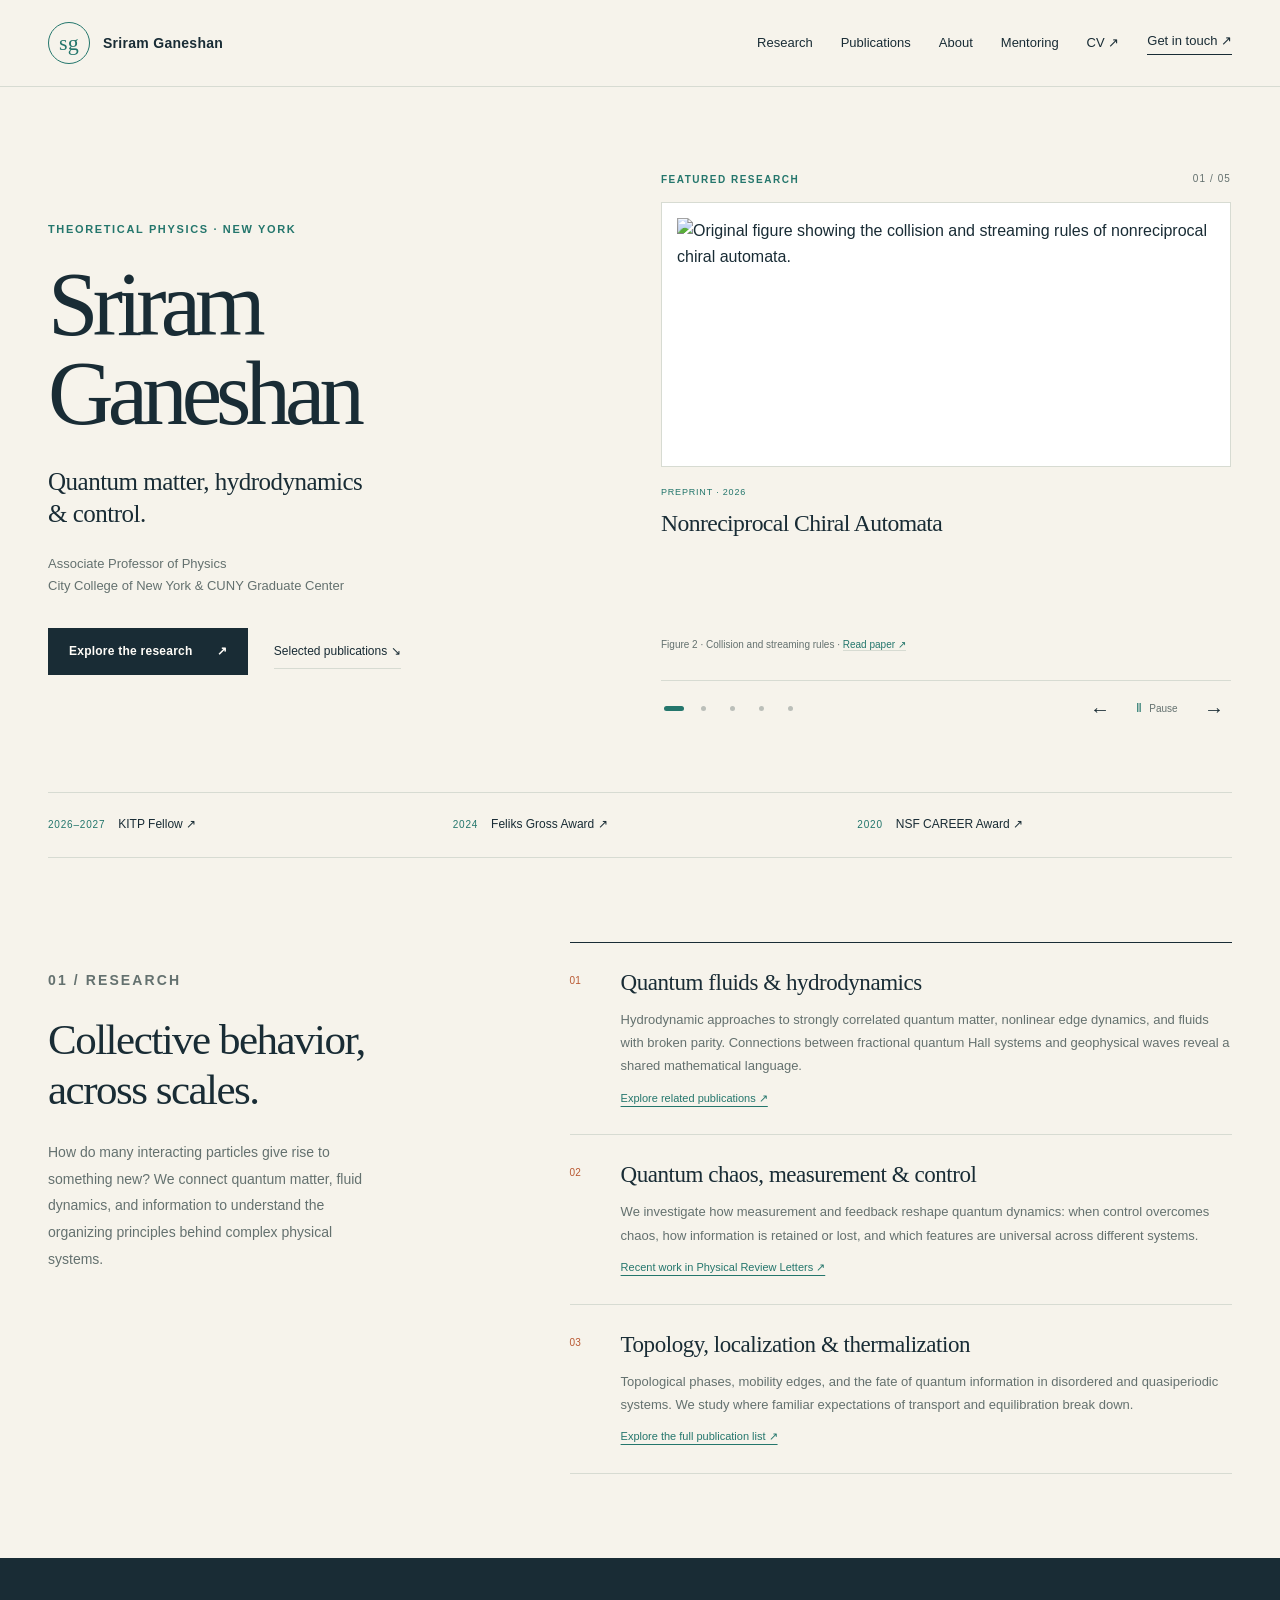
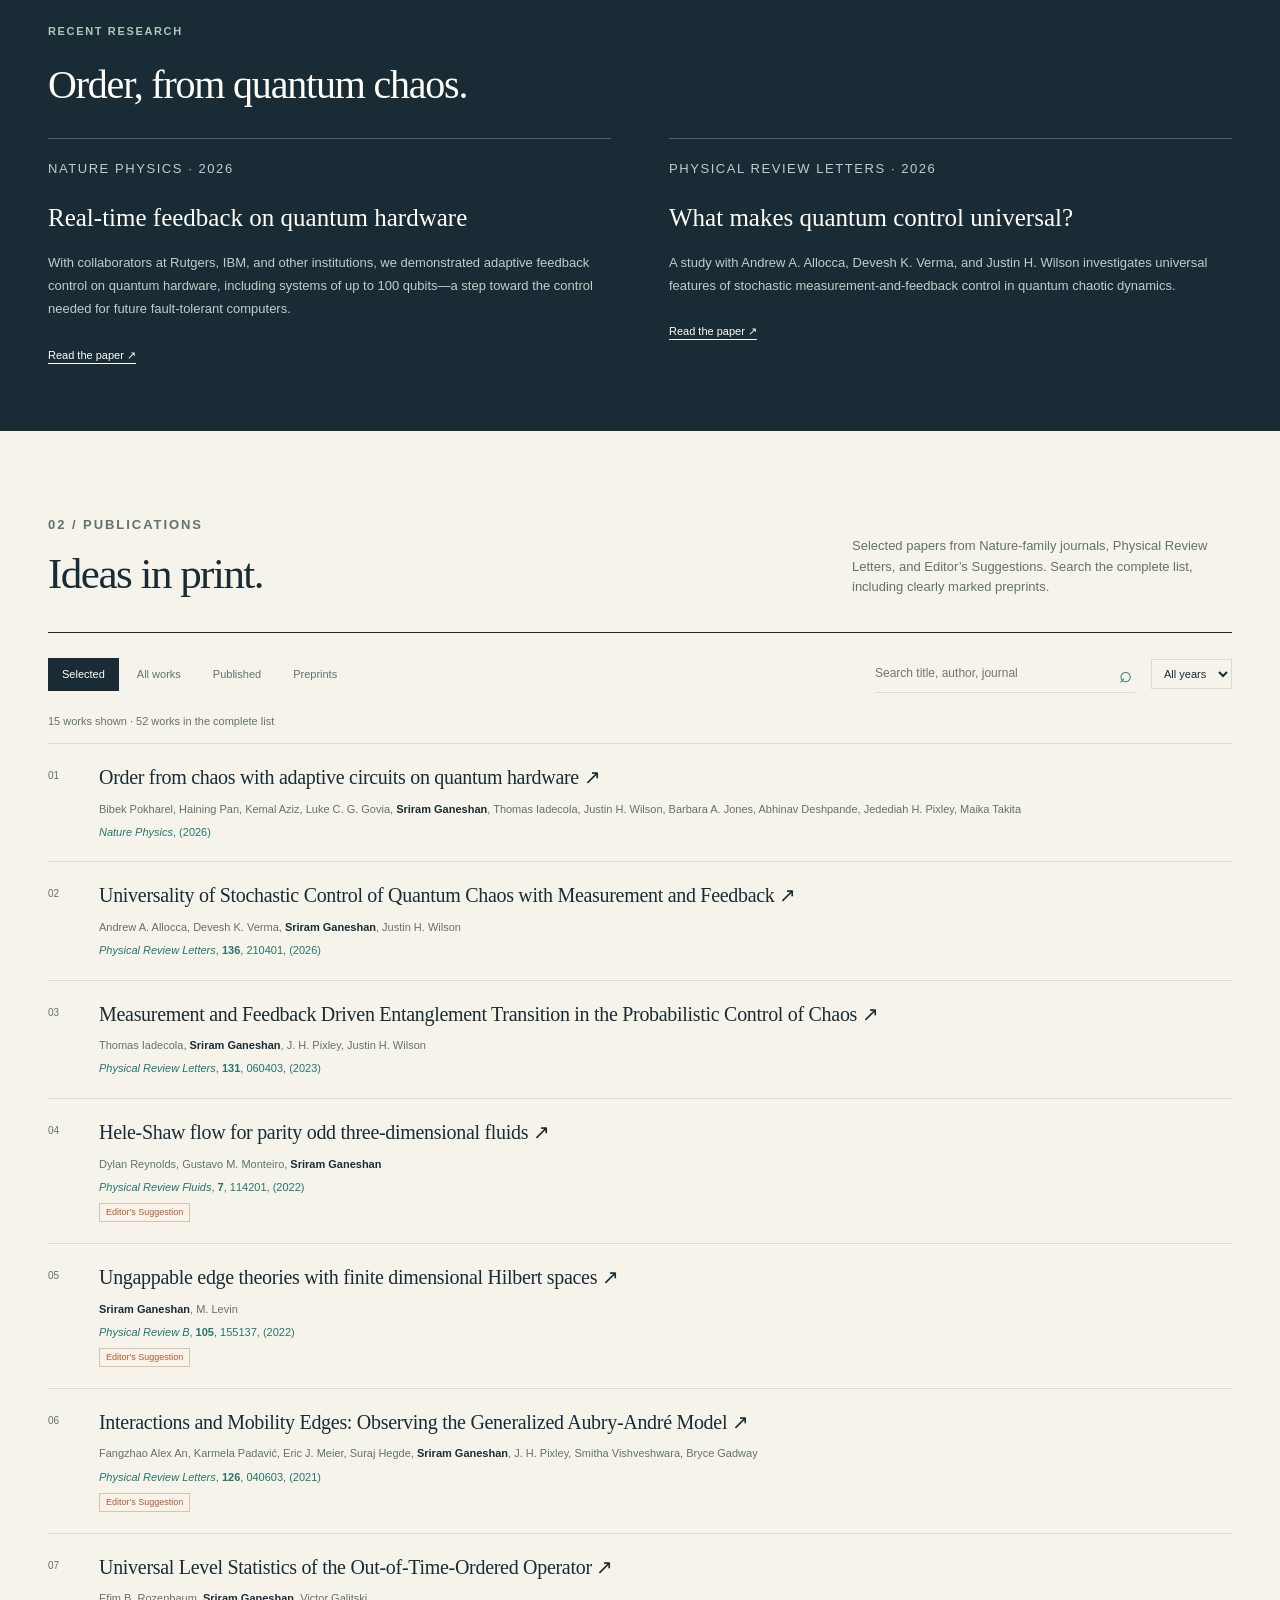
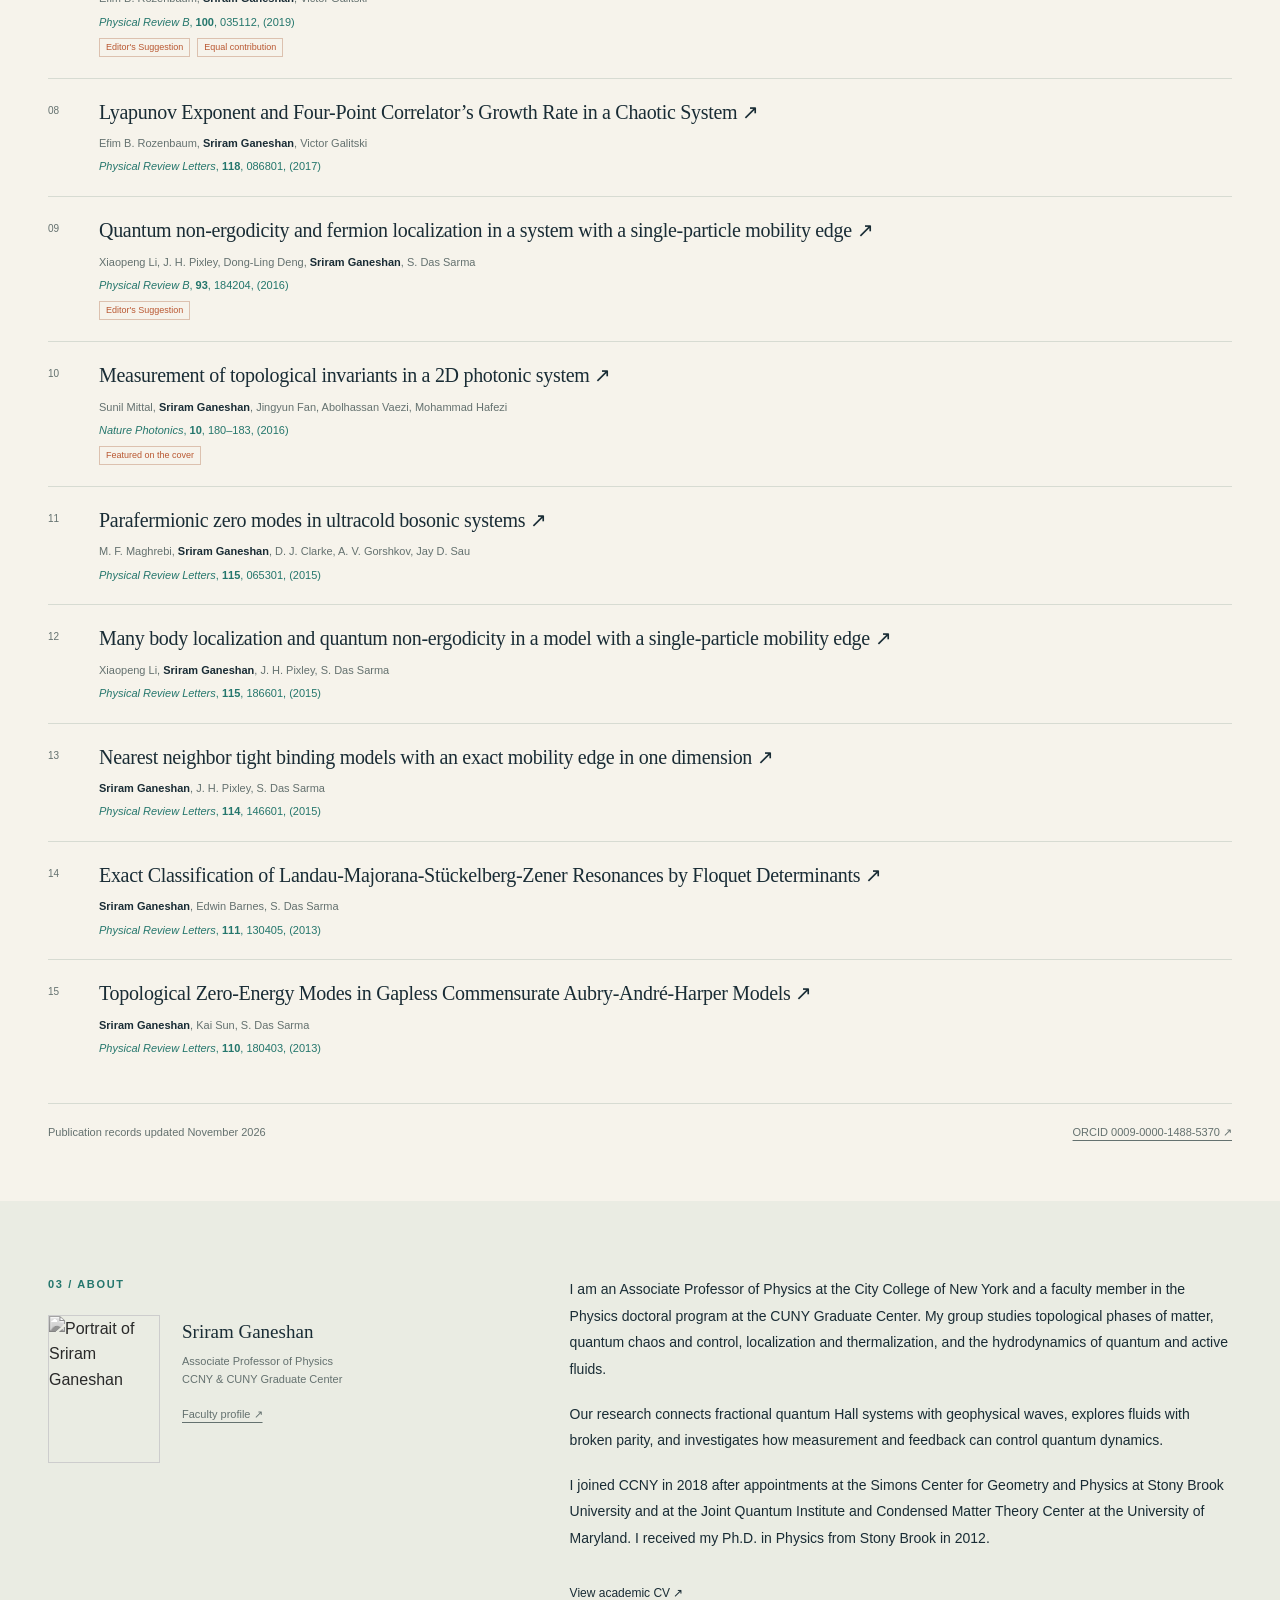
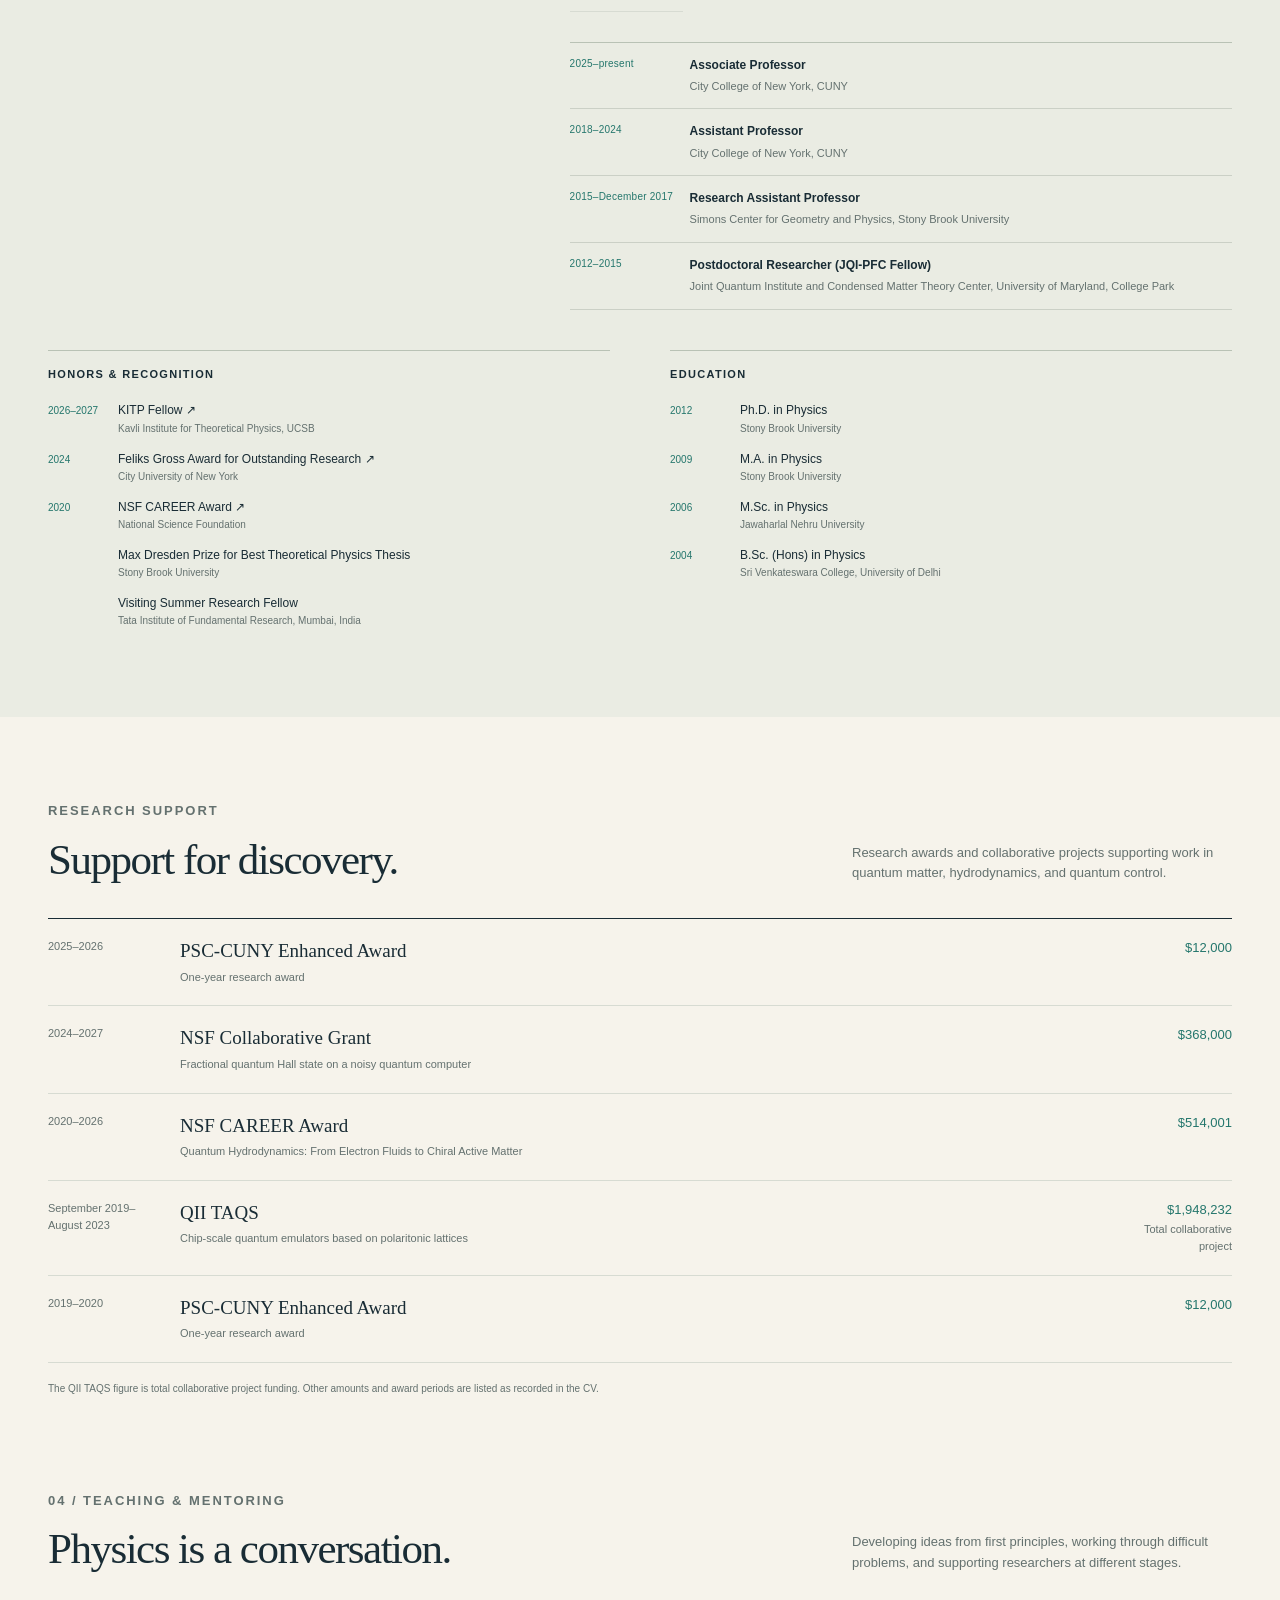
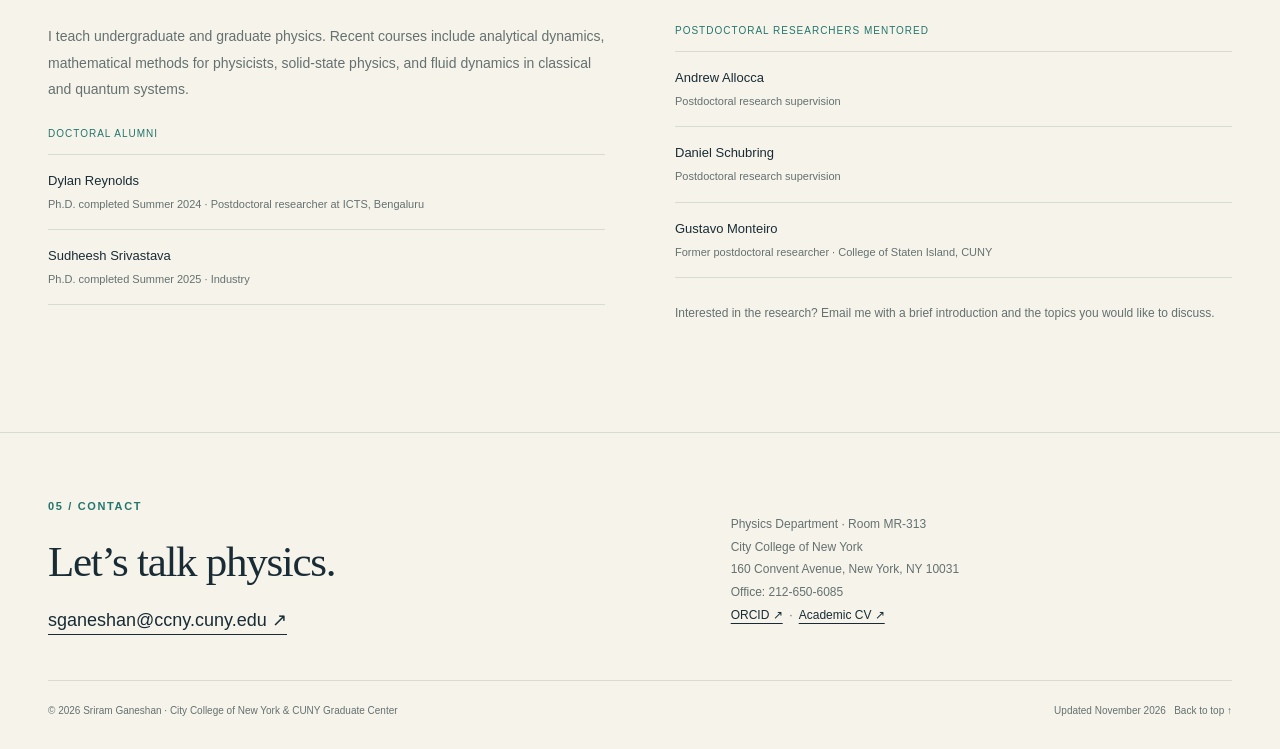
==== index.html @ 8ecd6a7c "Publish academic website with research slideshow and CV" ====
<!doctype html>
<html lang="en"><head><meta charset="utf-8"><meta name="viewport" content="width=device-width, initial-scale=1"><title>Sriram Ganeshan — Quantum Matter, Hydrodynamics &amp; Control</title>
<meta name="description" content="Sriram Ganeshan, Associate Professor of Physics at CCNY and the CUNY Graduate Center. Research in quantum matter, hydrodynamics, topology, quantum chaos and control.">
<meta name="theme-color" content="#192c35"><link rel="icon" href="favicon.svg" type="image/svg+xml"><link rel="stylesheet" href="styles.css"><script defer src="app.js"></script>
<script type="application/ld+json">{"@context": "https://schema.org", "@type": "Person", "name": "Sriram Ganeshan", "jobTitle": "Associate Professor of Physics", "email": "sganeshan@ccny.cuny.edu", "affiliation": [{"@type": "CollegeOrUniversity", "name": "City College of New York"}, {"@type": "CollegeOrUniversity", "name": "CUNY Graduate Center"}], "sameAs": ["https://orcid.org/0009-0000-1488-5370", "https://www.ccny.cuny.edu/profiles/sriram-ganeshan"]}</script><meta property="og:type" content="website"><meta property="og:title" content="Sriram Ganeshan — Quantum Matter, Hydrodynamics &amp; Control"><meta property="og:description" content="Research, publications, teaching, and academic profile at CCNY and the CUNY Graduate Center."><link rel="canonical" href="https://gsriram3284.github.io/"><meta property="og:url" content="https://gsriram3284.github.io/"></head><body>
<a class="skip-link" href="#main">Skip to content</a>
<header class="site-header"><div class="wrap header-row"><a class="brand" href="#home" aria-label="Sriram Ganeshan home"><span class="brand-mark" aria-hidden="true">sg</span>Sriram Ganeshan</a><button class="menu-toggle" aria-expanded="false" aria-controls="main-nav">Menu +</button><nav class="nav" id="main-nav" aria-label="Main navigation"><a href="#research">Research</a><a href="#publications">Publications</a><a href="#about">About</a><a href="#mentoring">Mentoring</a><a href="cv.html">CV ↗</a><a class="nav-contact" href="#contact">Get in touch ↗</a></nav></div></header>
<main id="main">
<section class="hero" id="home"><div class="wrap hero-layout"><div><p class="eyebrow">Theoretical physics · New York</p><h1>Sriram <span>Ganeshan</span></h1><p class="hero-subtitle">Quantum matter, hydrodynamics<br>&amp; control.</p><p class="hero-affiliation">Associate Professor of Physics<br>City College of New York &amp; CUNY Graduate Center</p><div class="actions"><a class="button" href="#research">Explore the research <span aria-hidden="true">↗</span></a><a class="text-link" href="#publications">Selected publications ↘</a></div></div><section class="paper-carousel" aria-label="Featured research papers" aria-roledescription="carousel" data-paper-carousel>
<div class="paper-carousel-heading"><p class="eyebrow">Featured research</p><span class="paper-slide-count" aria-hidden="true" data-paper-count>01 / 05</span></div>
<div class="paper-slides"><article class="paper-slide" id="featured-paper-1" role="group" aria-roledescription="slide" aria-label="1 of 5">
  <a class="paper-figure-link" href="https://arxiv.org/abs/2609.35984" target="_blank" rel="noopener" aria-label="Read Nonreciprocal Chiral Automata"><img class="paper-figure" src="https://static.wixstatic.com/shapes/a7d93c_fc1edf3e52534faa821144b3a8bd6182.svg" width="1200" height="800" loading="eager" decoding="async" alt="Original figure showing the collision and streaming rules of nonreciprocal chiral automata."></a>
  <div class="paper-slide-copy"><p class="paper-slide-meta">Preprint · 2026</p><h2 class="paper-slide-title"><a href="https://arxiv.org/abs/2609.35984" target="_blank" rel="noopener">Nonreciprocal Chiral Automata</a></h2><p class="paper-figure-credit">Figure 2 · Collision and streaming rules <span aria-hidden="true">·</span> <a href="https://arxiv.org/abs/2609.35984" target="_blank" rel="noopener">Read paper ↗</a></p></div>
</article>
<article class="paper-slide" id="featured-paper-2" role="group" aria-roledescription="slide" aria-label="2 of 5" hidden>
  <a class="paper-figure-link" href="https://arxiv.org/abs/2607.26146" target="_blank" rel="noopener" aria-label="Read Lindbladian quantization of mechanical systems with nonholonomic constraints"><img class="paper-figure" src="https://static.wixstatic.com/media/a7d93c_3f9f8ede55924e5e85ceaacd0ed506aa~mv2.png" width="1200" height="800" loading="eager" decoding="async" alt="Colored probability distributions track a quantum skater along its curved classical trajectory."></a>
  <div class="paper-slide-copy"><p class="paper-slide-meta">Preprint · 2026</p><h2 class="paper-slide-title"><a href="https://arxiv.org/abs/2607.26146" target="_blank" rel="noopener">Lindbladian quantization of mechanical systems with nonholonomic constraints</a></h2><p class="paper-figure-credit">Figure 1, right panel · Quantum skater dynamics <span aria-hidden="true">·</span> <a href="https://arxiv.org/abs/2607.26146" target="_blank" rel="noopener">Read paper ↗</a></p></div>
</article>
<article class="paper-slide" id="featured-paper-3" role="group" aria-roledescription="slide" aria-label="3 of 5" hidden>
  <a class="paper-figure-link" href="https://arxiv.org/abs/2405.10309" target="_blank" rel="noopener" aria-label="Read Hydrodynamic Edge Modes and Fragile Surface States of Symmetry Protected Integer Quantum Hall Effect of Bosons"><img class="paper-figure" src="https://static.wixstatic.com/shapes/a7d93c_b2a5787ac0c54d57952b80093d737751.svg" width="1200" height="800" loading="eager" decoding="async" alt="Edge-mode dispersion curves for different boundary conditions in a bosonic integer quantum Hall fluid."></a>
  <div class="paper-slide-copy"><p class="paper-slide-meta">Preprint · 2024</p><h2 class="paper-slide-title"><a href="https://arxiv.org/abs/2405.10309" target="_blank" rel="noopener">Hydrodynamic Edge Modes and Fragile Surface States of Symmetry Protected Integer Quantum Hall Effect of Bosons</a></h2><p class="paper-figure-credit">Figure 3 · Fragile surface states <span aria-hidden="true">·</span> <a href="https://arxiv.org/abs/2405.10309" target="_blank" rel="noopener">Read paper ↗</a></p></div>
</article>
<article class="paper-slide" id="featured-paper-4" role="group" aria-roledescription="slide" aria-label="4 of 5" hidden>
  <a class="paper-figure-link" href="https://arxiv.org/abs/2207.12415" target="_blank" rel="noopener" aria-label="Read Dynamical entanglement transition in the probabilistic control of chaos"><img class="paper-figure" src="https://static.wixstatic.com/media/a7d93c_c7c1ba19d4f94981a254918e729979a3~mv2.png" width="1200" height="800" loading="eager" decoding="async" alt="Quantum circuit, phase diagram, and domain-wall snapshots illustrating probabilistic control of chaos."></a>
  <div class="paper-slide-copy"><p class="paper-slide-meta">Physical Review Letters · 2023</p><h2 class="paper-slide-title"><a href="https://arxiv.org/abs/2207.12415" target="_blank" rel="noopener">Dynamical entanglement transition in the probabilistic control of chaos</a></h2><p class="paper-figure-credit">Figure 1 · Entanglement and probabilistic control <span aria-hidden="true">·</span> <a href="https://arxiv.org/abs/2207.12415" target="_blank" rel="noopener">Read paper ↗</a></p></div>
</article>
<article class="paper-slide" id="featured-paper-5" role="group" aria-roledescription="slide" aria-label="5 of 5" hidden>
  <a class="paper-figure-link" href="https://doi.org/10.1103/PhysRevB.105.155137" target="_blank" rel="noopener" aria-label="Read Ungappable edge theories with finite dimensional Hilbert spaces"><img class="paper-figure" src="https://static.wixstatic.com/shapes/a7d93c_c2522f4bb1414a40b7748af659f55bda.svg" width="1200" height="800" loading="eager" decoding="async" alt="Original schematic of an impurity-ring model for an ungappable edge theory."></a>
  <div class="paper-slide-copy"><p class="paper-slide-meta">Physical Review B · 2022 · Editor’s Suggestion</p><h2 class="paper-slide-title"><a href="https://doi.org/10.1103/PhysRevB.105.155137" target="_blank" rel="noopener">Ungappable edge theories with finite dimensional Hilbert spaces</a></h2><p class="paper-figure-credit">Figure 2 · Impurity-ring model <span aria-hidden="true">·</span> <a href="https://doi.org/10.1103/PhysRevB.105.155137" target="_blank" rel="noopener">Read paper ↗</a></p></div>
</article></div>
<div class="paper-carousel-controls"><div class="paper-dots" role="group" aria-label="Choose a featured paper"><button class="paper-dot" type="button" data-paper-slide="0" aria-label="Show paper 1: Nonreciprocal Chiral Automata" aria-controls="featured-paper-1" aria-current="true"><span aria-hidden="true"></span></button><button class="paper-dot" type="button" data-paper-slide="1" aria-label="Show paper 2: Lindbladian quantization of mechanical systems with nonholonomic constraints" aria-controls="featured-paper-2"><span aria-hidden="true"></span></button><button class="paper-dot" type="button" data-paper-slide="2" aria-label="Show paper 3: Hydrodynamic Edge Modes and Fragile Surface States of Symmetry Protected Integer Quantum Hall Effect of Bosons" aria-controls="featured-paper-3"><span aria-hidden="true"></span></button><button class="paper-dot" type="button" data-paper-slide="3" aria-label="Show paper 4: Dynamical entanglement transition in the probabilistic control of chaos" aria-controls="featured-paper-4"><span aria-hidden="true"></span></button><button class="paper-dot" type="button" data-paper-slide="4" aria-label="Show paper 5: Ungappable edge theories with finite dimensional Hilbert spaces" aria-controls="featured-paper-5"><span aria-hidden="true"></span></button></div><div class="paper-transport"><button class="paper-arrow" type="button" data-paper-prev aria-label="Previous paper"><span aria-hidden="true">←</span></button><button class="paper-autoplay" type="button" data-paper-play aria-label="Pause automatic slideshow"><span data-paper-play-symbol aria-hidden="true">Ⅱ</span><span data-paper-play-label>Pause</span></button><button class="paper-arrow" type="button" data-paper-next aria-label="Next paper"><span aria-hidden="true">→</span></button></div></div>
<p class="sr-only" role="status" aria-live="polite" aria-atomic="true" data-paper-status></p>
</section></div></section>
<div class="wrap"><div class="recognition" aria-label="Selected recognition"><a href="https://www.kitp.ucsb.edu/about-us/people/kitp-fellows-directory" target="_blank" rel="noopener"><strong>2026–2027</strong><span>KITP Fellow ↗</span></a><a href="https://www.gc.cuny.edu/events/feliks-gross-henry-wasser-awardee-lectures-1" target="_blank" rel="noopener"><strong>2024</strong><span>Feliks Gross Award ↗</span></a><a href="https://www.ccny.cuny.edu/news/ccnys-sriram-ganeshan-wins-nsf-career-award-quantum-hydrodynamics-research" target="_blank" rel="noopener"><strong>2020</strong><span>NSF CAREER Award ↗</span></a></div></div>

<section class="section" id="research"><div class="wrap research-grid"><div class="research-intro"><p class="eyebrow">01 / Research</p><h2 class="display">Collective behavior,<br>across scales.</h2><p>How do many interacting particles give rise to something new? We connect quantum matter, fluid dynamics, and information to understand the organizing principles behind complex physical systems.</p></div><div class="research-list"><article class="research-item"><span class="research-number">01</span><div><h3>Quantum fluids &amp; hydrodynamics</h3><p>Hydrodynamic approaches to strongly correlated quantum matter, nonlinear edge dynamics, and fluids with broken parity. Connections between fractional quantum Hall systems and geophysical waves reveal a shared mathematical language.</p><a href="#publications" data-publication-filter="all">Explore related publications ↗</a></div></article><article class="research-item"><span class="research-number">02</span><div><h3>Quantum chaos, measurement &amp; control</h3><p>We investigate how measurement and feedback reshape quantum dynamics: when control overcomes chaos, how information is retained or lost, and which features are universal across different systems.</p><a href="https://doi.org/10.1103/xgfv-p42g" target="_blank" rel="noopener">Recent work in Physical Review Letters ↗</a></div></article><article class="research-item"><span class="research-number">03</span><div><h3>Topology, localization &amp; thermalization</h3><p>Topological phases, mobility edges, and the fate of quantum information in disordered and quasiperiodic systems. We study where familiar expectations of transport and equilibration break down.</p><a href="#publications" data-publication-filter="all">Explore the full publication list ↗</a></div></article></div></div></section>

<section class="recent-section"><div class="wrap"><p class="eyebrow">Recent research</p><h2>Order, from quantum chaos.</h2><div class="recent-grid"><article class="recent-paper"><p class="recent-venue">Nature Physics · 2026</p><h3>Real-time feedback on quantum hardware</h3><p>With collaborators at Rutgers, IBM, and other institutions, we demonstrated adaptive feedback control on quantum hardware, including systems of up to 100 qubits—a step toward the control needed for future fault-tolerant computers.</p><a href="https://doi.org/10.1038/s41567-026-03470-6" target="_blank" rel="noopener">Read the paper ↗</a></article><article class="recent-paper"><p class="recent-venue">Physical Review Letters · 2026</p><h3>What makes quantum control universal?</h3><p>A study with Andrew A. Allocca, Devesh K. Verma, and Justin H. Wilson investigates universal features of stochastic measurement-and-feedback control in quantum chaotic dynamics.</p><a href="https://doi.org/10.1103/xgfv-p42g" target="_blank" rel="noopener">Read the paper ↗</a></article></div></div></section>

<section class="section publications" id="publications"><div class="wrap"><div class="section-heading"><div><p class="eyebrow">02 / Publications</p><h2>Ideas in print.</h2></div><p>Selected papers from Nature-family journals, Physical Review Letters, and Editor’s Suggestions. Search the complete list, including clearly marked preprints.</p></div><div class="pub-toolbar"><div class="filter-tabs" aria-label="Publication category"><button class="filter-tab active" data-filter="selected" aria-pressed="true">Selected</button><button class="filter-tab" data-filter="all" aria-pressed="false">All works</button><button class="filter-tab" data-filter="published" aria-pressed="false">Published</button><button class="filter-tab" data-filter="preprint" aria-pressed="false">Preprints</button></div><div class="pub-search"><label class="sr-only" for="publication-search">Search publications by title, author, or journal</label><input id="publication-search" type="search" placeholder="Search title, author, journal" autocomplete="off"></div><label class="sr-only" for="publication-year">Publication year</label><select class="pub-year" id="publication-year"><option value="all">All years</option><option value="2026">2026</option><option value="2025">2025</option><option value="2024">2024</option><option value="2023">2023</option><option value="2022">2022</option><option value="2021">2021</option><option value="2020">2020</option><option value="2019">2019</option><option value="2018">2018</option><option value="2017">2017</option><option value="2016">2016</option><option value="2015">2015</option><option value="2014">2014</option><option value="2013">2013</option><option value="2012">2012</option><option value="2011">2011</option></select></div><p class="pub-count" id="publication-count" role="status" aria-live="polite">15 selected works · 52 works in the complete list</p><ol class="publication-list"><li class="publication" id="pub-01" data-year="2026" data-type="published" data-selected="true">
      <span class="pub-number" aria-hidden="true">01</span><div><a class="pub-title" href="https://doi.org/10.1038/s41567-026-03470-6" target="_blank" rel="noopener">Order from chaos with adaptive circuits on quantum hardware ↗</a>
      <p class="pub-authors">Bibek Pokharel, Haining Pan, Kemal Aziz, Luke C. G. Govia, <strong>Sriram Ganeshan</strong>, Thomas Iadecola, Justin H. Wilson, Barbara A. Jones, Abhinav Deshpande, Jedediah H. Pixley, Maika Takita</p><p class="pub-citation"><i>Nature Physics</i>, (2026)</p></div></li>
<li class="publication" id="pub-02" data-year="2026" data-type="preprint" data-selected="false" hidden>
      <span class="pub-number" aria-hidden="true">02</span><div><a class="pub-title" href="https://arxiv.org/abs/2609.35984" target="_blank" rel="noopener">Nonreciprocal Chiral Automata ↗</a>
      <p class="pub-authors">Andrew A. Allocca, Armin Rahmani, Pouyan Ghaemi, <strong>Sriram Ganeshan</strong></p><p class="pub-citation">Preprint · arXiv:2609.35984 · 2026</p></div></li>
<li class="publication" id="pub-03" data-year="2026" data-type="published" data-selected="false" hidden>
      <span class="pub-number" aria-hidden="true">03</span><div><a class="pub-title" href="https://doi.org/10.1103/2g6v-fqbr" target="_blank" rel="noopener">Hall viscosity of the Laughlin state on noisy quantum computers ↗</a>
      <p class="pub-authors">Ammar Kirmani, Andrew A. Allocca, Jian-Xin Zhu, Armin Rahmani, <strong>Sriram Ganeshan</strong>, Pouyan Ghaemi</p><p class="pub-citation"><i>Physical Review B</i>, <b>114</b>, 185121, (2026)</p></div></li>
<li class="publication" id="pub-04" data-year="2026" data-type="published" data-selected="false" hidden>
      <span class="pub-number" aria-hidden="true">04</span><div><a class="pub-title" href="https://doi.org/10.1103/5s1b-3ssb" target="_blank" rel="noopener">Korteweg–de Vries dynamics at the edge of a composite boson liquid ↗</a>
      <p class="pub-authors">Gustavo M. Monteiro, <strong>Sriram Ganeshan</strong></p><p class="pub-citation"><i>Physical Review B</i>, <b>114</b>, 084505, (2026)</p></div></li>
<li class="publication" id="pub-05" data-year="2026" data-type="preprint" data-selected="false" hidden>
      <span class="pub-number" aria-hidden="true">05</span><div><a class="pub-title" href="https://arxiv.org/abs/2607.26146" target="_blank" rel="noopener">Lindbladian quantization of mechanical systems with nonholonomic constraints ↗</a>
      <p class="pub-authors">Daniel Schubring, <strong>Sriram Ganeshan</strong></p><p class="pub-citation">Preprint · arXiv:2607.26146 · 2026</p></div></li>
<li class="publication" id="pub-06" data-year="2026" data-type="preprint" data-selected="false" hidden>
      <span class="pub-number" aria-hidden="true">06</span><div><a class="pub-title" href="https://arxiv.org/abs/2606.19431" target="_blank" rel="noopener">Odd fluids from chiral cellular automata ↗</a>
      <p class="pub-authors">Andrew A. Allocca, Shiva Heidari, Thomas Iadecola, Armin Rahmani, Pouyan Ghaemi, <strong>Sriram Ganeshan</strong></p><p class="pub-citation">Preprint · arXiv:2606.19431 · 2026</p></div></li>
<li class="publication" id="pub-07" data-year="2026" data-type="published" data-selected="true">
      <span class="pub-number" aria-hidden="true">07</span><div><a class="pub-title" href="https://doi.org/10.1103/xgfv-p42g" target="_blank" rel="noopener">Universality of Stochastic Control of Quantum Chaos with Measurement and Feedback ↗</a>
      <p class="pub-authors">Andrew A. Allocca, Devesh K. Verma, <strong>Sriram Ganeshan</strong>, Justin H. Wilson</p><p class="pub-citation"><i>Physical Review Letters</i>, <b>136</b>, 210401, (2026)</p></div></li>
<li class="publication" id="pub-08" data-year="2026" data-type="preprint" data-selected="false" hidden>
      <span class="pub-number" aria-hidden="true">08</span><div><a class="pub-title" href="https://arxiv.org/abs/2604.19874" target="_blank" rel="noopener">Measurement and feedback-driven adaptive dynamics in the classical and quantum kicked top ↗</a>
      <p class="pub-authors">Mahaveer Prasad, Ahana Chakraborty, Thomas Iadecola, Manas Kulkarni, J. H. Pixley, <strong>Sriram Ganeshan</strong>, Justin H. Wilson</p><p class="pub-citation">Preprint · arXiv:2604.19874 · 2026</p></div></li>
<li class="publication" id="pub-09" data-year="2026" data-type="preprint" data-selected="false" hidden>
      <span class="pub-number" aria-hidden="true">09</span><div><a class="pub-title" href="https://arxiv.org/abs/2601.10695" target="_blank" rel="noopener">Quantum geometry of the rotating shallow water model ↗</a>
      <p class="pub-authors"><strong>Sriram Ganeshan</strong>, Alan T. Dorsey</p><p class="pub-citation">Preprint · arXiv:2601.10695 · 2026</p></div></li>
<li class="publication" id="pub-10" data-year="2025" data-type="published" data-selected="false" hidden>
      <span class="pub-number" aria-hidden="true">10</span><div><a class="pub-title" href="https://doi.org/10.1103/PhysRevB.111.L041108" target="_blank" rel="noopener">Kardar-Parisi-Zhang Universality at the Edge of Laughlin States ↗</a>
      <p class="pub-authors">Gustavo M. Monteiro, Dylan Reynolds, P. Glorioso, <strong>Sriram Ganeshan</strong></p><p class="pub-citation"><i>Physical Review B</i>, <b>111</b>, L041108, (2025)</p></div></li>
<li class="publication" id="pub-11" data-year="2024" data-type="published" data-selected="false" hidden>
      <span class="pub-number" aria-hidden="true">11</span><div><a class="pub-title" href="https://doi.org/10.1103/PhysRevB.110.054308" target="_blank" rel="noopener">Local and nonlocal stochastic control of quantum chaos: Measurement- and control-induced criticality ↗</a>
      <p class="pub-authors">Haining Pan, <strong>Sriram Ganeshan</strong>, Thomas Iadecola, Justin H. Wilson, J. H. Pixley</p><p class="pub-citation"><i>Physical Review B</i>, <b>110</b>, 054308, (2024)</p></div></li>
<li class="publication" id="pub-12" data-year="2024" data-type="preprint" data-selected="false" hidden>
      <span class="pub-number" aria-hidden="true">12</span><div><a class="pub-title" href="https://arxiv.org/abs/2406.04570" target="_blank" rel="noopener">Modulation instability in dispersive parity-broken systems ↗</a>
      <p class="pub-authors">Sudheesh Srivastava, Gustavo M. Monteiro, <strong>Sriram Ganeshan</strong></p><p class="pub-citation">Preprint · arXiv:2406.04570 · 2024</p></div></li>
<li class="publication" id="pub-13" data-year="2024" data-type="preprint" data-selected="false" hidden>
      <span class="pub-number" aria-hidden="true">13</span><div><a class="pub-title" href="https://arxiv.org/abs/2405.10309" target="_blank" rel="noopener">Hydrodynamic Edge Modes and Fragile Surface States of Symmetry Protected Integer Quantum Hall Effect of Bosons ↗</a>
      <p class="pub-authors">Dylan Reynolds, Gustavo M. Monteiro, <strong>Sriram Ganeshan</strong></p><p class="pub-citation">Preprint · arXiv:2405.10309 · 2024</p></div></li>
<li class="publication" id="pub-14" data-year="2024" data-type="published" data-selected="false" hidden>
      <span class="pub-number" aria-hidden="true">14</span><div><a class="pub-title" href="https://doi.org/10.1103/PhysRevB.109.174525" target="_blank" rel="noopener">Topological fluids with boundaries and FQH edge dynamics: A fluid dynamics derivation of the chiral boson action ↗</a>
      <p class="pub-authors">Gustavo M. Monteiro, V. P. Nair, <strong>Sriram Ganeshan</strong></p><p class="pub-citation"><i>Physical Review B</i>, <b>109</b>, 174525, (2024)</p></div></li>
<li class="publication" id="pub-15" data-year="2023" data-type="published" data-selected="false" hidden>
      <span class="pub-number" aria-hidden="true">15</span><div><a class="pub-title" href="https://doi.org/10.1103/PhysRevB.108.094201" target="_blank" rel="noopener">Seeking a many-body mobility edge with matrix product states in a quasiperiodic model ↗</a>
      <p class="pub-authors">N. Pomata, <strong>Sriram Ganeshan</strong>, Tzu-Chieh Wei</p><p class="pub-citation"><i>Physical Review B</i>, <b>108</b>, 094201, (2023)</p></div></li>
<li class="publication" id="pub-16" data-year="2023" data-type="published" data-selected="true">
      <span class="pub-number" aria-hidden="true">16</span><div><a class="pub-title" href="https://doi.org/10.1103/PhysRevLett.131.060403" target="_blank" rel="noopener">Measurement and Feedback Driven Entanglement Transition in the Probabilistic Control of Chaos ↗</a>
      <p class="pub-authors">Thomas Iadecola, <strong>Sriram Ganeshan</strong>, J. H. Pixley, Justin H. Wilson</p><p class="pub-citation"><i>Physical Review Letters</i>, <b>131</b>, 060403, (2023)</p></div></li>
<li class="publication" id="pub-17" data-year="2023" data-type="published" data-selected="false" hidden>
      <span class="pub-number" aria-hidden="true">17</span><div><a class="pub-title" href="https://doi.org/10.21468/SciPostPhys.14.5.103" target="_blank" rel="noopener">Hamiltonian structure of 2D fluid dynamics with broken parity ↗</a>
      <p class="pub-authors">Gustavo M. Monteiro, Alexander G. Abanov, <strong>Sriram Ganeshan</strong></p><p class="pub-citation"><i>SciPost Physics</i>, <b>14</b>, 103, (2023)</p></div></li>
<li class="publication" id="pub-18" data-year="2023" data-type="preprint" data-selected="false" hidden>
      <span class="pub-number" aria-hidden="true">18</span><div><a class="pub-title" href="https://arxiv.org/abs/2303.05669" target="_blank" rel="noopener">Coastal Kelvin Mode and the Fractional Quantum Hall Edge ↗</a>
      <p class="pub-authors">Gustavo M. Monteiro, <strong>Sriram Ganeshan</strong></p><p class="pub-citation">Preprint · arXiv:2303.05669 · 2023</p></div></li>
<li class="publication" id="pub-19" data-year="2023" data-type="preprint" data-selected="false" hidden>
      <span class="pub-number" aria-hidden="true">19</span><div><a class="pub-title" href="https://arxiv.org/abs/2301.07096" target="_blank" rel="noopener">Three-Dimensional Odd Viscosity in Ferrofluids with Vorticity-Magnetization Coupling ↗</a>
      <p class="pub-authors">Dylan Reynolds, Gustavo M. Monteiro, <strong>Sriram Ganeshan</strong></p><p class="pub-citation">Preprint · arXiv:2301.07096 · 2023</p></div></li>
<li class="publication" id="pub-20" data-year="2022" data-type="published" data-selected="true">
      <span class="pub-number" aria-hidden="true">20</span><div><a class="pub-title" href="https://doi.org/10.1103/PhysRevFluids.7.114201" target="_blank" rel="noopener">Hele-Shaw flow for parity odd three-dimensional fluids ↗</a>
      <p class="pub-authors">Dylan Reynolds, Gustavo M. Monteiro, <strong>Sriram Ganeshan</strong></p><p class="pub-citation"><i>Physical Review Fluids</i>, <b>7</b>, 114201, (2022)</p><span class="pub-badge">Editor&#x27;s Suggestion</span></div></li>
<li class="publication" id="pub-21" data-year="2022" data-type="published" data-selected="true">
      <span class="pub-number" aria-hidden="true">21</span><div><a class="pub-title" href="https://doi.org/10.1103/PhysRevB.105.155137" target="_blank" rel="noopener">Ungappable edge theories with finite dimensional Hilbert spaces ↗</a>
      <p class="pub-authors"><strong>Sriram Ganeshan</strong>, M. Levin</p><p class="pub-citation"><i>Physical Review B</i>, <b>105</b>, 155137, (2022)</p><span class="pub-badge">Editor&#x27;s Suggestion</span></div></li>
<li class="publication" id="pub-22" data-year="2021" data-type="published" data-selected="false" hidden>
      <span class="pub-number" aria-hidden="true">22</span><div><a class="pub-title" href="https://doi.org/10.1103/PhysRevFluids.6.L092401" target="_blank" rel="noopener">Non-linear shallow water dynamics with odd viscosity ↗</a>
      <p class="pub-authors">Gustavo M. Monteiro, <strong>Sriram Ganeshan</strong></p><p class="pub-citation"><i>Physical Review Fluids</i>, <b>6</b>, L092401, (2021)</p></div></li>
<li class="publication" id="pub-23" data-year="2021" data-type="published" data-selected="true">
      <span class="pub-number" aria-hidden="true">23</span><div><a class="pub-title" href="https://doi.org/10.1103/PhysRevLett.126.040603" target="_blank" rel="noopener">Interactions and Mobility Edges: Observing the Generalized Aubry-André Model ↗</a>
      <p class="pub-authors">Fangzhao Alex An, Karmela Padavić, Eric J. Meier, Suraj Hegde, <strong>Sriram Ganeshan</strong>, J. H. Pixley, Smitha Vishveshwara, Bryce Gadway</p><p class="pub-citation"><i>Physical Review Letters</i>, <b>126</b>, 040603, (2021)</p><span class="pub-badge">Editor&#x27;s Suggestion</span></div></li>
<li class="publication" id="pub-24" data-year="2020" data-type="published" data-selected="false" hidden>
      <span class="pub-number" aria-hidden="true">24</span><div><a class="pub-title" href="https://doi.org/10.1103/PhysRevB.102.134212" target="_blank" rel="noopener">Floquet dynamics of a disordered band with a single delocalized state ↗</a>
      <p class="pub-authors"><strong>Sriram Ganeshan</strong>, Kartiek Agarwal, R. N. Bhatt</p><p class="pub-citation"><i>Physical Review B</i>, <b>102</b>, 134212, (2020)</p></div></li>
<li class="publication" id="pub-25" data-year="2020" data-type="published" data-selected="false" hidden>
      <span class="pub-number" aria-hidden="true">25</span><div><a class="pub-title" href="https://doi.org/10.21468/SciPostPhysCore.3.1.003" target="_blank" rel="noopener">Lyapunov exponents and entanglement entropy transition on the noncommutative hyperbolic plane ↗</a>
      <p class="pub-authors"><strong>Sriram Ganeshan</strong>, Alexios P. Polychronakos</p><p class="pub-citation"><i>SciPost Physics Core</i>, <b>3</b>, 003, (2020)</p></div></li>
<li class="publication" id="pub-26" data-year="2020" data-type="published" data-selected="false" hidden>
      <span class="pub-number" aria-hidden="true">26</span><div><a class="pub-title" href="https://doi.org/10.1103/PhysRevFluids.5.104802" target="_blank" rel="noopener">Hydrodynamics of two-dimensional compressible fluid with broken parity: variational principle and free surface dynamics in the absence of dissipation ↗</a>
      <p class="pub-authors">Alexander G. Abanov, Tankut Can, <strong>Sriram Ganeshan</strong>, Gustavo M. Monteiro</p><p class="pub-citation"><i>Physical Review Fluids</i>, <b>5</b>, 104802, (2020)</p><span class="pub-badge">Equal contribution</span></div></li>
<li class="publication" id="pub-27" data-year="2019" data-type="published" data-selected="true">
      <span class="pub-number" aria-hidden="true">27</span><div><a class="pub-title" href="https://doi.org/10.1103/PhysRevB.100.035112" target="_blank" rel="noopener">Universal Level Statistics of the Out-of-Time-Ordered Operator ↗</a>
      <p class="pub-authors">Efim B. Rozenbaum, <strong>Sriram Ganeshan</strong>, Victor Galitski</p><p class="pub-citation"><i>Physical Review B</i>, <b>100</b>, 035112, (2019)</p><span class="pub-badge">Editor&#x27;s Suggestion</span><span class="pub-badge">Equal contribution</span></div></li>
<li class="publication" id="pub-28" data-year="2018" data-type="published" data-selected="false" hidden>
      <span class="pub-number" aria-hidden="true">28</span><div><a class="pub-title" href="https://doi.org/10.1103/PhysRevB.98.155401" target="_blank" rel="noopener">Piecewise-terminated spherical topological insulator as a virtual breadboard for Majorana circuitry ↗</a>
      <p class="pub-authors">Adam C. Durst, <strong>Sriram Ganeshan</strong></p><p class="pub-citation"><i>Physical Review B</i>, <b>98</b>, 155401, (2018)</p></div></li>
<li class="publication" id="pub-29" data-year="2018" data-type="published" data-selected="false" hidden>
      <span class="pub-number" aria-hidden="true">29</span><div><a class="pub-title" href="https://doi.org/10.21468/SciPostPhys.5.1.010" target="_blank" rel="noopener">Odd surface waves in two-dimensional incompressible fluids ↗</a>
      <p class="pub-authors">Alexander G. Abanov, Tankut Can, <strong>Sriram Ganeshan</strong></p><p class="pub-citation"><i>SciPost Physics</i>, <b>5</b>, 010, (2018)</p></div></li>
<li class="publication" id="pub-30" data-year="2017" data-type="published" data-selected="false" hidden>
      <span class="pub-number" aria-hidden="true">30</span><div><a class="pub-title" href="https://doi.org/10.1103/PhysRevB.96.165136" target="_blank" rel="noopener">Eigenstate phases with finite on-site non-Abelian symmetry ↗</a>
      <p class="pub-authors">Abhishodh Prakash, <strong>Sriram Ganeshan</strong>, Lukasz Fidkowski, Tzu-Chieh Wei</p><p class="pub-citation"><i>Physical Review B</i>, <b>96</b>, 165136, (2017)</p></div></li>
<li class="publication" id="pub-31" data-year="2017" data-type="published" data-selected="false" hidden>
      <span class="pub-number" aria-hidden="true">31</span><div><a class="pub-title" href="https://doi.org/10.1103/PhysRevB.96.014201" target="_blank" rel="noopener">Localization and transport in a strongly driven Anderson insulator ↗</a>
      <p class="pub-authors">Kartiek Agarwal, <strong>Sriram Ganeshan</strong>, R. N. Bhatt</p><p class="pub-citation"><i>Physical Review B</i>, <b>96</b>, 014201, (2017)</p></div></li>
<li class="publication" id="pub-32" data-year="2017" data-type="published" data-selected="false" hidden>
      <span class="pub-number" aria-hidden="true">32</span><div><a class="pub-title" href="https://doi.org/10.1103/PhysRevFluids.2.094101" target="_blank" rel="noopener">Odd viscosity in two-dimensional incompressible fluids ↗</a>
      <p class="pub-authors"><strong>Sriram Ganeshan</strong>, Alexander G. Abanov</p><p class="pub-citation"><i>Physical Review Fluids</i>, <b>2</b>, 094101, (2017)</p></div></li>
<li class="publication" id="pub-33" data-year="2017" data-type="published" data-selected="false" hidden>
      <span class="pub-number" aria-hidden="true">33</span><div><a class="pub-title" href="https://doi.org/10.1002/andp.201600399" target="_blank" rel="noopener">Many-body localization in incommensurate models with a mobility edge ↗</a>
      <p class="pub-authors">Dong-Ling Deng, <strong>Sriram Ganeshan</strong>, Xiaopeng Li, Ranjan Modak, Subroto Mukerjee, J. H. Pixley</p><p class="pub-citation"><i>Annalen der Physik</i>, <b>529</b>, 1600399, (2017)</p></div></li>
<li class="publication" id="pub-34" data-year="2017" data-type="published" data-selected="true">
      <span class="pub-number" aria-hidden="true">34</span><div><a class="pub-title" href="https://doi.org/10.1103/PhysRevLett.118.086801" target="_blank" rel="noopener">Lyapunov Exponent and Four-Point Correlator’s Growth Rate in a Chaotic System ↗</a>
      <p class="pub-authors">Efim B. Rozenbaum, <strong>Sriram Ganeshan</strong>, Victor Galitski</p><p class="pub-citation"><i>Physical Review Letters</i>, <b>118</b>, 086801, (2017)</p></div></li>
<li class="publication" id="pub-35" data-year="2017" data-type="published" data-selected="false" hidden>
      <span class="pub-number" aria-hidden="true">35</span><div><a class="pub-title" href="https://doi.org/10.1103/PhysRevB.95.045309" target="_blank" rel="noopener">Exactly soluble model of boundary degeneracy ↗</a>
      <p class="pub-authors"><strong>Sriram Ganeshan</strong>, Alexey V. Gorshkov, Victor Gurarie, Victor M. Galitski</p><p class="pub-citation"><i>Physical Review B</i>, <b>95</b>, 045309, (2017)</p></div></li>
<li class="publication" id="pub-36" data-year="2016" data-type="published" data-selected="true">
      <span class="pub-number" aria-hidden="true">36</span><div><a class="pub-title" href="https://doi.org/10.1103/PhysRevB.93.184204" target="_blank" rel="noopener">Quantum non-ergodicity and fermion localization in a system with a single-particle mobility edge ↗</a>
      <p class="pub-authors">Xiaopeng Li, J. H. Pixley, Dong-Ling Deng, <strong>Sriram Ganeshan</strong>, S. Das Sarma</p><p class="pub-citation"><i>Physical Review B</i>, <b>93</b>, 184204, (2016)</p><span class="pub-badge">Editor&#x27;s Suggestion</span></div></li>
<li class="publication" id="pub-37" data-year="2016" data-type="published" data-selected="false" hidden>
      <span class="pub-number" aria-hidden="true">37</span><div><a class="pub-title" href="https://doi.org/10.1103/PhysRevB.93.075118" target="_blank" rel="noopener">Formalism for the solution of quadratic Hamiltonians with large cosine terms ↗</a>
      <p class="pub-authors"><strong>Sriram Ganeshan</strong>, Michael Levin</p><p class="pub-citation"><i>Physical Review B</i>, <b>93</b>, 075118, (2016)</p></div></li>
<li class="publication" id="pub-38" data-year="2016" data-type="published" data-selected="false" hidden>
      <span class="pub-number" aria-hidden="true">38</span><div><a class="pub-title" href="https://doi.org/10.1103/PhysRevB.94.085120" target="_blank" rel="noopener">Dynamical many-body localization in an integrable model ↗</a>
      <p class="pub-authors">Aydin Cem Keser, <strong>Sriram Ganeshan</strong>, Gil Refael, Victor Galitski</p><p class="pub-citation"><i>Physical Review B</i>, <b>94</b>, 085120, (2016)</p></div></li>
<li class="publication" id="pub-40" data-year="2016" data-type="published" data-selected="true">
      <span class="pub-number" aria-hidden="true">40</span><div><a class="pub-title" href="https://doi.org/10.1038/nphoton.2016.10" target="_blank" rel="noopener">Measurement of topological invariants in a 2D photonic system ↗</a>
      <p class="pub-authors">Sunil Mittal, <strong>Sriram Ganeshan</strong>, Jingyun Fan, Abolhassan Vaezi, Mohammad Hafezi</p><p class="pub-citation"><i>Nature Photonics</i>, <b>10</b>, 180–183, (2016)</p><span class="pub-badge">Featured on the cover</span></div></li>
<li class="publication" id="pub-39" data-year="2015" data-type="published" data-selected="true">
      <span class="pub-number" aria-hidden="true">39</span><div><a class="pub-title" href="https://doi.org/10.1103/PhysRevLett.115.065301" target="_blank" rel="noopener">Parafermionic zero modes in ultracold bosonic systems ↗</a>
      <p class="pub-authors">M. F. Maghrebi, <strong>Sriram Ganeshan</strong>, D. J. Clarke, A. V. Gorshkov, Jay D. Sau</p><p class="pub-citation"><i>Physical Review Letters</i>, <b>115</b>, 065301, (2015)</p></div></li>
<li class="publication" id="pub-41" data-year="2015" data-type="published" data-selected="true">
      <span class="pub-number" aria-hidden="true">41</span><div><a class="pub-title" href="https://doi.org/10.1103/PhysRevLett.115.186601" target="_blank" rel="noopener">Many body localization and quantum non-ergodicity in a model with a single-particle mobility edge ↗</a>
      <p class="pub-authors">Xiaopeng Li, <strong>Sriram Ganeshan</strong>, J. H. Pixley, S. Das Sarma</p><p class="pub-citation"><i>Physical Review Letters</i>, <b>115</b>, 186601, (2015)</p></div></li>
<li class="publication" id="pub-42" data-year="2015" data-type="published" data-selected="true">
      <span class="pub-number" aria-hidden="true">42</span><div><a class="pub-title" href="https://doi.org/10.1103/PhysRevLett.114.146601" target="_blank" rel="noopener">Nearest neighbor tight binding models with an exact mobility edge in one dimension ↗</a>
      <p class="pub-authors"><strong>Sriram Ganeshan</strong>, J. H. Pixley, S. Das Sarma</p><p class="pub-citation"><i>Physical Review Letters</i>, <b>114</b>, 146601, (2015)</p></div></li>
<li class="publication" id="pub-43" data-year="2015" data-type="published" data-selected="false" hidden>
      <span class="pub-number" aria-hidden="true">43</span><div><a class="pub-title" href="https://doi.org/10.1103/PhysRevB.91.125438" target="_blank" rel="noopener">Constructing a Weyl semimetal by stacking one dimensional topological phases ↗</a>
      <p class="pub-authors"><strong>Sriram Ganeshan</strong>, S. Das Sarma</p><p class="pub-citation"><i>Physical Review B</i>, <b>91</b>, 125438, (2015)</p></div></li>
<li class="publication" id="pub-44" data-year="2014" data-type="published" data-selected="false" hidden>
      <span class="pub-number" aria-hidden="true">44</span><div><a class="pub-title" href="https://doi.org/10.1103/PhysRevB.90.041405" target="_blank" rel="noopener">Critical integer quantum hall topology and a topological quantum phase transition in the Maryland Model ↗</a>
      <p class="pub-authors"><strong>Sriram Ganeshan</strong>, K. Kechedzhi, S. Das Sarma</p><p class="pub-citation"><i>Physical Review B</i>, <b>90</b>, 041405(R), (2014)</p></div></li>
<li class="publication" id="pub-45" data-year="2013" data-type="published" data-selected="true">
      <span class="pub-number" aria-hidden="true">45</span><div><a class="pub-title" href="https://doi.org/10.1103/PhysRevLett.111.130405" target="_blank" rel="noopener">Exact Classification of Landau-Majorana-Stückelberg-Zener Resonances by Floquet Determinants ↗</a>
      <p class="pub-authors"><strong>Sriram Ganeshan</strong>, Edwin Barnes, S. Das Sarma</p><p class="pub-citation"><i>Physical Review Letters</i>, <b>111</b>, 130405, (2013)</p></div></li>
<li class="publication" id="pub-46" data-year="2013" data-type="published" data-selected="true">
      <span class="pub-number" aria-hidden="true">46</span><div><a class="pub-title" href="https://doi.org/10.1103/PhysRevLett.110.180403" target="_blank" rel="noopener">Topological Zero-Energy Modes in Gapless Commensurate Aubry-André-Harper Models ↗</a>
      <p class="pub-authors"><strong>Sriram Ganeshan</strong>, Kai Sun, S. Das Sarma</p><p class="pub-citation"><i>Physical Review Letters</i>, <b>110</b>, 180403, (2013)</p></div></li>
<li class="publication" id="pub-47" data-year="2013" data-type="published" data-selected="false" hidden>
      <span class="pub-number" aria-hidden="true">47</span><div><a class="pub-title" href="https://doi.org/10.1103/PhysRevB.87.134207" target="_blank" rel="noopener">Simulation of quantum zero-point effects in water using a frequency-dependent thermostat ↗</a>
      <p class="pub-authors"><strong>Sriram Ganeshan</strong>, R. Ramírez, M. V. Fernández-Serra</p><p class="pub-citation"><i>Physical Review B</i>, <b>87</b>, 134207, (2013)</p></div></li>
<li class="publication" id="pub-48" data-year="2012" data-type="published" data-selected="false" hidden>
      <span class="pub-number" aria-hidden="true">48</span><div><a class="pub-title" href="https://doi.org/10.1103/PhysRevB.86.235309" target="_blank" rel="noopener">FQHE interferometers in strong tunneling regime. The role of compactness of edge fields ↗</a>
      <p class="pub-authors"><strong>Sriram Ganeshan</strong>, Alexander G. Abanov, D. A. Averin</p><p class="pub-citation"><i>Physical Review B</i>, <b>86</b>, 235309, (2012)</p></div></li>
<li class="publication" id="pub-49" data-year="2011" data-type="published" data-selected="false" hidden>
      <span class="pub-number" aria-hidden="true">49</span><div><a class="pub-title" href="https://doi.org/10.1103/PhysRevB.84.245405" target="_blank" rel="noopener">Fluctuation Relations for Current Components in mesoscopic Electric Circuits ↗</a>
      <p class="pub-authors"><strong>Sriram Ganeshan</strong>, N. A. Sinitsyn</p><p class="pub-citation"><i>Physical Review B</i>, <b>84</b>, 245405, (2011)</p></div></li>
<li class="publication" id="pub-50" data-year="2011" data-type="published" data-selected="false" hidden>
      <span class="pub-number" aria-hidden="true">50</span><div><a class="pub-title" href="https://doi.org/10.1103/PhysRevB.84.064503" target="_blank" rel="noopener">Quasiparticle scattering from vortices in d-wave superconductors. II. Berry phase contribution ↗</a>
      <p class="pub-authors"><strong>Sriram Ganeshan</strong>, Manas Kulkarni, Adam C. Durst</p><p class="pub-citation"><i>Physical Review B</i>, <b>84</b>, 064503, (2011)</p></div></li>
<li class="publication" id="pub-51" data-year="2011" data-type="published" data-selected="false" hidden>
      <span class="pub-number" aria-hidden="true">51</span><div><a class="pub-title" href="https://doi.org/10.1103/PhysRevB.84.064502" target="_blank" rel="noopener">Quasiparticle scattering from vortices in d-wave superconductors. I. Superflow contribution ↗</a>
      <p class="pub-authors">Manas Kulkarni, <strong>Sriram Ganeshan</strong>, Adam C. Durst</p><p class="pub-citation"><i>Physical Review B</i>, <b>84</b>, 064502, (2011)</p></div></li>
<li class="publication" id="pub-52" data-year="2011" data-type="published" data-selected="false" hidden>
      <span class="pub-number" aria-hidden="true">52</span><div><a class="pub-title" href="https://doi.org/10.1039/C0CP00994F" target="_blank" rel="noopener">The role of hydrogen bonding in water–metal interactions ↗</a>
      <p class="pub-authors">Adrien Poissier, <strong>Sriram Ganeshan</strong>, M. V. Fernández-Serra</p><p class="pub-citation"><i>Physical Chemistry Chemical Physics</i>, <b>13</b>, 3375–3384, (2011)</p></div></li></ol><p class="pub-empty" id="publication-empty" hidden>No publications match this search. Try another term, year, or category.</p><noscript><style>.publication[hidden]{display:grid}</style><p>All publications are shown. Enable JavaScript to use search and filters.</p></noscript><div class="pub-bottom"><span>Publication records updated November 2026</span><a href="https://orcid.org/0009-0000-1488-5370" target="_blank" rel="noopener">ORCID 0009-0000-1488-5370 ↗</a></div></div></section>

<section class="about-section" id="about"><div class="wrap"><div class="about-grid"><div><p class="eyebrow">03 / About</p><div class="about-profile"><img class="portrait" src="https://static.wixstatic.com/media/a7d93c_ba327c8e03be4b35b18fa35030f801cf~mv2.jpg" width="112" height="148" loading="lazy" alt="Portrait of Sriram Ganeshan"><div class="profile-caption"><strong>Sriram Ganeshan</strong>Associate Professor of Physics<br>CCNY &amp; CUNY Graduate Center<br><br><a href="https://www.ccny.cuny.edu/profiles/sriram-ganeshan" target="_blank" rel="noopener">Faculty profile ↗</a></div></div></div><div class="about-copy"><p>I am an Associate Professor of Physics at the City College of New York and a faculty member in the Physics doctoral program at the CUNY Graduate Center. My group studies topological phases of matter, quantum chaos and control, localization and thermalization, and the hydrodynamics of quantum and active fluids.</p><p>Our research connects fractional quantum Hall systems with geophysical waves, explores fluids with broken parity, and investigates how measurement and feedback can control quantum dynamics.</p><p>I joined CCNY in 2018 after appointments at the Simons Center for Geometry and Physics at Stony Brook University and at the Joint Quantum Institute and Condensed Matter Theory Center at the University of Maryland. I received my Ph.D. in Physics from Stony Brook in 2012.</p><a class="text-link" href="cv.html">View academic CV ↗</a><div class="timeline" aria-label="Academic appointments"><div class="timeline-row"><span class="date">2025–present</span><div><strong>Associate Professor</strong><small>City College of New York, CUNY</small></div></div><div class="timeline-row"><span class="date">2018–2024</span><div><strong>Assistant Professor</strong><small>City College of New York, CUNY</small></div></div><div class="timeline-row"><span class="date">2015–December 2017</span><div><strong>Research Assistant Professor</strong><small>Simons Center for Geometry and Physics, Stony Brook University</small></div></div><div class="timeline-row"><span class="date">2012–2015</span><div><strong>Postdoctoral Researcher (JQI-PFC Fellow)</strong><small>Joint Quantum Institute and Condensed Matter Theory Center, University of Maryland, College Park</small></div></div></div></div></div><div class="about-details"><div><h3 class="detail-heading">Honors &amp; recognition</h3><ul class="honor-list"><li><span>2026–2027</span><a href="https://www.kitp.ucsb.edu/about-us/people/kitp-fellows-directory" target="_blank" rel="noopener">KITP Fellow ↗</a><small style="display:block;padding-left:70px;color:var(--muted)">Kavli Institute for Theoretical Physics, UCSB</small></li><li><span>2024</span><a href="https://www.gc.cuny.edu/events/feliks-gross-henry-wasser-awardee-lectures-1" target="_blank" rel="noopener">Feliks Gross Award for Outstanding Research ↗</a><small style="display:block;padding-left:70px;color:var(--muted)">City University of New York</small></li><li><span>2020</span><a href="https://www.ccny.cuny.edu/news/ccnys-sriram-ganeshan-wins-nsf-career-award-quantum-hydrodynamics-research" target="_blank" rel="noopener">NSF CAREER Award ↗</a><small style="display:block;padding-left:70px;color:var(--muted)">National Science Foundation</small></li><li><span></span>Max Dresden Prize for Best Theoretical Physics Thesis<small style="display:block;padding-left:70px;color:var(--muted)">Stony Brook University</small></li><li><span></span>Visiting Summer Research Fellow<small style="display:block;padding-left:70px;color:var(--muted)">Tata Institute of Fundamental Research, Mumbai, India</small></li></ul></div><div><h3 class="detail-heading">Education</h3><ul class="education-list"><li><span>2012</span>Ph.D. in Physics<small>Stony Brook University</small></li><li><span>2009</span>M.A. in Physics<small>Stony Brook University</small></li><li><span>2006</span>M.Sc. in Physics<small>Jawaharlal Nehru University</small></li><li><span>2004</span>B.Sc. (Hons) in Physics<small>Sri Venkateswara College, University of Delhi</small></li></ul></div></div></div></section>

<section class="section" id="funding"><div class="wrap"><div class="section-heading"><div><p class="eyebrow">Research support</p><h2>Support for discovery.</h2></div><p>Research awards and collaborative projects supporting work in quantum matter, hydrodynamics, and quantum control.</p></div><div class="funding-list"><div class="funding-row"><span class="date">2025–2026</span><div><h3>PSC-CUNY Enhanced Award</h3><p>One-year research award</p></div><div class="funding-amount">$12,000<p></p></div></div><div class="funding-row"><span class="date">2024–2027</span><div><h3>NSF Collaborative Grant</h3><p>Fractional quantum Hall state on a noisy quantum computer</p></div><div class="funding-amount">$368,000<p></p></div></div><div class="funding-row"><span class="date">2020–2026</span><div><h3>NSF CAREER Award</h3><p>Quantum Hydrodynamics: From Electron Fluids to Chiral Active Matter</p></div><div class="funding-amount">$514,001<p></p></div></div><div class="funding-row"><span class="date">September 2019–August 2023</span><div><h3>QII TAQS</h3><p>Chip-scale quantum emulators based on polaritonic lattices</p></div><div class="funding-amount">$1,948,232<p>Total collaborative project</p></div></div><div class="funding-row"><span class="date">2019–2020</span><div><h3>PSC-CUNY Enhanced Award</h3><p>One-year research award</p></div><div class="funding-amount">$12,000<p></p></div></div></div><p class="funding-note">The QII TAQS figure is total collaborative project funding. Other amounts and award periods are listed as recorded in the CV.</p></div></section>

<section class="section" id="mentoring" style="padding-top:0"><div class="wrap"><div class="section-heading"><div><p class="eyebrow">04 / Teaching &amp; mentoring</p><h2>Physics is a conversation.</h2></div><p>Developing ideas from first principles, working through difficult problems, and supporting researchers at different stages.</p></div><div class="mentoring-grid"><div><p class="mentoring-description">I teach undergraduate and graduate physics. Recent courses include analytical dynamics, mathematical methods for physicists, solid-state physics, and fluid dynamics in classical and quantum systems.</p><p class="mentoring-label">Doctoral alumni</p><div class="people-list"><div class="person"><strong>Dylan Reynolds</strong><small>Ph.D. completed Summer 2024 · Postdoctoral researcher at ICTS, Bengaluru</small></div><div class="person"><strong>Sudheesh Srivastava</strong><small>Ph.D. completed Summer 2025 · Industry</small></div></div></div><div><p class="mentoring-label">Postdoctoral researchers mentored</p><div class="people-list"><div class="person"><strong>Andrew Allocca</strong><small>Postdoctoral research supervision</small></div><div class="person"><strong>Daniel Schubring</strong><small>Postdoctoral research supervision</small></div><div class="person"><strong>Gustavo Monteiro</strong><small>Former postdoctoral researcher · College of Staten Island, CUNY</small></div></div><p class="mentoring-description" style="font-size:12px;margin-top:24px">Interested in the research? Email me with a brief introduction and the topics you would like to discuss.</p></div></div></div></section>

<section class="contact-section" id="contact"><div class="wrap contact-grid"><div><p class="eyebrow">05 / Contact</p><h2>Let’s talk physics.</h2><a class="contact-email" href="mailto:sganeshan@ccny.cuny.edu">sganeshan@ccny.cuny.edu ↗</a></div><div class="contact-address">Physics Department · Room MR-313<br>City College of New York<br>160 Convent Avenue, New York, NY 10031<br>Office: 212-650-6085<br><a href="https://orcid.org/0009-0000-1488-5370" target="_blank" rel="noopener">ORCID ↗</a> &nbsp;·&nbsp; <a href="cv.html">Academic CV ↗</a></div></div></section>
</main><footer class="wrap site-footer"><span>© 2026 Sriram Ganeshan · City College of New York &amp; CUNY Graduate Center</span><span>Updated November 2026 &nbsp; <a href="#home">Back to top ↑</a></span></footer></body></html>
---- styles.css ----
:root{--paper:#f6f3eb;--white:#fffdf8;--ink:#192c35;--teal:#24766c;--rust:#b95832;--line:#d7dbd2;--muted:#64716f;--serif:Georgia,'Times New Roman',serif;--sans:'Avenir Next',Avenir,Arial,sans-serif}
*{box-sizing:border-box}html{scroll-behavior:smooth;scroll-padding-top:90px}body{margin:0;background:var(--paper);color:var(--ink);font:16px/1.6 var(--sans)}button,input,select{font:inherit}a{color:inherit;text-decoration-thickness:1px;text-underline-offset:4px}button,a,input,select{-webkit-tap-highlight-color:transparent}button:focus-visible,a:focus-visible,input:focus-visible,select:focus-visible{outline:3px solid var(--rust);outline-offset:4px}.wrap{width:min(1200px,calc(100% - 96px));margin:auto}.skip-link{position:absolute;left:12px;top:-100px;background:var(--ink);color:white;padding:12px;z-index:20}.skip-link:focus{top:12px}.site-header{border-bottom:1px solid var(--line);background:rgba(246,243,235,.96);position:sticky;top:0;z-index:10;backdrop-filter:blur(15px)}.header-row{height:86px;display:flex;align-items:center;justify-content:space-between;gap:24px}.brand{display:flex;align-items:center;gap:13px;text-decoration:none;font:600 14px var(--sans);letter-spacing:.02em}.brand-mark{border:1px solid var(--teal);color:var(--teal);font:22px var(--serif);width:42px;height:42px;display:grid;place-items:center;border-radius:50%}.nav{display:flex;align-items:center;gap:28px;font-size:13px}.nav a{text-decoration:none}.nav a:hover,.nav a[aria-current]{color:var(--teal)}.nav .nav-contact{border-bottom:1px solid var(--ink);padding-bottom:2px}.menu-toggle{display:none;border:0;background:none;padding:12px;color:var(--ink);font-size:14px}.eyebrow{font:600 11px/1.5 var(--sans);letter-spacing:.15em;text-transform:uppercase;color:var(--teal);margin:0 0 22px}.hero{padding:84px 0 66px;overflow:hidden}.hero-layout{display:grid;grid-template-columns:1fr 1fr;gap:42px;align-items:center}.hero h1{font:normal clamp(65px,7.1vw,100px)/.98 var(--serif);letter-spacing:-.065em;margin:0 0 28px}.hero h1 span{display:block}.hero-subtitle{font:normal 25px/1.3 var(--serif);max-width:440px;margin:0 0 22px;letter-spacing:-.02em}.hero-affiliation{font-size:13px;color:var(--muted);max-width:410px;line-height:1.7}.actions{display:flex;gap:26px;align-items:center;flex-wrap:wrap;margin-top:31px}.button{display:inline-flex;align-items:center;justify-content:space-between;gap:24px;padding:13px 20px;background:var(--ink);border:1px solid var(--ink);color:var(--white);text-decoration:none;font-size:12px;font-weight:600;letter-spacing:.02em}.button:hover{background:var(--teal);border-color:var(--teal)}.text-link{font-size:12px;text-decoration:none;border-bottom:1px solid var(--line);padding:7px 0}.text-link:hover{border-color:var(--ink)}.science-figure{position:relative;margin:0;align-self:stretch;min-height:390px;display:flex;flex-direction:column;justify-content:center}.science-figure svg{display:block;width:112%;max-width:none;margin-left:-4%;height:auto;overflow:visible}.science-figure figcaption{font-size:10px;color:var(--muted);letter-spacing:.04em;padding-top:16px;display:flex;gap:16px;justify-content:flex-end}.figure-dot{display:inline-block;width:5px;height:5px;background:var(--rust);border-radius:50%;margin-right:5px;vertical-align:middle}.recognition{border-top:1px solid var(--line);border-bottom:1px solid var(--line);display:grid;grid-template-columns:repeat(3,1fr);padding:22px 0;gap:30px}.recognition a{text-decoration:none;font-size:12px;display:flex;gap:13px;align-items:baseline}.recognition strong{font-weight:500;color:var(--teal);white-space:nowrap;font-size:10px;letter-spacing:.08em}.recognition span{border-bottom:1px solid transparent}.recognition a:hover span{border-color:var(--teal)}.section{padding:84px 0}.section-heading{display:flex;justify-content:space-between;gap:30px;align-items:end;margin-bottom:34px}.section-heading h2,h2.display{font:normal 43px/1.15 var(--serif);letter-spacing:-.035em;margin:0;max-width:620px}.section-heading p{max-width:380px;font-size:13px;color:var(--muted);margin:0}.section-heading .eyebrow{margin:0 0 14px}.research-grid{display:grid;grid-template-columns:.8fr 1.2fr;gap:80px}.research-intro p{font-size:14px;line-height:1.9;max-width:340px;color:var(--muted);margin-top:25px}.research-list{border-top:1px solid var(--ink)}.research-item{display:grid;grid-template-columns:35px 1fr;gap:16px;padding:25px 0;border-bottom:1px solid var(--line)}.research-number{font-size:10px;color:var(--rust);padding-top:5px}.research-item h3{font:normal 23px/1.3 var(--serif);margin:0 0 10px;letter-spacing:-.02em}.research-item p{margin:0;font-size:13px;color:var(--muted);line-height:1.8}.research-item a{display:inline-block;margin-top:12px;font-size:11px;color:var(--teal)}.recent-section{padding:65px 0;background:var(--ink);color:var(--white)}.recent-section .eyebrow{color:#a9c9bd}.recent-section h2{font:normal 40px var(--serif);margin:0 0 30px;letter-spacing:-.03em}.recent-grid{display:grid;grid-template-columns:1fr 1fr;gap:58px}.recent-paper{border-top:1px solid #51636a;padding-top:18px}.recent-venue{font-size:10px;letter-spacing:.12em;color:#a9c9bd;text-transform:uppercase;margin:0 0 18px}.recent-paper h3{font:normal 25px/1.35 var(--serif);margin:0 0 16px}.recent-paper p{font-size:13px;color:#c3ccca;margin:0 0 20px;line-height:1.8}.recent-paper a{color:var(--white);font-size:11px}.publications{padding-bottom:60px}.pub-toolbar{border-top:1px solid var(--ink);padding-top:22px;margin-bottom:20px;display:flex;gap:16px;align-items:center;flex-wrap:wrap}.filter-tabs{display:flex;gap:4px;flex-wrap:wrap}.filter-tab{padding:7px 13px;border:1px solid transparent;background:transparent;color:var(--muted);font-size:11px;cursor:pointer}.filter-tab.active{background:var(--ink);color:var(--white)}.filter-tab:not(.active):hover{border-color:var(--line)}.pub-search{margin-left:auto;position:relative;flex:0 1 260px}.pub-search input{width:100%;border:0;border-bottom:1px solid var(--line);padding:9px 25px 9px 0;background:transparent;font-size:12px;color:var(--ink);border-radius:0}.pub-search::after{content:'⌕';position:absolute;right:3px;top:2px;font-size:22px;color:var(--teal)}.pub-year{background:transparent;border:1px solid var(--line);border-radius:0;padding:7px 8px;font-size:11px;max-width:130px;color:var(--ink)}.pub-count{font-size:11px;color:var(--muted);margin:15px 0 12px}.publication-list{list-style:none;padding:0;margin:0}.publication{padding:20px 0;border-top:1px solid var(--line);display:grid;grid-template-columns:35px 1fr;gap:16px}.publication[hidden]{display:none}.pub-number{font-size:10px;color:var(--muted);padding-top:4px;font-variant-numeric:tabular-nums}.pub-title{font:normal 20px/1.35 var(--serif);letter-spacing:-.015em;text-decoration:none}.pub-title:hover{color:var(--teal)}.pub-authors{font-size:11px;color:var(--muted);margin:8px 0 6px;line-height:1.65}.pub-authors strong{font-weight:600;color:var(--ink)}.pub-citation{font-size:11px;color:var(--teal);margin:0}.pub-badge{display:inline-block;font-size:9px;color:var(--rust);border:1px solid #dcc1af;padding:1px 6px;margin:7px 7px 0 0}.pub-empty{padding:35px 0;color:var(--muted);font-size:14px}.pub-bottom{margin-top:25px;display:flex;justify-content:space-between;gap:20px;border-top:1px solid var(--line);padding-top:20px;font-size:11px;color:var(--muted)}.about-section{background:#eaece3;padding:75px 0}.about-grid{display:grid;grid-template-columns:.8fr 1.2fr;gap:80px}.about-grid h2{font:normal 43px/1.2 var(--serif);letter-spacing:-.03em;margin:0 0 25px}.about-profile{display:flex;align-items:start;gap:22px;margin-top:30px}.portrait{width:112px;height:148px;object-fit:cover;filter:grayscale(1);border:1px solid #c8cfc3}.profile-caption{font-size:11px;color:var(--muted);padding-top:2px}.profile-caption strong{display:block;color:var(--ink);font-weight:500;font-family:var(--serif);font-size:19px;margin-bottom:6px}.about-copy p{font-size:14px;line-height:1.9;margin:0 0 18px}.about-copy .text-link{display:inline-block;margin-top:8px}.timeline{margin-top:30px;border-top:1px solid #b9c2b5}.timeline-row{display:grid;grid-template-columns:110px 1fr;gap:10px;padding:13px 0;border-bottom:1px solid #cbd0c6;font-size:12px}.timeline-row .date{font-size:10px;letter-spacing:.025em;color:var(--teal)}.timeline-row strong{font-weight:600;font-size:12px}.timeline-row small{display:block;font-size:11px;color:var(--muted);margin-top:3px}.about-details{padding-top:40px;display:grid;grid-template-columns:1fr 1fr;gap:60px}.detail-heading{font-size:11px;text-transform:uppercase;letter-spacing:.12em;border-top:1px solid #b9c2b5;padding-top:15px;margin:0 0 18px}.honor-list,.education-list{padding:0;list-style:none;margin:0}.honor-list li,.education-list li{font-size:12px;margin:0 0 13px}.honor-list span,.education-list span{color:var(--teal);display:inline-block;min-width:70px;font-size:10px}.honor-list a{text-decoration:none}.honor-list a:hover{text-decoration:underline}.education-list small{display:block;color:var(--muted);padding-left:70px}.funding-list{border-top:1px solid var(--ink)}.funding-row{display:grid;grid-template-columns:110px 1fr 120px;gap:22px;padding:19px 0;border-bottom:1px solid var(--line);align-items:start}.funding-row .date{font-size:11px;color:var(--muted)}.funding-row h3{font:normal 19px/1.4 var(--serif);margin:0 0 4px}.funding-row p{font-size:11px;color:var(--muted);margin:0}.funding-amount{text-align:right;font-size:13px;color:var(--teal)}.funding-note{font-size:10px;line-height:1.6;color:var(--muted);max-width:620px;margin-top:18px}.mentoring-grid{display:grid;grid-template-columns:1fr 1fr;gap:70px;padding-top:15px}.mentoring-description{font-size:14px;line-height:1.9;color:var(--muted);margin:0 0 23px}.people-list{border-top:1px solid var(--line)}.person{padding:16px 0;border-bottom:1px solid var(--line);font-size:13px}.person strong{font-weight:500}.person small{display:block;color:var(--muted);font-size:11px;margin-top:4px}.mentoring-label{font-size:10px;color:var(--teal);text-transform:uppercase;letter-spacing:.1em;margin:0 0 12px}.contact-section{border-top:1px solid var(--line);padding:65px 0 45px}.contact-grid{display:grid;grid-template-columns:1.1fr .9fr;gap:70px}.contact-section h2{font:normal 43px/1.2 var(--serif);letter-spacing:-.03em;margin:0 0 18px}.contact-email{font-size:18px;text-decoration:none;border-bottom:1px solid var(--ink);padding-bottom:4px}.contact-address{font-size:12px;line-height:1.9;color:var(--muted);padding-top:15px}.contact-address a{color:var(--ink)}.site-footer{border-top:1px solid var(--line);padding:22px 0 30px;font-size:10px;color:var(--muted);display:flex;justify-content:space-between;gap:20px}.site-footer a{text-decoration:none}.sr-only{position:absolute;width:1px;height:1px;padding:0;margin:-1px;overflow:hidden;clip:rect(0,0,0,0);white-space:nowrap;border:0}
@media(min-width:1500px){.wrap{width:min(1260px,calc(100% - 140px))}.hero{padding-top:100px;padding-bottom:85px}}
@media(max-width:1000px){.wrap{width:calc(100% - 64px)}.nav{gap:18px}.hero{padding-top:60px}.hero-layout{gap:20px}.hero h1{font-size:76px}.hero-subtitle{font-size:23px}.recognition{gap:18px}.recognition a{flex-direction:column;gap:4px}.research-grid,.about-grid{gap:50px}.section-heading h2,h2.display{font-size:37px}.pub-search{flex-basis:210px}.section-heading p{max-width:300px}.science-figure{min-height:330px}}
@media(max-width:760px){html{scroll-padding-top:70px}.wrap{width:calc(100% - 40px)}.header-row{height:70px}.brand{font-size:12px}.brand-mark{width:34px;height:34px;font-size:18px}.menu-toggle{display:block}.nav{display:none;position:absolute;top:70px;left:0;right:0;background:var(--paper);padding:22px;border-bottom:1px solid var(--line);gap:0;align-items:stretch;box-shadow:0 12px 20px #192c3509}.nav.open{display:flex;flex-direction:column}.nav a{padding:12px 6px;font-size:14px}.nav .nav-contact{border-bottom:0}.hero{padding:46px 0 35px}.hero-layout{grid-template-columns:1fr;gap:0}.hero h1{font-size:75px;line-height:.98;letter-spacing:-.06em;margin-bottom:22px}.hero h1 span{display:inline}.hero-subtitle{font-size:23px;max-width:360px}.eyebrow{margin-bottom:19px;font-size:10px}.hero-affiliation{font-size:12px}.actions{margin-top:24px;gap:25px}.science-figure{min-height:240px;max-width:520px;margin:18px auto 0;width:100%}.science-figure svg{width:100%;margin-left:0}.science-figure figcaption{padding-top:0;font-size:9px;justify-content:start}.recognition{grid-template-columns:1fr;gap:12px;padding:19px 0}.recognition a{flex-direction:row;align-items:baseline;gap:12px;font-size:11px}.recognition strong{min-width:78px;font-size:9px}.section{padding:53px 0}.section-heading{display:block;margin-bottom:26px}.section-heading h2,h2.display{font-size:34px}.section-heading p{margin-top:16px;max-width:100%}.research-grid,.about-grid{grid-template-columns:1fr;gap:28px}.research-intro p{max-width:none;margin:18px 0 0;font-size:13px}.research-item{padding:22px 0;grid-template-columns:26px 1fr;gap:12px}.research-item h3{font-size:22px}.recent-section{padding:45px 0}.recent-section h2{font-size:34px;margin-bottom:25px}.recent-grid{grid-template-columns:1fr;gap:30px}.recent-paper h3{font-size:23px}.pub-toolbar{gap:14px;padding-top:16px}.filter-tabs{width:100%;gap:3px}.filter-tab{font-size:10px;padding:6px 10px}.pub-search{margin-left:0;flex:1 1 180px}.pub-year{max-width:100px}.publication{padding:18px 0;grid-template-columns:24px 1fr;gap:10px}.pub-title{font-size:18px}.pub-authors{font-size:10px}.pub-citation{font-size:10px}.pub-bottom{font-size:10px;flex-direction:column;gap:8px}.about-section{padding:48px 0}.about-grid h2{font-size:34px;margin-bottom:20px}.about-copy p{font-size:13px}.about-profile{margin:0 0 15px}.about-details{grid-template-columns:1fr;gap:25px;padding-top:30px}.timeline-row{grid-template-columns:90px 1fr}.funding-row{grid-template-columns:80px 1fr;gap:12px;padding:17px 0}.funding-row h3{font-size:17px}.funding-amount{grid-column:2;text-align:left;font-size:12px}.funding-row .date{font-size:10px}.mentoring-grid,.contact-grid{grid-template-columns:1fr;gap:30px}.mentoring-description{font-size:13px}.contact-section{padding:45px 0 30px}.contact-section h2{font-size:35px}.contact-email{font-size:16px}.contact-address{padding-top:0}.site-footer{padding:19px 0 25px;flex-direction:column;gap:6px;font-size:9px}}
@media(prefers-reduced-motion:reduce){html{scroll-behavior:auto}*{animation:none!important;transition:none!important}}

/* Original paper figures in the homepage research carousel. */
.paper-carousel{min-width:0;width:100%;max-width:570px;margin:0;align-self:center}
.paper-carousel-heading{display:flex;align-items:center;justify-content:space-between;gap:20px;margin:0 0 15px}
.paper-carousel-heading .eyebrow{margin:0;font-size:10px}
.paper-slide-count{font-size:10px;letter-spacing:.11em;color:var(--muted);font-variant-numeric:tabular-nums}
.paper-slide[hidden]{display:none}
.paper-figure-link{display:flex;align-items:center;justify-content:center;height:265px;padding:15px;background:#fff;border:1px solid var(--line);text-decoration:none;overflow:hidden}
.paper-figure{display:block;width:100%;height:100%;object-fit:contain;object-position:center}
.paper-slide-copy{padding-top:18px}
.paper-slide-meta{font-size:9px;line-height:1.6;letter-spacing:.09em;text-transform:uppercase;color:var(--teal);margin:0 0 9px;min-height:15px}
.paper-slide-title{font:normal clamp(20px,1.85vw,25px)/1.22 var(--serif);letter-spacing:-.025em;min-height:4.88em;margin:0 0 11px;text-wrap:pretty}
.paper-slide-title a{text-decoration:none}
.paper-slide-title a:hover{color:var(--teal)}
.paper-figure-credit{font-size:10px;line-height:1.7;color:var(--muted);margin:0;min-height:34px}
.paper-figure-credit a{white-space:nowrap;color:var(--teal);text-decoration:none;border-bottom:1px solid var(--line)}
.paper-figure-credit a:hover{border-color:var(--teal)}
.paper-carousel-controls{border-top:1px solid var(--line);padding-top:11px;margin-top:10px;display:flex;align-items:center;justify-content:space-between;gap:15px}
.paper-dots,.paper-transport{display:flex;align-items:center;gap:3px}
.paper-dot{display:grid;place-items:center;width:26px;height:34px;padding:0;border:0;background:transparent;cursor:pointer;color:var(--teal)}
.paper-dot span{display:block;width:5px;height:5px;border-radius:50%;background:var(--muted);opacity:.4;transition:width .2s,opacity .2s}
.paper-dot[aria-current="true"] span{width:20px;border-radius:4px;background:var(--teal);opacity:1}
.paper-dot:hover span{opacity:1}
.paper-arrow{border:1px solid transparent;background:transparent;color:var(--ink);width:34px;height:34px;padding:0;font-size:20px;cursor:pointer;line-height:1}
.paper-autoplay{display:inline-flex;align-items:center;justify-content:center;gap:7px;min-width:74px;height:34px;padding:0 7px;border:1px solid transparent;background:transparent;color:var(--muted);font-size:10px;cursor:pointer}
.paper-autoplay [data-paper-play-symbol]{font-size:12px;color:var(--teal)}
.paper-arrow:hover,.paper-autoplay:hover{border-color:var(--line);color:var(--teal)}
@media(max-width:1000px) and (min-width:761px){.paper-figure-link{height:235px;padding:12px}.paper-slide-title{font-size:21px;min-height:6.1em}.paper-slide-meta{min-height:29px}.paper-figure-credit{min-height:51px}}
@media(max-width:760px){.paper-carousel{max-width:540px;margin:40px auto 0}.paper-figure-link{height:260px;padding:14px}.paper-slide-title{font-size:22px;min-height:4.88em}.paper-slide-meta{font-size:9px;min-height:29px}.paper-slide-copy{padding-top:16px}.paper-figure-credit{font-size:10px;min-height:34px}.paper-carousel-controls{margin-top:13px}.paper-carousel-heading{margin-bottom:12px}}
@media(max-width:420px){.paper-figure-link{height:225px;padding:10px}.paper-slide-title{font-size:20px;min-height:6.1em}.paper-dot{width:23px}.paper-carousel-controls{gap:6px}}

.about-grid>div:first-child>.eyebrow+.about-profile{margin-top:0}
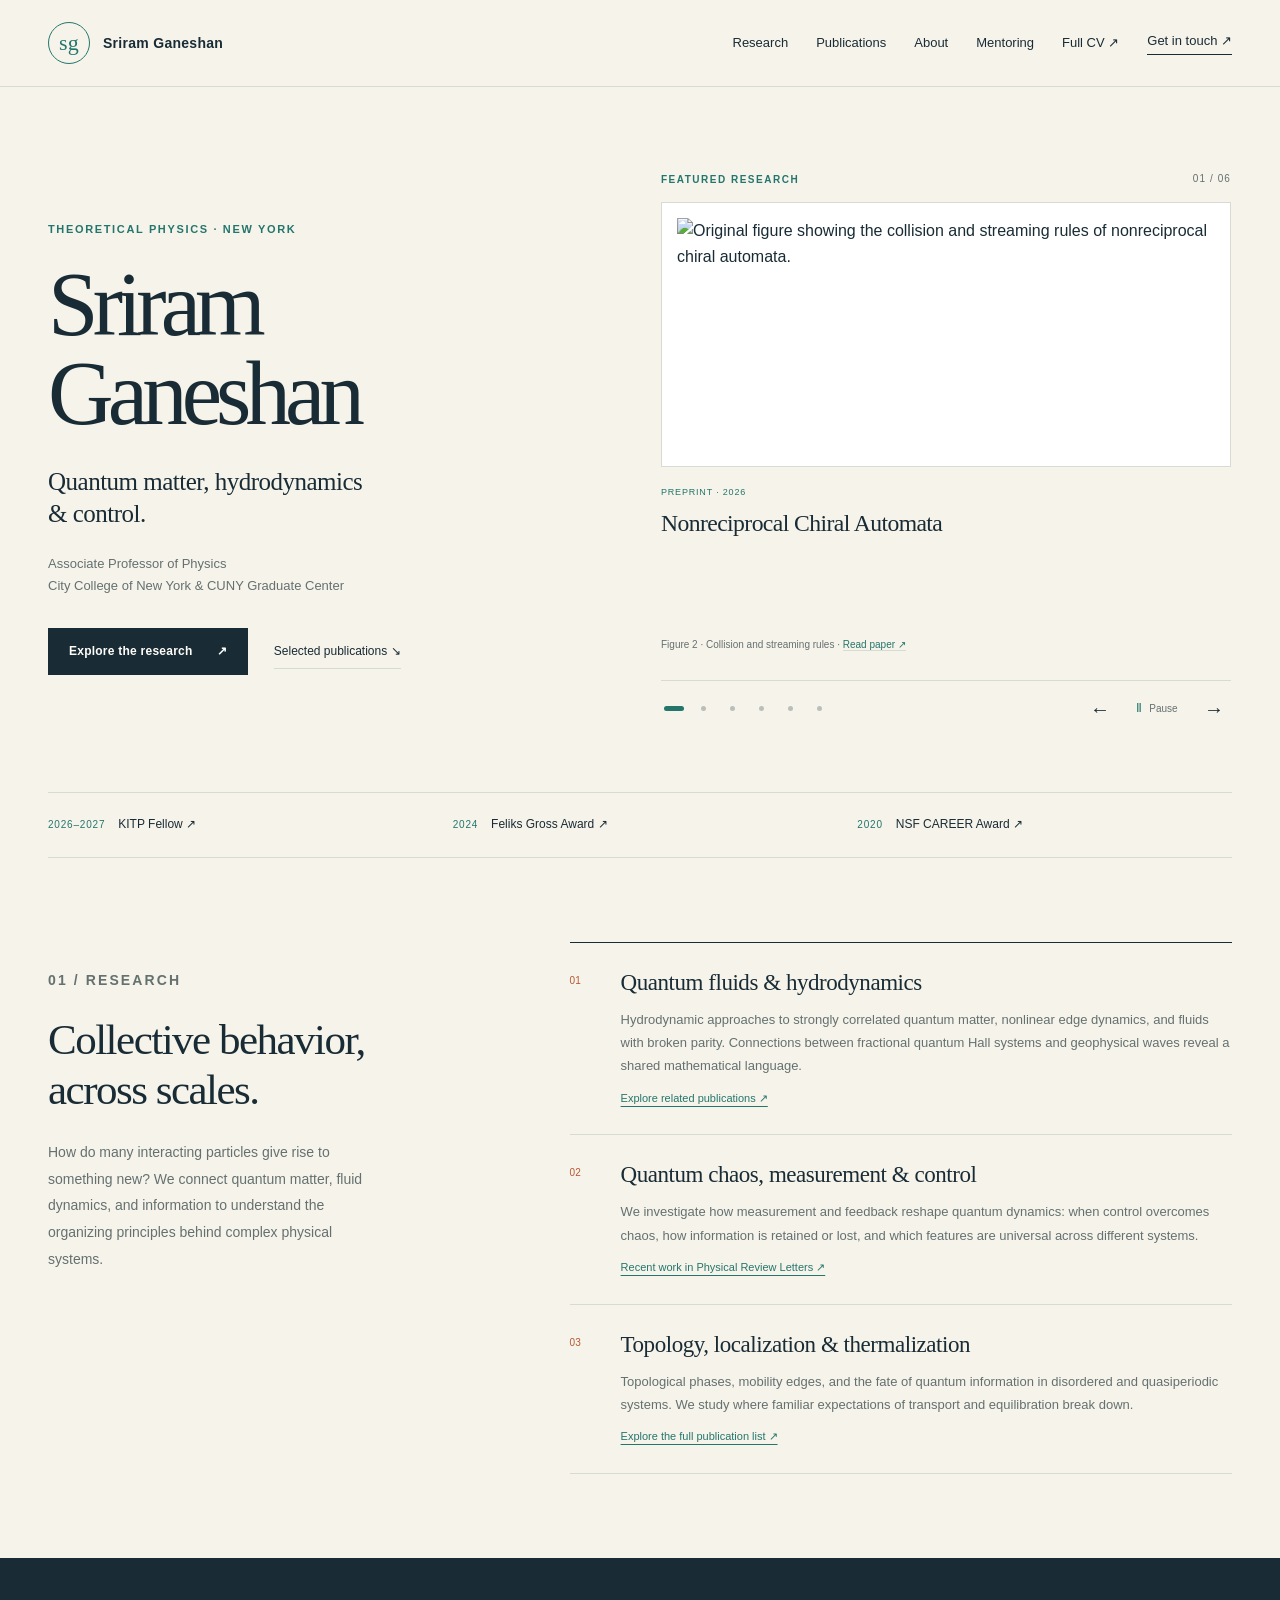
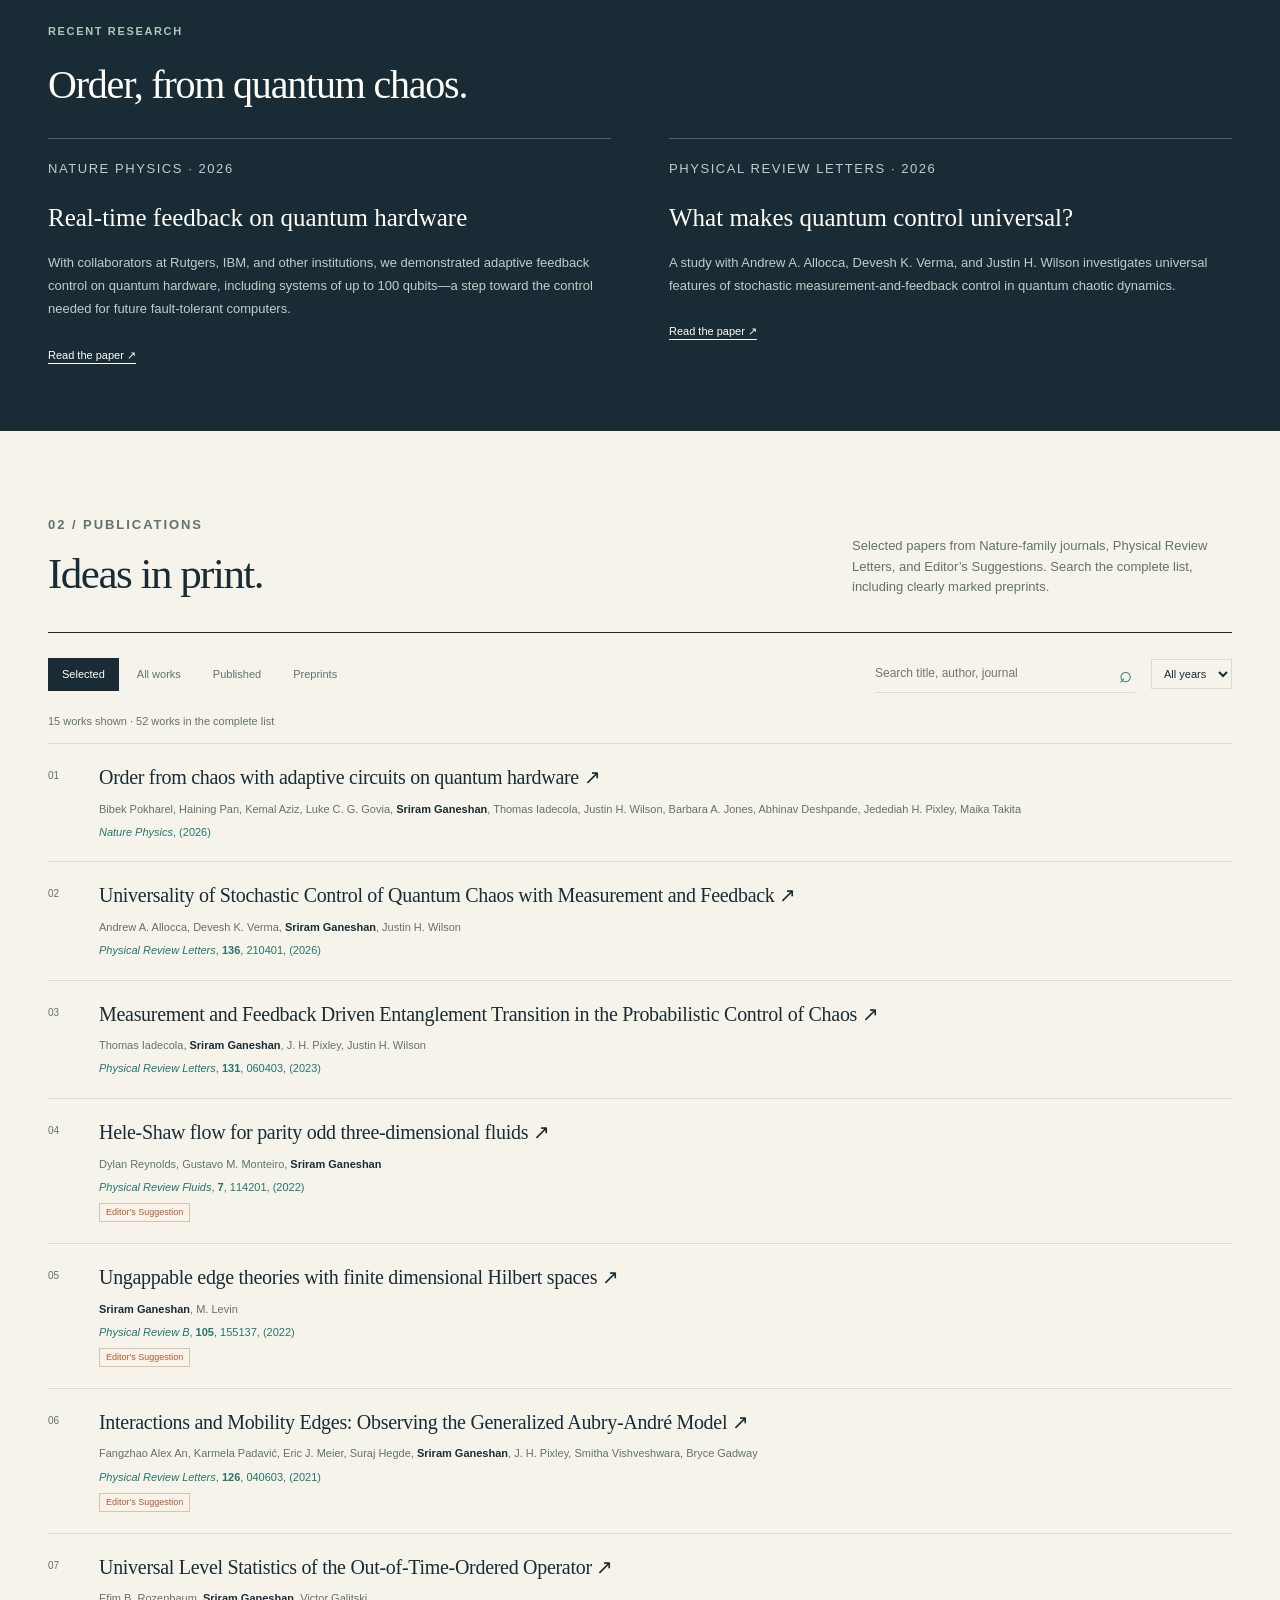
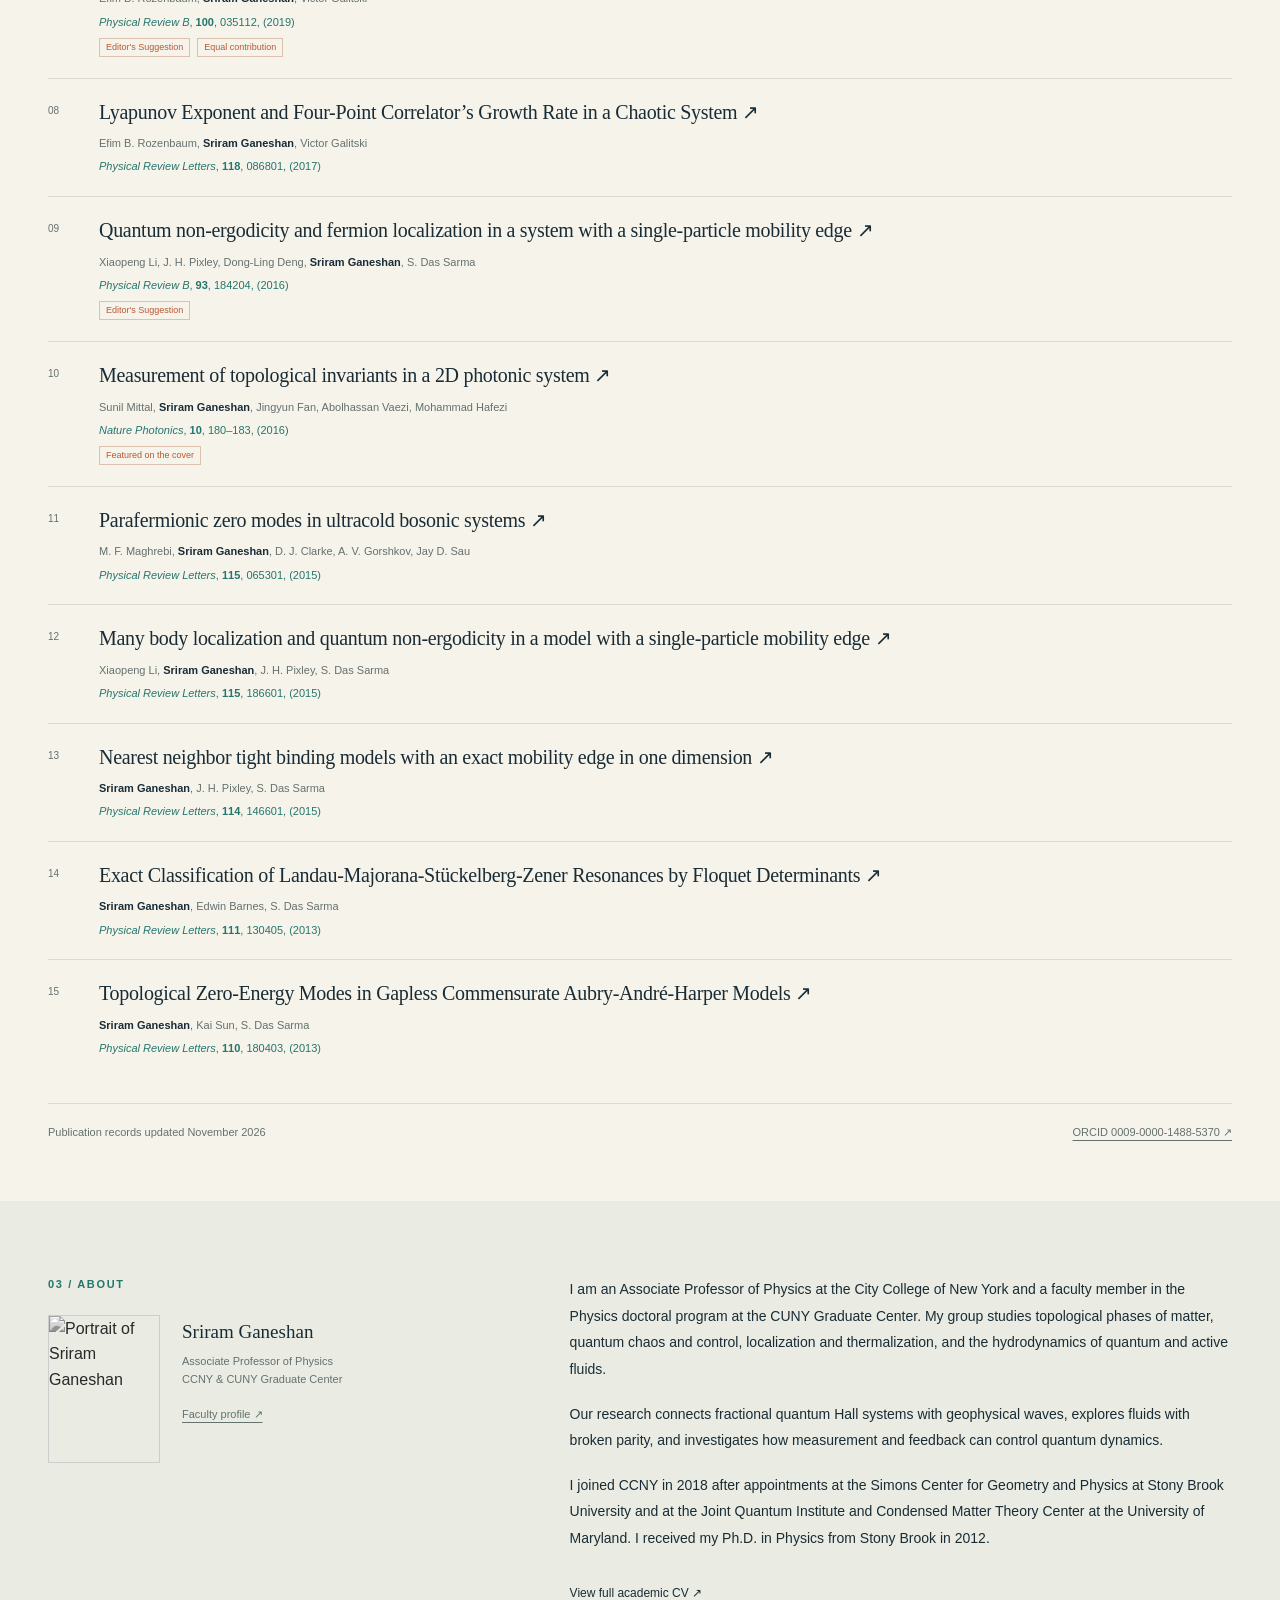
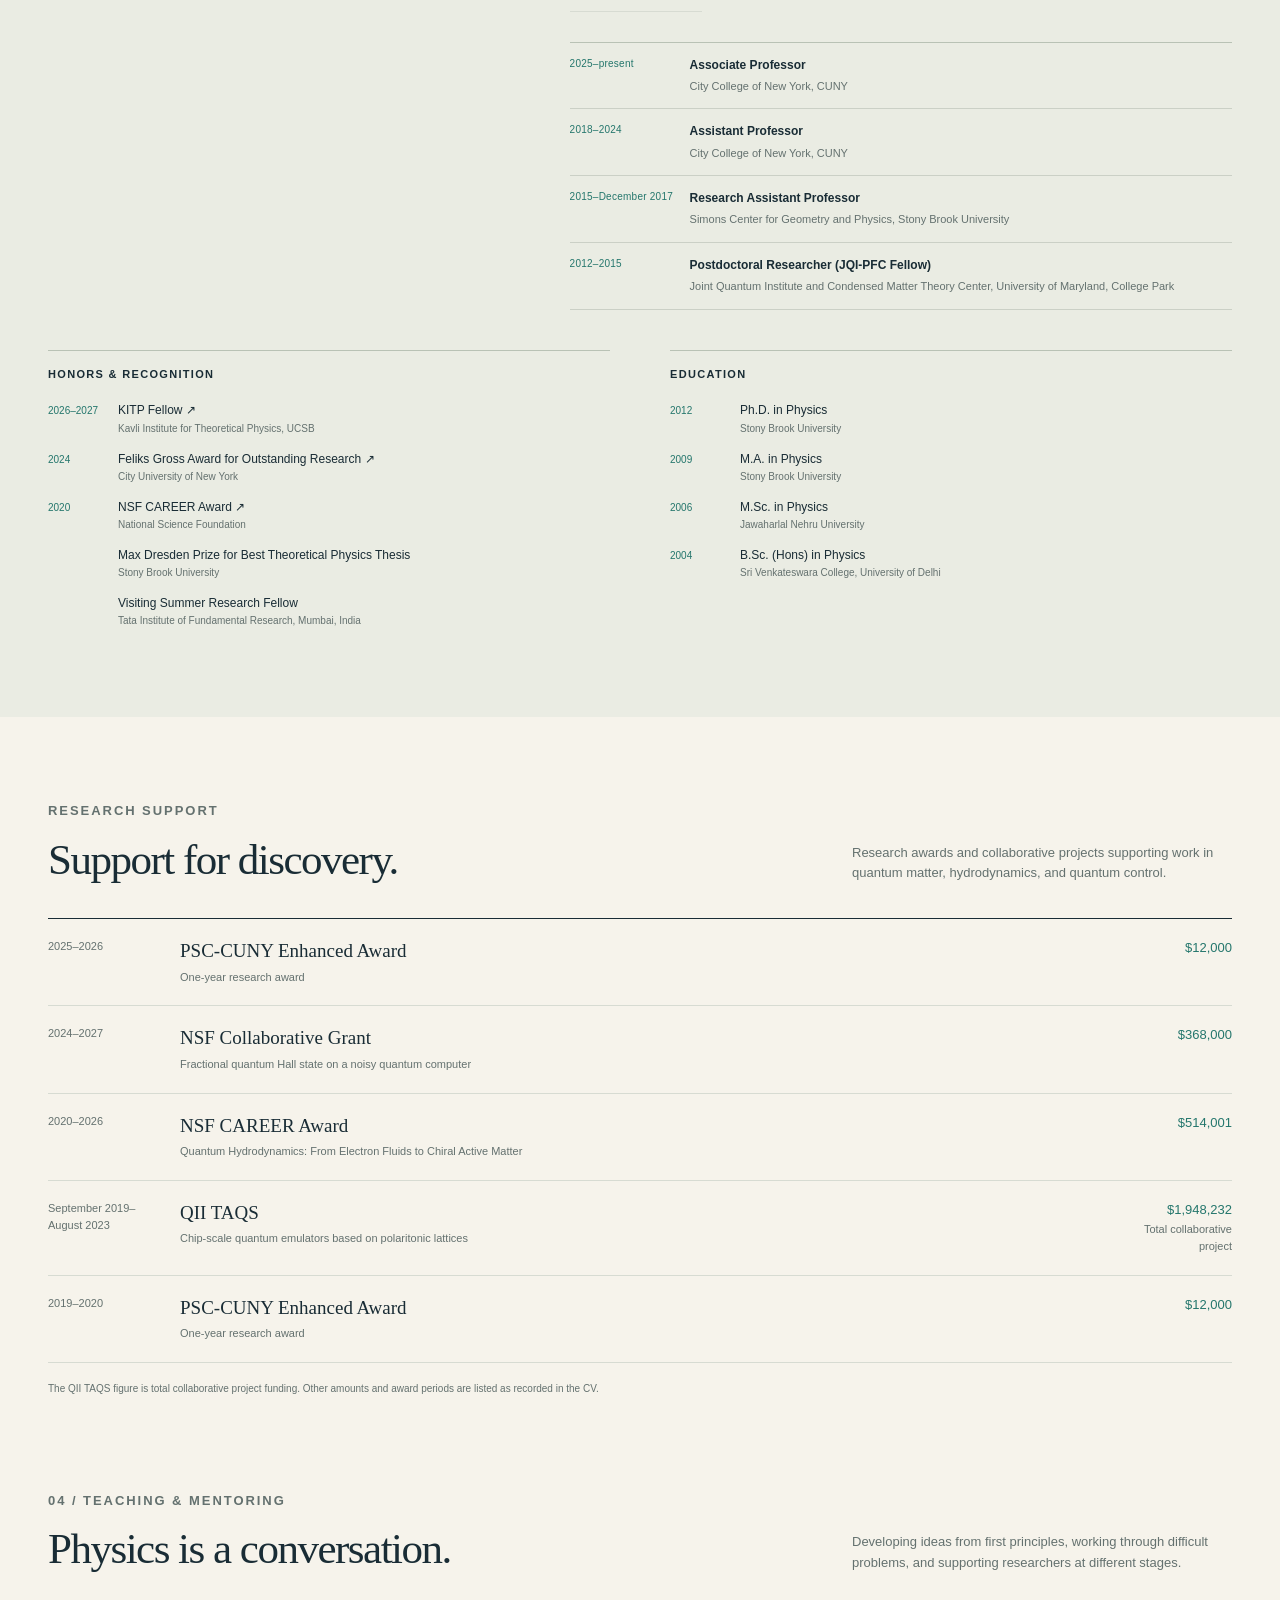
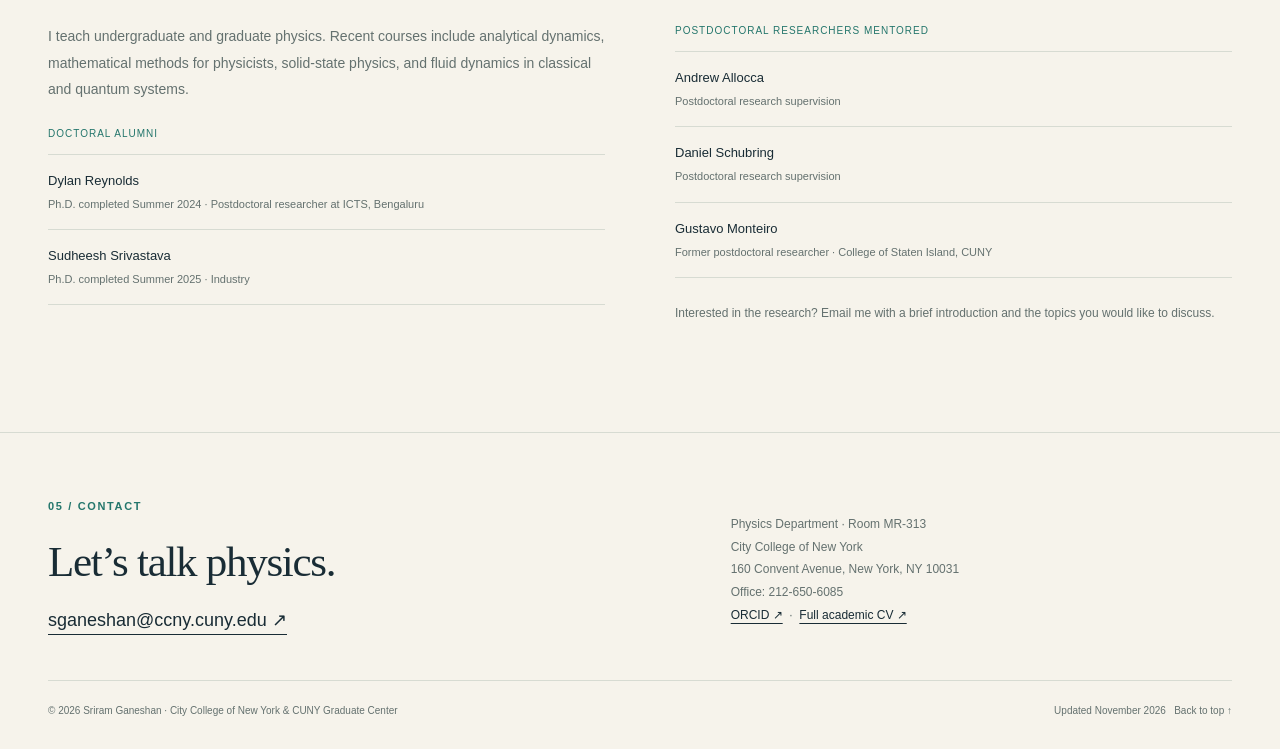
==== commit 5e3365b3: "Add full CV, published fragile-states citation, and boxed KdV slide" ====
--- a/index.html
+++ b/index.html
@@ -4,31 +4,35 @@
 <meta name="theme-color" content="#192c35"><link rel="icon" href="favicon.svg" type="image/svg+xml"><link rel="stylesheet" href="styles.css"><script defer src="app.js"></script>
 <script type="application/ld+json">{"@context": "https://schema.org", "@type": "Person", "name": "Sriram Ganeshan", "jobTitle": "Associate Professor of Physics", "email": "sganeshan@ccny.cuny.edu", "affiliation": [{"@type": "CollegeOrUniversity", "name": "City College of New York"}, {"@type": "CollegeOrUniversity", "name": "CUNY Graduate Center"}], "sameAs": ["https://orcid.org/0009-0000-1488-5370", "https://www.ccny.cuny.edu/profiles/sriram-ganeshan"]}</script><meta property="og:type" content="website"><meta property="og:title" content="Sriram Ganeshan — Quantum Matter, Hydrodynamics &amp; Control"><meta property="og:description" content="Research, publications, teaching, and academic profile at CCNY and the CUNY Graduate Center."><link rel="canonical" href="https://gsriram3284.github.io/"><meta property="og:url" content="https://gsriram3284.github.io/"></head><body>
 <a class="skip-link" href="#main">Skip to content</a>
-<header class="site-header"><div class="wrap header-row"><a class="brand" href="#home" aria-label="Sriram Ganeshan home"><span class="brand-mark" aria-hidden="true">sg</span>Sriram Ganeshan</a><button class="menu-toggle" aria-expanded="false" aria-controls="main-nav">Menu +</button><nav class="nav" id="main-nav" aria-label="Main navigation"><a href="#research">Research</a><a href="#publications">Publications</a><a href="#about">About</a><a href="#mentoring">Mentoring</a><a href="cv.html">CV ↗</a><a class="nav-contact" href="#contact">Get in touch ↗</a></nav></div></header>
+<header class="site-header"><div class="wrap header-row"><a class="brand" href="#home" aria-label="Sriram Ganeshan home"><span class="brand-mark" aria-hidden="true">sg</span>Sriram Ganeshan</a><button class="menu-toggle" aria-expanded="false" aria-controls="main-nav">Menu +</button><nav class="nav" id="main-nav" aria-label="Main navigation"><a href="#research">Research</a><a href="#publications">Publications</a><a href="#about">About</a><a href="#mentoring">Mentoring</a><a href="cv.html">Full CV ↗</a><a class="nav-contact" href="#contact">Get in touch ↗</a></nav></div></header>
 <main id="main">
 <section class="hero" id="home"><div class="wrap hero-layout"><div><p class="eyebrow">Theoretical physics · New York</p><h1>Sriram <span>Ganeshan</span></h1><p class="hero-subtitle">Quantum matter, hydrodynamics<br>&amp; control.</p><p class="hero-affiliation">Associate Professor of Physics<br>City College of New York &amp; CUNY Graduate Center</p><div class="actions"><a class="button" href="#research">Explore the research <span aria-hidden="true">↗</span></a><a class="text-link" href="#publications">Selected publications ↘</a></div></div><section class="paper-carousel" aria-label="Featured research papers" aria-roledescription="carousel" data-paper-carousel>
-<div class="paper-carousel-heading"><p class="eyebrow">Featured research</p><span class="paper-slide-count" aria-hidden="true" data-paper-count>01 / 05</span></div>
-<div class="paper-slides"><article class="paper-slide" id="featured-paper-1" role="group" aria-roledescription="slide" aria-label="1 of 5">
+<div class="paper-carousel-heading"><p class="eyebrow">Featured research</p><span class="paper-slide-count" aria-hidden="true" data-paper-count>01 / 06</span></div>
+<div class="paper-slides"><article class="paper-slide" id="featured-paper-1" role="group" aria-roledescription="slide" aria-label="1 of 6">
   <a class="paper-figure-link" href="https://arxiv.org/abs/2609.35984" target="_blank" rel="noopener" aria-label="Read Nonreciprocal Chiral Automata"><img class="paper-figure" src="https://static.wixstatic.com/shapes/a7d93c_fc1edf3e52534faa821144b3a8bd6182.svg" width="1200" height="800" loading="eager" decoding="async" alt="Original figure showing the collision and streaming rules of nonreciprocal chiral automata."></a>
   <div class="paper-slide-copy"><p class="paper-slide-meta">Preprint · 2026</p><h2 class="paper-slide-title"><a href="https://arxiv.org/abs/2609.35984" target="_blank" rel="noopener">Nonreciprocal Chiral Automata</a></h2><p class="paper-figure-credit">Figure 2 · Collision and streaming rules <span aria-hidden="true">·</span> <a href="https://arxiv.org/abs/2609.35984" target="_blank" rel="noopener">Read paper ↗</a></p></div>
 </article>
-<article class="paper-slide" id="featured-paper-2" role="group" aria-roledescription="slide" aria-label="2 of 5" hidden>
+<article class="paper-slide" id="featured-paper-2" role="group" aria-roledescription="slide" aria-label="2 of 6" hidden>
   <a class="paper-figure-link" href="https://arxiv.org/abs/2607.26146" target="_blank" rel="noopener" aria-label="Read Lindbladian quantization of mechanical systems with nonholonomic constraints"><img class="paper-figure" src="https://static.wixstatic.com/media/a7d93c_3f9f8ede55924e5e85ceaacd0ed506aa~mv2.png" width="1200" height="800" loading="eager" decoding="async" alt="Colored probability distributions track a quantum skater along its curved classical trajectory."></a>
   <div class="paper-slide-copy"><p class="paper-slide-meta">Preprint · 2026</p><h2 class="paper-slide-title"><a href="https://arxiv.org/abs/2607.26146" target="_blank" rel="noopener">Lindbladian quantization of mechanical systems with nonholonomic constraints</a></h2><p class="paper-figure-credit">Figure 1, right panel · Quantum skater dynamics <span aria-hidden="true">·</span> <a href="https://arxiv.org/abs/2607.26146" target="_blank" rel="noopener">Read paper ↗</a></p></div>
 </article>
-<article class="paper-slide" id="featured-paper-3" role="group" aria-roledescription="slide" aria-label="3 of 5" hidden>
-  <a class="paper-figure-link" href="https://arxiv.org/abs/2405.10309" target="_blank" rel="noopener" aria-label="Read Hydrodynamic Edge Modes and Fragile Surface States of Symmetry Protected Integer Quantum Hall Effect of Bosons"><img class="paper-figure" src="https://static.wixstatic.com/shapes/a7d93c_b2a5787ac0c54d57952b80093d737751.svg" width="1200" height="800" loading="eager" decoding="async" alt="Edge-mode dispersion curves for different boundary conditions in a bosonic integer quantum Hall fluid."></a>
-  <div class="paper-slide-copy"><p class="paper-slide-meta">Preprint · 2024</p><h2 class="paper-slide-title"><a href="https://arxiv.org/abs/2405.10309" target="_blank" rel="noopener">Hydrodynamic Edge Modes and Fragile Surface States of Symmetry Protected Integer Quantum Hall Effect of Bosons</a></h2><p class="paper-figure-credit">Figure 3 · Fragile surface states <span aria-hidden="true">·</span> <a href="https://arxiv.org/abs/2405.10309" target="_blank" rel="noopener">Read paper ↗</a></p></div>
-</article>
-<article class="paper-slide" id="featured-paper-4" role="group" aria-roledescription="slide" aria-label="4 of 5" hidden>
+<article class="paper-slide" id="featured-paper-3" role="group" aria-roledescription="slide" aria-label="3 of 6" hidden>
+  <a class="paper-figure-link" href="https://doi.org/10.1103/h5py-sxyq" target="_blank" rel="noopener" aria-label="Read Hydrodynamic edge modes and fragile surface states of symmetry-protected integer quantum Hall effect of bosons"><img class="paper-figure" src="https://static.wixstatic.com/shapes/a7d93c_b2a5787ac0c54d57952b80093d737751.svg" width="1200" height="800" loading="eager" decoding="async" alt="Edge-mode dispersion curves for different boundary conditions in a bosonic integer quantum Hall fluid."></a>
+  <div class="paper-slide-copy"><p class="paper-slide-meta">Physical Review B · 2026</p><h2 class="paper-slide-title"><a href="https://doi.org/10.1103/h5py-sxyq" target="_blank" rel="noopener">Hydrodynamic edge modes and fragile surface states of symmetry-protected integer quantum Hall effect of bosons</a></h2><p class="paper-figure-credit">Figure 3 (author manuscript) · Fragile surface states <span aria-hidden="true">·</span> <a href="https://doi.org/10.1103/h5py-sxyq" target="_blank" rel="noopener">Read paper ↗</a></p></div>
+</article>
+<article class="paper-slide" id="featured-paper-4" role="group" aria-roledescription="slide" aria-label="4 of 6" hidden>
   <a class="paper-figure-link" href="https://arxiv.org/abs/2207.12415" target="_blank" rel="noopener" aria-label="Read Dynamical entanglement transition in the probabilistic control of chaos"><img class="paper-figure" src="https://static.wixstatic.com/media/a7d93c_c7c1ba19d4f94981a254918e729979a3~mv2.png" width="1200" height="800" loading="eager" decoding="async" alt="Quantum circuit, phase diagram, and domain-wall snapshots illustrating probabilistic control of chaos."></a>
   <div class="paper-slide-copy"><p class="paper-slide-meta">Physical Review Letters · 2023</p><h2 class="paper-slide-title"><a href="https://arxiv.org/abs/2207.12415" target="_blank" rel="noopener">Dynamical entanglement transition in the probabilistic control of chaos</a></h2><p class="paper-figure-credit">Figure 1 · Entanglement and probabilistic control <span aria-hidden="true">·</span> <a href="https://arxiv.org/abs/2207.12415" target="_blank" rel="noopener">Read paper ↗</a></p></div>
 </article>
-<article class="paper-slide" id="featured-paper-5" role="group" aria-roledescription="slide" aria-label="5 of 5" hidden>
+<article class="paper-slide" id="featured-paper-5" role="group" aria-roledescription="slide" aria-label="5 of 6" hidden>
   <a class="paper-figure-link" href="https://doi.org/10.1103/PhysRevB.105.155137" target="_blank" rel="noopener" aria-label="Read Ungappable edge theories with finite dimensional Hilbert spaces"><img class="paper-figure" src="https://static.wixstatic.com/shapes/a7d93c_c2522f4bb1414a40b7748af659f55bda.svg" width="1200" height="800" loading="eager" decoding="async" alt="Original schematic of an impurity-ring model for an ungappable edge theory."></a>
   <div class="paper-slide-copy"><p class="paper-slide-meta">Physical Review B · 2022 · Editor’s Suggestion</p><h2 class="paper-slide-title"><a href="https://doi.org/10.1103/PhysRevB.105.155137" target="_blank" rel="noopener">Ungappable edge theories with finite dimensional Hilbert spaces</a></h2><p class="paper-figure-credit">Figure 2 · Impurity-ring model <span aria-hidden="true">·</span> <a href="https://doi.org/10.1103/PhysRevB.105.155137" target="_blank" rel="noopener">Read paper ↗</a></p></div>
+</article>
+<article class="paper-slide" id="featured-paper-6" role="group" aria-roledescription="slide" aria-label="6 of 6" hidden>
+  <a class="paper-figure-link" href="https://doi.org/10.1103/5s1b-3ssb" target="_blank" rel="noopener" aria-label="Read Korteweg–de Vries dynamics at the edge of a composite boson liquid"><img class="paper-figure" src="kdv-equation.png" width="1396" height="224" loading="eager" decoding="async" alt="Original green box headed KdV equation, showing the complete nonlinear dispersive equation for edge density, equation 4.12 in the author manuscript."></a>
+  <div class="paper-slide-copy"><p class="paper-slide-meta">Physical Review B · 2026</p><h2 class="paper-slide-title"><a href="https://doi.org/10.1103/5s1b-3ssb" target="_blank" rel="noopener">Korteweg–de Vries dynamics at the edge of a composite boson liquid</a></h2><p class="paper-figure-credit">Boxed KdV equation · <a href="https://arxiv.org/abs/2410.01730" target="_blank" rel="noopener">Author manuscript, Eq. 4.12</a> <span aria-hidden="true">·</span> <a href="https://doi.org/10.1103/5s1b-3ssb" target="_blank" rel="noopener">Read paper ↗</a></p></div>
 </article></div>
-<div class="paper-carousel-controls"><div class="paper-dots" role="group" aria-label="Choose a featured paper"><button class="paper-dot" type="button" data-paper-slide="0" aria-label="Show paper 1: Nonreciprocal Chiral Automata" aria-controls="featured-paper-1" aria-current="true"><span aria-hidden="true"></span></button><button class="paper-dot" type="button" data-paper-slide="1" aria-label="Show paper 2: Lindbladian quantization of mechanical systems with nonholonomic constraints" aria-controls="featured-paper-2"><span aria-hidden="true"></span></button><button class="paper-dot" type="button" data-paper-slide="2" aria-label="Show paper 3: Hydrodynamic Edge Modes and Fragile Surface States of Symmetry Protected Integer Quantum Hall Effect of Bosons" aria-controls="featured-paper-3"><span aria-hidden="true"></span></button><button class="paper-dot" type="button" data-paper-slide="3" aria-label="Show paper 4: Dynamical entanglement transition in the probabilistic control of chaos" aria-controls="featured-paper-4"><span aria-hidden="true"></span></button><button class="paper-dot" type="button" data-paper-slide="4" aria-label="Show paper 5: Ungappable edge theories with finite dimensional Hilbert spaces" aria-controls="featured-paper-5"><span aria-hidden="true"></span></button></div><div class="paper-transport"><button class="paper-arrow" type="button" data-paper-prev aria-label="Previous paper"><span aria-hidden="true">←</span></button><button class="paper-autoplay" type="button" data-paper-play aria-label="Pause automatic slideshow"><span data-paper-play-symbol aria-hidden="true">Ⅱ</span><span data-paper-play-label>Pause</span></button><button class="paper-arrow" type="button" data-paper-next aria-label="Next paper"><span aria-hidden="true">→</span></button></div></div>
+<div class="paper-carousel-controls"><div class="paper-dots" role="group" aria-label="Choose a featured paper"><button class="paper-dot" type="button" data-paper-slide="0" aria-label="Show paper 1: Nonreciprocal Chiral Automata" aria-controls="featured-paper-1" aria-current="true"><span aria-hidden="true"></span></button><button class="paper-dot" type="button" data-paper-slide="1" aria-label="Show paper 2: Lindbladian quantization of mechanical systems with nonholonomic constraints" aria-controls="featured-paper-2"><span aria-hidden="true"></span></button><button class="paper-dot" type="button" data-paper-slide="2" aria-label="Show paper 3: Hydrodynamic edge modes and fragile surface states of symmetry-protected integer quantum Hall effect of bosons" aria-controls="featured-paper-3"><span aria-hidden="true"></span></button><button class="paper-dot" type="button" data-paper-slide="3" aria-label="Show paper 4: Dynamical entanglement transition in the probabilistic control of chaos" aria-controls="featured-paper-4"><span aria-hidden="true"></span></button><button class="paper-dot" type="button" data-paper-slide="4" aria-label="Show paper 5: Ungappable edge theories with finite dimensional Hilbert spaces" aria-controls="featured-paper-5"><span aria-hidden="true"></span></button><button class="paper-dot" type="button" data-paper-slide="5" aria-label="Show paper 6: Korteweg–de Vries dynamics at the edge of a composite boson liquid" aria-controls="featured-paper-6"><span aria-hidden="true"></span></button></div><div class="paper-transport"><button class="paper-arrow" type="button" data-paper-prev aria-label="Previous paper"><span aria-hidden="true">←</span></button><button class="paper-autoplay" type="button" data-paper-play aria-label="Pause automatic slideshow"><span data-paper-play-symbol aria-hidden="true">Ⅱ</span><span data-paper-play-label>Pause</span></button><button class="paper-arrow" type="button" data-paper-next aria-label="Next paper"><span aria-hidden="true">→</span></button></div></div>
 <p class="sr-only" role="status" aria-live="polite" aria-atomic="true" data-paper-status></p>
 </section></div></section>
 <div class="wrap"><div class="recognition" aria-label="Selected recognition"><a href="https://www.kitp.ucsb.edu/about-us/people/kitp-fellows-directory" target="_blank" rel="noopener"><strong>2026–2027</strong><span>KITP Fellow ↗</span></a><a href="https://www.gc.cuny.edu/events/feliks-gross-henry-wasser-awardee-lectures-1" target="_blank" rel="noopener"><strong>2024</strong><span>Feliks Gross Award ↗</span></a><a href="https://www.ccny.cuny.edu/news/ccnys-sriram-ganeshan-wins-nsf-career-award-quantum-hydrodynamics-research" target="_blank" rel="noopener"><strong>2020</strong><span>NSF CAREER Award ↗</span></a></div></div>
@@ -52,6 +56,9 @@
 <li class="publication" id="pub-05" data-year="2026" data-type="preprint" data-selected="false" hidden>
       <span class="pub-number" aria-hidden="true">05</span><div><a class="pub-title" href="https://arxiv.org/abs/2607.26146" target="_blank" rel="noopener">Lindbladian quantization of mechanical systems with nonholonomic constraints ↗</a>
       <p class="pub-authors">Daniel Schubring, <strong>Sriram Ganeshan</strong></p><p class="pub-citation">Preprint · arXiv:2607.26146 · 2026</p></div></li>
+<li class="publication" id="pub-13" data-year="2026" data-type="published" data-selected="false" hidden>
+      <span class="pub-number" aria-hidden="true">13</span><div><a class="pub-title" href="https://doi.org/10.1103/h5py-sxyq" target="_blank" rel="noopener">Hydrodynamic edge modes and fragile surface states of symmetry-protected integer quantum Hall effect of bosons ↗</a>
+      <p class="pub-authors">Dylan Reynolds, Gustavo M. Monteiro, <strong>Sriram Ganeshan</strong></p><p class="pub-citation"><i>Physical Review B</i>, <b>114</b>, 055106, (2026)</p></div></li>
 <li class="publication" id="pub-06" data-year="2026" data-type="preprint" data-selected="false" hidden>
       <span class="pub-number" aria-hidden="true">06</span><div><a class="pub-title" href="https://arxiv.org/abs/2606.19431" target="_blank" rel="noopener">Odd fluids from chiral cellular automata ↗</a>
       <p class="pub-authors">Andrew A. Allocca, Shiva Heidari, Thomas Iadecola, Armin Rahmani, Pouyan Ghaemi, <strong>Sriram Ganeshan</strong></p><p class="pub-citation">Preprint · arXiv:2606.19431 · 2026</p></div></li>
@@ -73,9 +80,7 @@
 <li class="publication" id="pub-12" data-year="2024" data-type="preprint" data-selected="false" hidden>
       <span class="pub-number" aria-hidden="true">12</span><div><a class="pub-title" href="https://arxiv.org/abs/2406.04570" target="_blank" rel="noopener">Modulation instability in dispersive parity-broken systems ↗</a>
       <p class="pub-authors">Sudheesh Srivastava, Gustavo M. Monteiro, <strong>Sriram Ganeshan</strong></p><p class="pub-citation">Preprint · arXiv:2406.04570 · 2024</p></div></li>
-<li class="publication" id="pub-13" data-year="2024" data-type="preprint" data-selected="false" hidden>
-      <span class="pub-number" aria-hidden="true">13</span><div><a class="pub-title" href="https://arxiv.org/abs/2405.10309" target="_blank" rel="noopener">Hydrodynamic Edge Modes and Fragile Surface States of Symmetry Protected Integer Quantum Hall Effect of Bosons ↗</a>
-      <p class="pub-authors">Dylan Reynolds, Gustavo M. Monteiro, <strong>Sriram Ganeshan</strong></p><p class="pub-citation">Preprint · arXiv:2405.10309 · 2024</p></div></li>
+
 <li class="publication" id="pub-14" data-year="2024" data-type="published" data-selected="false" hidden>
       <span class="pub-number" aria-hidden="true">14</span><div><a class="pub-title" href="https://doi.org/10.1103/PhysRevB.109.174525" target="_blank" rel="noopener">Topological fluids with boundaries and FQH edge dynamics: A fluid dynamics derivation of the chiral boson action ↗</a>
       <p class="pub-authors">Gustavo M. Monteiro, V. P. Nair, <strong>Sriram Ganeshan</strong></p><p class="pub-citation"><i>Physical Review B</i>, <b>109</b>, 174525, (2024)</p></div></li>
@@ -194,11 +199,11 @@
       <span class="pub-number" aria-hidden="true">52</span><div><a class="pub-title" href="https://doi.org/10.1039/C0CP00994F" target="_blank" rel="noopener">The role of hydrogen bonding in water–metal interactions ↗</a>
       <p class="pub-authors">Adrien Poissier, <strong>Sriram Ganeshan</strong>, M. V. Fernández-Serra</p><p class="pub-citation"><i>Physical Chemistry Chemical Physics</i>, <b>13</b>, 3375–3384, (2011)</p></div></li></ol><p class="pub-empty" id="publication-empty" hidden>No publications match this search. Try another term, year, or category.</p><noscript><style>.publication[hidden]{display:grid}</style><p>All publications are shown. Enable JavaScript to use search and filters.</p></noscript><div class="pub-bottom"><span>Publication records updated November 2026</span><a href="https://orcid.org/0009-0000-1488-5370" target="_blank" rel="noopener">ORCID 0009-0000-1488-5370 ↗</a></div></div></section>
 
-<section class="about-section" id="about"><div class="wrap"><div class="about-grid"><div><p class="eyebrow">03 / About</p><div class="about-profile"><img class="portrait" src="https://static.wixstatic.com/media/a7d93c_ba327c8e03be4b35b18fa35030f801cf~mv2.jpg" width="112" height="148" loading="lazy" alt="Portrait of Sriram Ganeshan"><div class="profile-caption"><strong>Sriram Ganeshan</strong>Associate Professor of Physics<br>CCNY &amp; CUNY Graduate Center<br><br><a href="https://www.ccny.cuny.edu/profiles/sriram-ganeshan" target="_blank" rel="noopener">Faculty profile ↗</a></div></div></div><div class="about-copy"><p>I am an Associate Professor of Physics at the City College of New York and a faculty member in the Physics doctoral program at the CUNY Graduate Center. My group studies topological phases of matter, quantum chaos and control, localization and thermalization, and the hydrodynamics of quantum and active fluids.</p><p>Our research connects fractional quantum Hall systems with geophysical waves, explores fluids with broken parity, and investigates how measurement and feedback can control quantum dynamics.</p><p>I joined CCNY in 2018 after appointments at the Simons Center for Geometry and Physics at Stony Brook University and at the Joint Quantum Institute and Condensed Matter Theory Center at the University of Maryland. I received my Ph.D. in Physics from Stony Brook in 2012.</p><a class="text-link" href="cv.html">View academic CV ↗</a><div class="timeline" aria-label="Academic appointments"><div class="timeline-row"><span class="date">2025–present</span><div><strong>Associate Professor</strong><small>City College of New York, CUNY</small></div></div><div class="timeline-row"><span class="date">2018–2024</span><div><strong>Assistant Professor</strong><small>City College of New York, CUNY</small></div></div><div class="timeline-row"><span class="date">2015–December 2017</span><div><strong>Research Assistant Professor</strong><small>Simons Center for Geometry and Physics, Stony Brook University</small></div></div><div class="timeline-row"><span class="date">2012–2015</span><div><strong>Postdoctoral Researcher (JQI-PFC Fellow)</strong><small>Joint Quantum Institute and Condensed Matter Theory Center, University of Maryland, College Park</small></div></div></div></div></div><div class="about-details"><div><h3 class="detail-heading">Honors &amp; recognition</h3><ul class="honor-list"><li><span>2026–2027</span><a href="https://www.kitp.ucsb.edu/about-us/people/kitp-fellows-directory" target="_blank" rel="noopener">KITP Fellow ↗</a><small style="display:block;padding-left:70px;color:var(--muted)">Kavli Institute for Theoretical Physics, UCSB</small></li><li><span>2024</span><a href="https://www.gc.cuny.edu/events/feliks-gross-henry-wasser-awardee-lectures-1" target="_blank" rel="noopener">Feliks Gross Award for Outstanding Research ↗</a><small style="display:block;padding-left:70px;color:var(--muted)">City University of New York</small></li><li><span>2020</span><a href="https://www.ccny.cuny.edu/news/ccnys-sriram-ganeshan-wins-nsf-career-award-quantum-hydrodynamics-research" target="_blank" rel="noopener">NSF CAREER Award ↗</a><small style="display:block;padding-left:70px;color:var(--muted)">National Science Foundation</small></li><li><span></span>Max Dresden Prize for Best Theoretical Physics Thesis<small style="display:block;padding-left:70px;color:var(--muted)">Stony Brook University</small></li><li><span></span>Visiting Summer Research Fellow<small style="display:block;padding-left:70px;color:var(--muted)">Tata Institute of Fundamental Research, Mumbai, India</small></li></ul></div><div><h3 class="detail-heading">Education</h3><ul class="education-list"><li><span>2012</span>Ph.D. in Physics<small>Stony Brook University</small></li><li><span>2009</span>M.A. in Physics<small>Stony Brook University</small></li><li><span>2006</span>M.Sc. in Physics<small>Jawaharlal Nehru University</small></li><li><span>2004</span>B.Sc. (Hons) in Physics<small>Sri Venkateswara College, University of Delhi</small></li></ul></div></div></div></section>
+<section class="about-section" id="about"><div class="wrap"><div class="about-grid"><div><p class="eyebrow">03 / About</p><div class="about-profile"><img class="portrait" src="https://static.wixstatic.com/media/a7d93c_ba327c8e03be4b35b18fa35030f801cf~mv2.jpg" width="112" height="148" loading="lazy" alt="Portrait of Sriram Ganeshan"><div class="profile-caption"><strong>Sriram Ganeshan</strong>Associate Professor of Physics<br>CCNY &amp; CUNY Graduate Center<br><br><a href="https://www.ccny.cuny.edu/profiles/sriram-ganeshan" target="_blank" rel="noopener">Faculty profile ↗</a></div></div></div><div class="about-copy"><p>I am an Associate Professor of Physics at the City College of New York and a faculty member in the Physics doctoral program at the CUNY Graduate Center. My group studies topological phases of matter, quantum chaos and control, localization and thermalization, and the hydrodynamics of quantum and active fluids.</p><p>Our research connects fractional quantum Hall systems with geophysical waves, explores fluids with broken parity, and investigates how measurement and feedback can control quantum dynamics.</p><p>I joined CCNY in 2018 after appointments at the Simons Center for Geometry and Physics at Stony Brook University and at the Joint Quantum Institute and Condensed Matter Theory Center at the University of Maryland. I received my Ph.D. in Physics from Stony Brook in 2012.</p><a class="text-link" href="cv.html">View full academic CV ↗</a><div class="timeline" aria-label="Academic appointments"><div class="timeline-row"><span class="date">2025–present</span><div><strong>Associate Professor</strong><small>City College of New York, CUNY</small></div></div><div class="timeline-row"><span class="date">2018–2024</span><div><strong>Assistant Professor</strong><small>City College of New York, CUNY</small></div></div><div class="timeline-row"><span class="date">2015–December 2017</span><div><strong>Research Assistant Professor</strong><small>Simons Center for Geometry and Physics, Stony Brook University</small></div></div><div class="timeline-row"><span class="date">2012–2015</span><div><strong>Postdoctoral Researcher (JQI-PFC Fellow)</strong><small>Joint Quantum Institute and Condensed Matter Theory Center, University of Maryland, College Park</small></div></div></div></div></div><div class="about-details"><div><h3 class="detail-heading">Honors &amp; recognition</h3><ul class="honor-list"><li><span>2026–2027</span><a href="https://www.kitp.ucsb.edu/about-us/people/kitp-fellows-directory" target="_blank" rel="noopener">KITP Fellow ↗</a><small style="display:block;padding-left:70px;color:var(--muted)">Kavli Institute for Theoretical Physics, UCSB</small></li><li><span>2024</span><a href="https://www.gc.cuny.edu/events/feliks-gross-henry-wasser-awardee-lectures-1" target="_blank" rel="noopener">Feliks Gross Award for Outstanding Research ↗</a><small style="display:block;padding-left:70px;color:var(--muted)">City University of New York</small></li><li><span>2020</span><a href="https://www.ccny.cuny.edu/news/ccnys-sriram-ganeshan-wins-nsf-career-award-quantum-hydrodynamics-research" target="_blank" rel="noopener">NSF CAREER Award ↗</a><small style="display:block;padding-left:70px;color:var(--muted)">National Science Foundation</small></li><li><span></span>Max Dresden Prize for Best Theoretical Physics Thesis<small style="display:block;padding-left:70px;color:var(--muted)">Stony Brook University</small></li><li><span></span>Visiting Summer Research Fellow<small style="display:block;padding-left:70px;color:var(--muted)">Tata Institute of Fundamental Research, Mumbai, India</small></li></ul></div><div><h3 class="detail-heading">Education</h3><ul class="education-list"><li><span>2012</span>Ph.D. in Physics<small>Stony Brook University</small></li><li><span>2009</span>M.A. in Physics<small>Stony Brook University</small></li><li><span>2006</span>M.Sc. in Physics<small>Jawaharlal Nehru University</small></li><li><span>2004</span>B.Sc. (Hons) in Physics<small>Sri Venkateswara College, University of Delhi</small></li></ul></div></div></div></section>
 
 <section class="section" id="funding"><div class="wrap"><div class="section-heading"><div><p class="eyebrow">Research support</p><h2>Support for discovery.</h2></div><p>Research awards and collaborative projects supporting work in quantum matter, hydrodynamics, and quantum control.</p></div><div class="funding-list"><div class="funding-row"><span class="date">2025–2026</span><div><h3>PSC-CUNY Enhanced Award</h3><p>One-year research award</p></div><div class="funding-amount">$12,000<p></p></div></div><div class="funding-row"><span class="date">2024–2027</span><div><h3>NSF Collaborative Grant</h3><p>Fractional quantum Hall state on a noisy quantum computer</p></div><div class="funding-amount">$368,000<p></p></div></div><div class="funding-row"><span class="date">2020–2026</span><div><h3>NSF CAREER Award</h3><p>Quantum Hydrodynamics: From Electron Fluids to Chiral Active Matter</p></div><div class="funding-amount">$514,001<p></p></div></div><div class="funding-row"><span class="date">September 2019–August 2023</span><div><h3>QII TAQS</h3><p>Chip-scale quantum emulators based on polaritonic lattices</p></div><div class="funding-amount">$1,948,232<p>Total collaborative project</p></div></div><div class="funding-row"><span class="date">2019–2020</span><div><h3>PSC-CUNY Enhanced Award</h3><p>One-year research award</p></div><div class="funding-amount">$12,000<p></p></div></div></div><p class="funding-note">The QII TAQS figure is total collaborative project funding. Other amounts and award periods are listed as recorded in the CV.</p></div></section>
 
 <section class="section" id="mentoring" style="padding-top:0"><div class="wrap"><div class="section-heading"><div><p class="eyebrow">04 / Teaching &amp; mentoring</p><h2>Physics is a conversation.</h2></div><p>Developing ideas from first principles, working through difficult problems, and supporting researchers at different stages.</p></div><div class="mentoring-grid"><div><p class="mentoring-description">I teach undergraduate and graduate physics. Recent courses include analytical dynamics, mathematical methods for physicists, solid-state physics, and fluid dynamics in classical and quantum systems.</p><p class="mentoring-label">Doctoral alumni</p><div class="people-list"><div class="person"><strong>Dylan Reynolds</strong><small>Ph.D. completed Summer 2024 · Postdoctoral researcher at ICTS, Bengaluru</small></div><div class="person"><strong>Sudheesh Srivastava</strong><small>Ph.D. completed Summer 2025 · Industry</small></div></div></div><div><p class="mentoring-label">Postdoctoral researchers mentored</p><div class="people-list"><div class="person"><strong>Andrew Allocca</strong><small>Postdoctoral research supervision</small></div><div class="person"><strong>Daniel Schubring</strong><small>Postdoctoral research supervision</small></div><div class="person"><strong>Gustavo Monteiro</strong><small>Former postdoctoral researcher · College of Staten Island, CUNY</small></div></div><p class="mentoring-description" style="font-size:12px;margin-top:24px">Interested in the research? Email me with a brief introduction and the topics you would like to discuss.</p></div></div></div></section>
 
-<section class="contact-section" id="contact"><div class="wrap contact-grid"><div><p class="eyebrow">05 / Contact</p><h2>Let’s talk physics.</h2><a class="contact-email" href="mailto:sganeshan@ccny.cuny.edu">sganeshan@ccny.cuny.edu ↗</a></div><div class="contact-address">Physics Department · Room MR-313<br>City College of New York<br>160 Convent Avenue, New York, NY 10031<br>Office: 212-650-6085<br><a href="https://orcid.org/0009-0000-1488-5370" target="_blank" rel="noopener">ORCID ↗</a> &nbsp;·&nbsp; <a href="cv.html">Academic CV ↗</a></div></div></section>
+<section class="contact-section" id="contact"><div class="wrap contact-grid"><div><p class="eyebrow">05 / Contact</p><h2>Let’s talk physics.</h2><a class="contact-email" href="mailto:sganeshan@ccny.cuny.edu">sganeshan@ccny.cuny.edu ↗</a></div><div class="contact-address">Physics Department · Room MR-313<br>City College of New York<br>160 Convent Avenue, New York, NY 10031<br>Office: 212-650-6085<br><a href="https://orcid.org/0009-0000-1488-5370" target="_blank" rel="noopener">ORCID ↗</a> &nbsp;·&nbsp; <a href="cv.html">Full academic CV ↗</a></div></div></section>
 </main><footer class="wrap site-footer"><span>© 2026 Sriram Ganeshan · City College of New York &amp; CUNY Graduate Center</span><span>Updated November 2026 &nbsp; <a href="#home">Back to top ↑</a></span></footer></body></html>
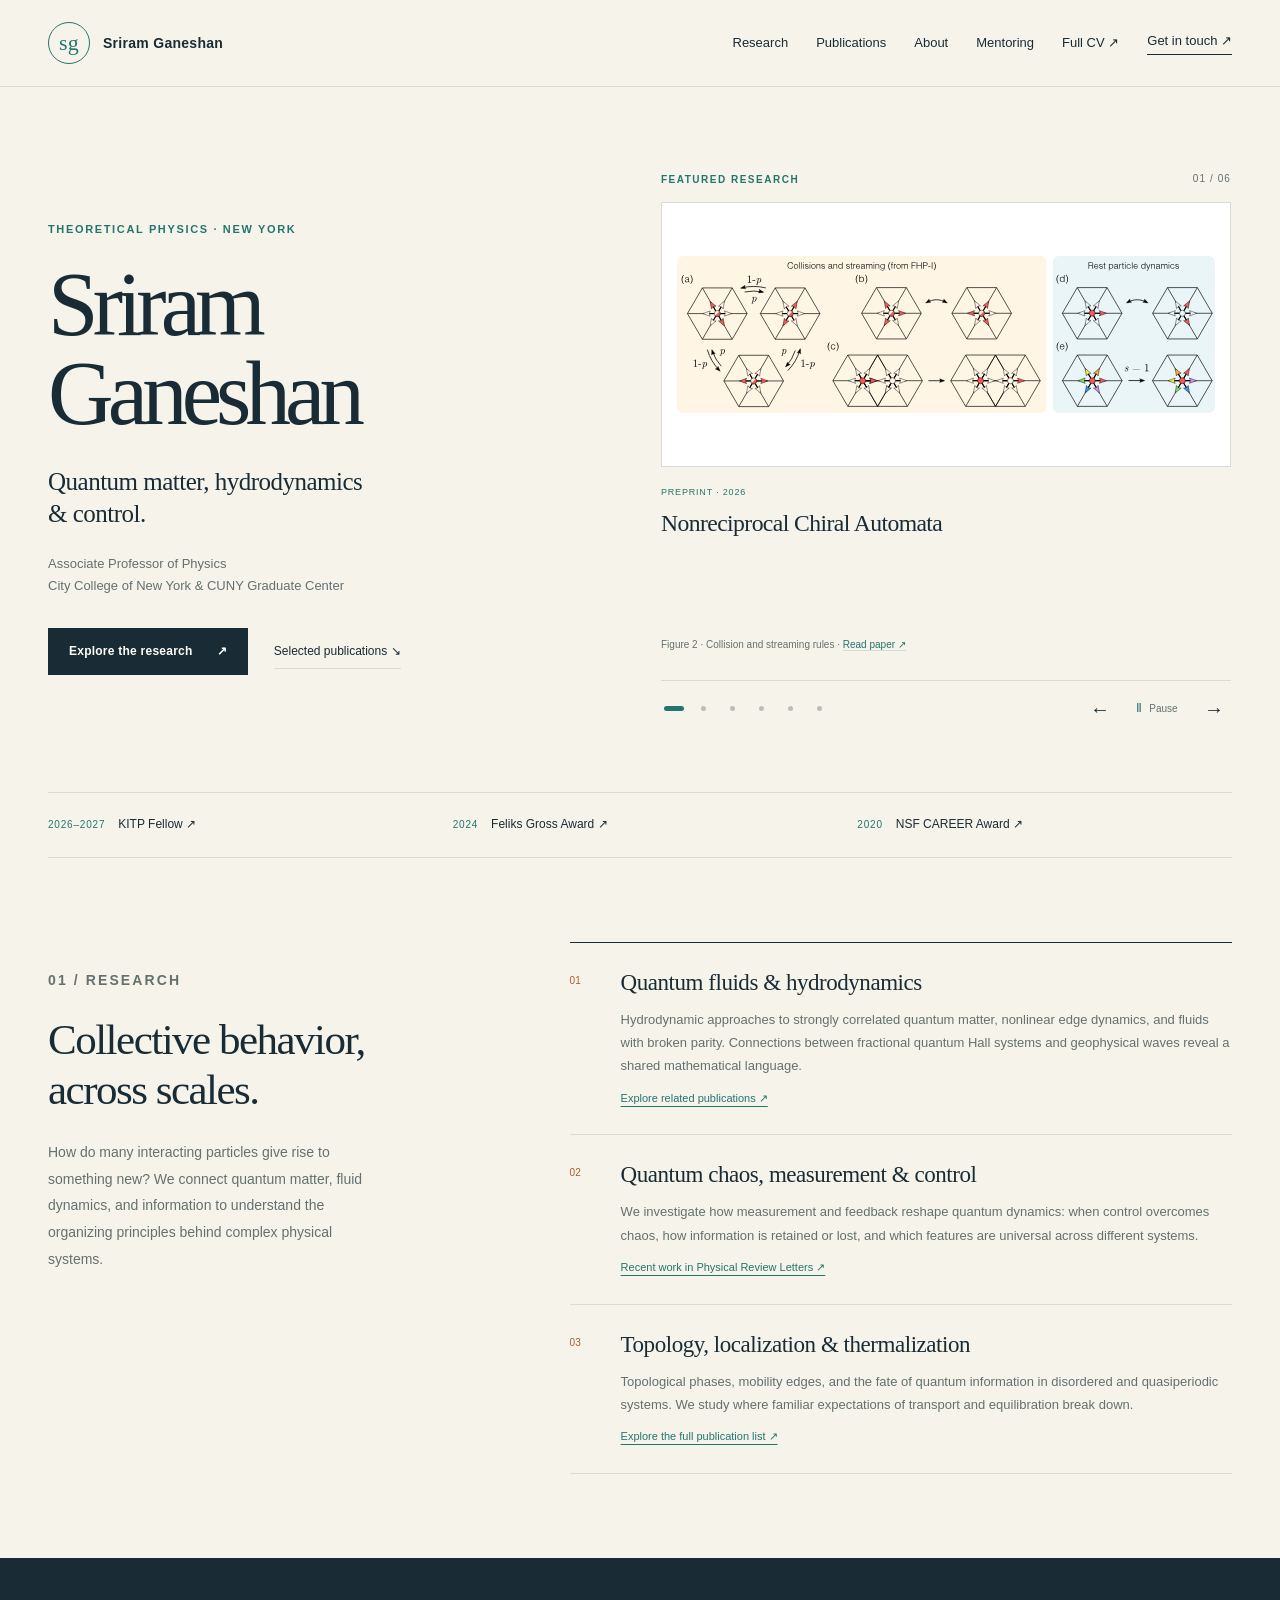
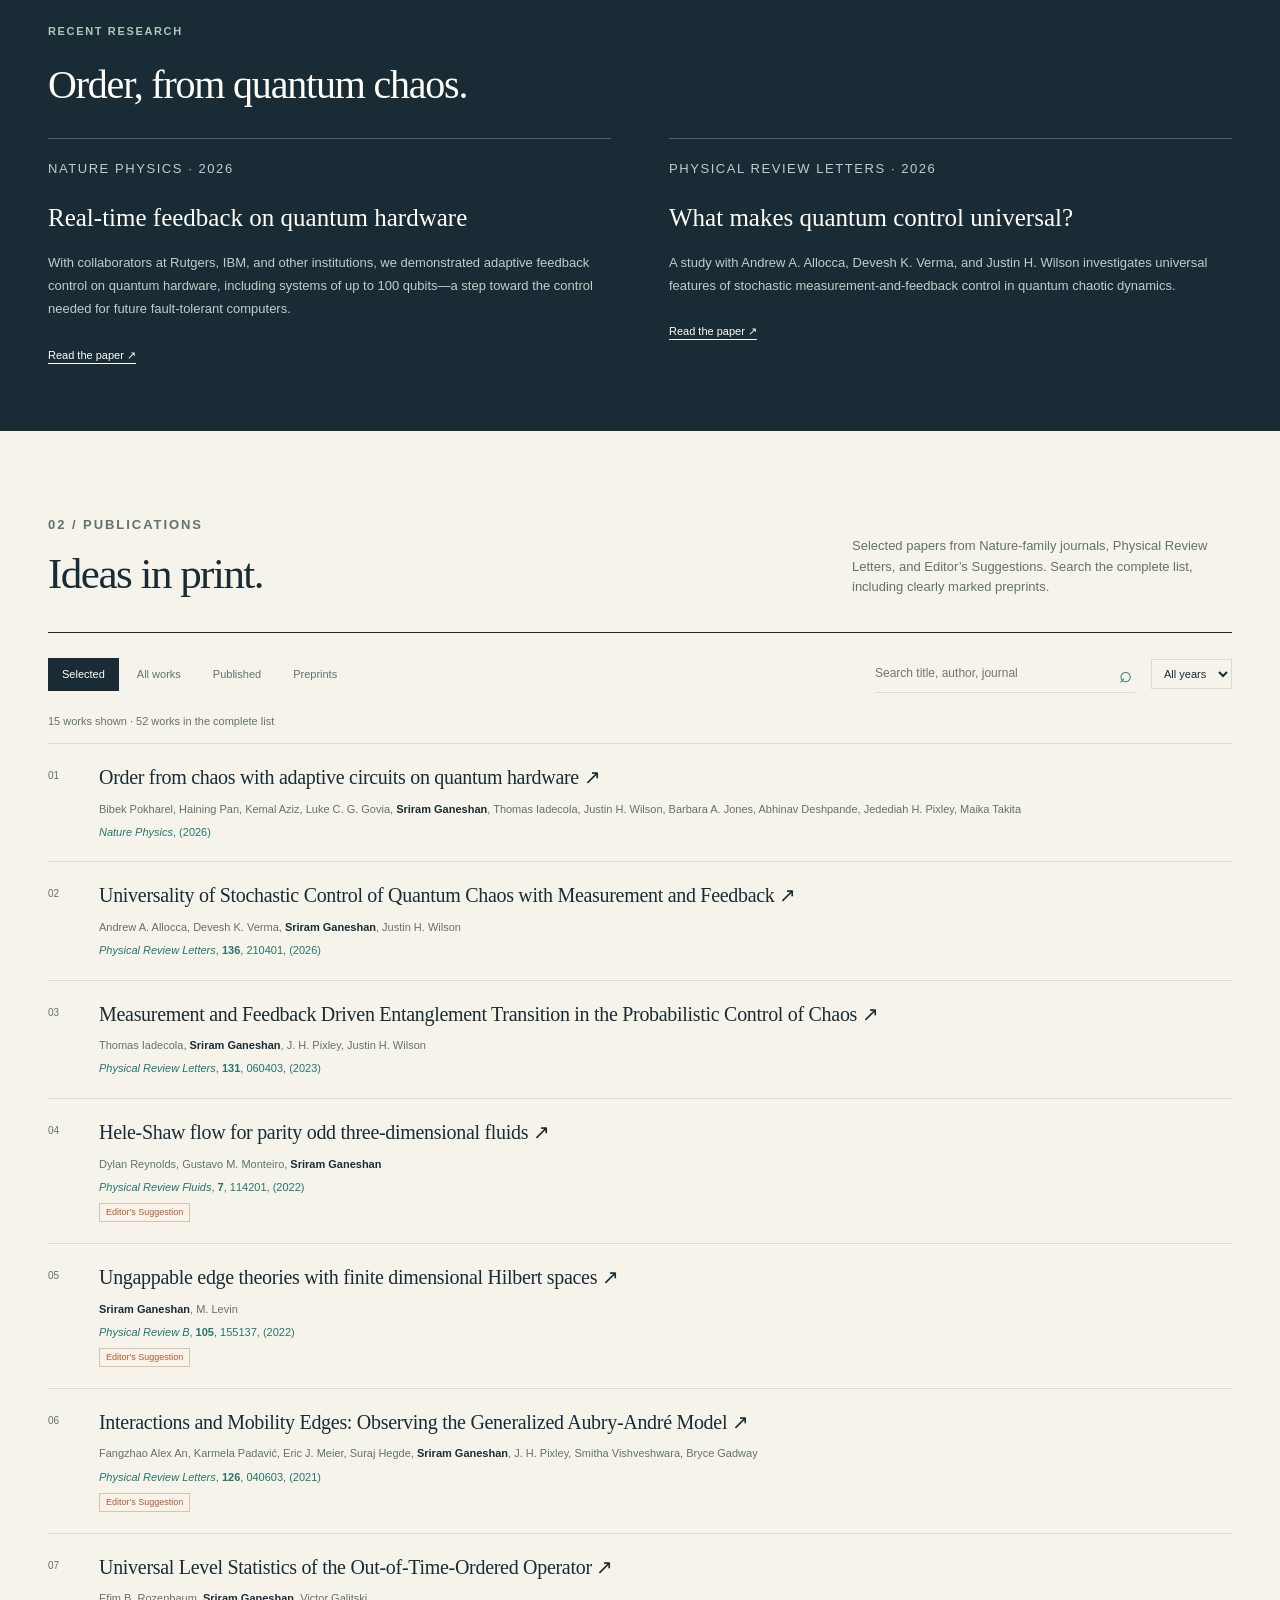
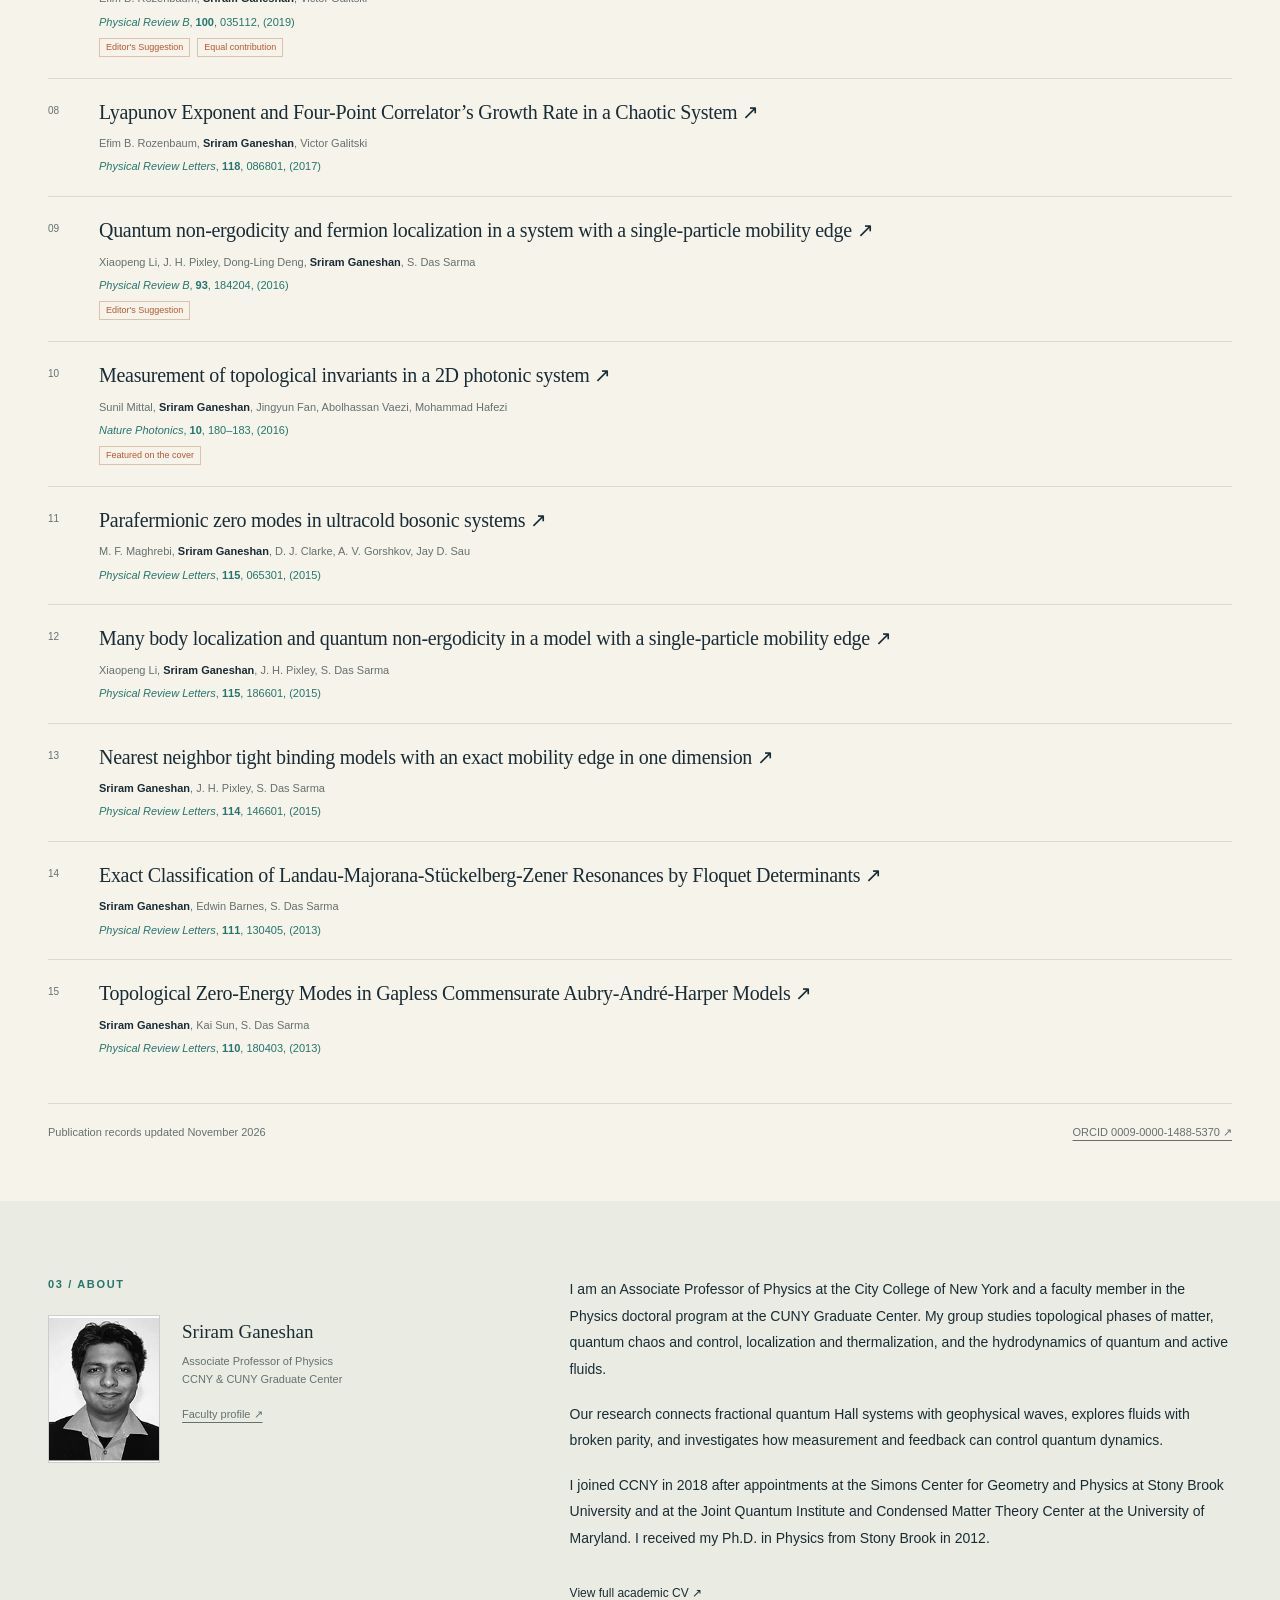
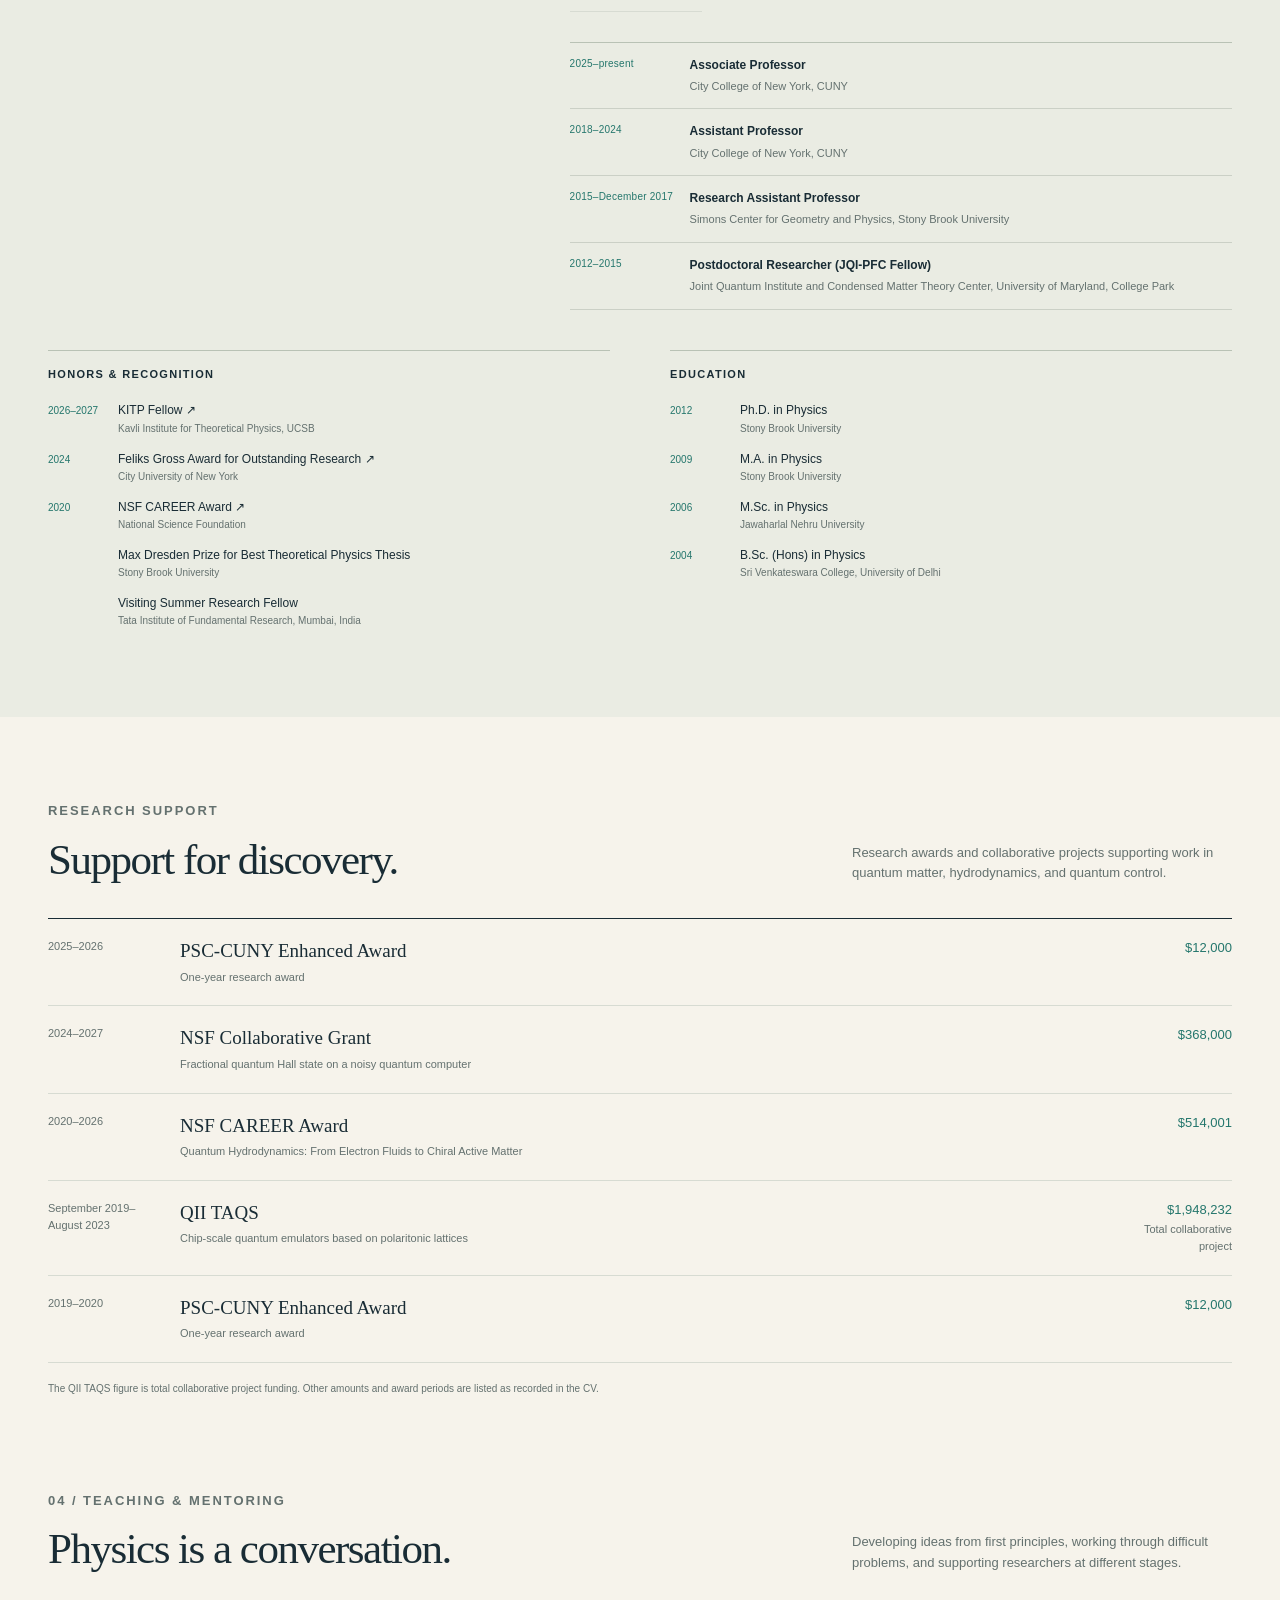
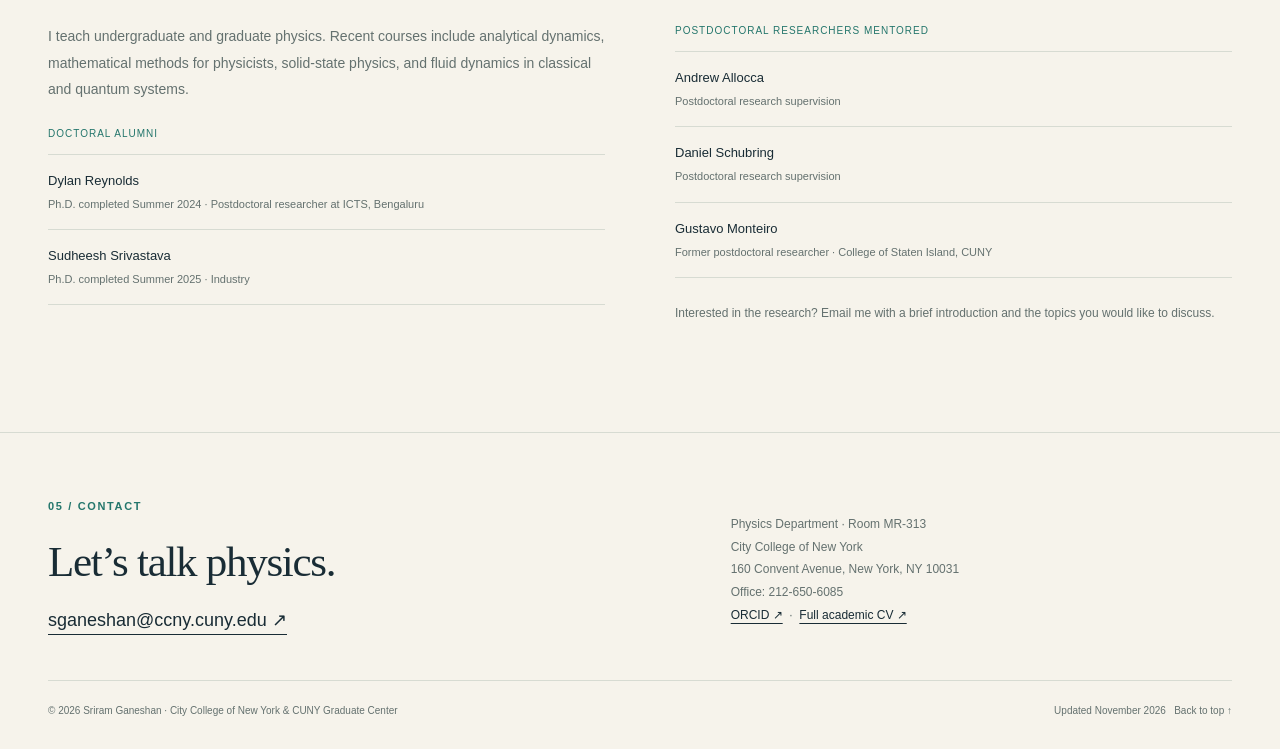
==== commit 150cbe09: "Host all figures and portrait on GitHub; remove Wix dependencies" ====
--- a/index.html
+++ b/index.html
@@ -9,23 +9,23 @@
 <section class="hero" id="home"><div class="wrap hero-layout"><div><p class="eyebrow">Theoretical physics · New York</p><h1>Sriram <span>Ganeshan</span></h1><p class="hero-subtitle">Quantum matter, hydrodynamics<br>&amp; control.</p><p class="hero-affiliation">Associate Professor of Physics<br>City College of New York &amp; CUNY Graduate Center</p><div class="actions"><a class="button" href="#research">Explore the research <span aria-hidden="true">↗</span></a><a class="text-link" href="#publications">Selected publications ↘</a></div></div><section class="paper-carousel" aria-label="Featured research papers" aria-roledescription="carousel" data-paper-carousel>
 <div class="paper-carousel-heading"><p class="eyebrow">Featured research</p><span class="paper-slide-count" aria-hidden="true" data-paper-count>01 / 06</span></div>
 <div class="paper-slides"><article class="paper-slide" id="featured-paper-1" role="group" aria-roledescription="slide" aria-label="1 of 6">
-  <a class="paper-figure-link" href="https://arxiv.org/abs/2609.35984" target="_blank" rel="noopener" aria-label="Read Nonreciprocal Chiral Automata"><img class="paper-figure" src="https://static.wixstatic.com/shapes/a7d93c_fc1edf3e52534faa821144b3a8bd6182.svg" width="1200" height="800" loading="eager" decoding="async" alt="Original figure showing the collision and streaming rules of nonreciprocal chiral automata."></a>
+  <a class="paper-figure-link" href="https://arxiv.org/abs/2609.35984" target="_blank" rel="noopener" aria-label="Read Nonreciprocal Chiral Automata"><img class="paper-figure" src="paper-nonreciprocal.svg" width="1200" height="800" loading="eager" decoding="async" alt="Original figure showing the collision and streaming rules of nonreciprocal chiral automata."></a>
   <div class="paper-slide-copy"><p class="paper-slide-meta">Preprint · 2026</p><h2 class="paper-slide-title"><a href="https://arxiv.org/abs/2609.35984" target="_blank" rel="noopener">Nonreciprocal Chiral Automata</a></h2><p class="paper-figure-credit">Figure 2 · Collision and streaming rules <span aria-hidden="true">·</span> <a href="https://arxiv.org/abs/2609.35984" target="_blank" rel="noopener">Read paper ↗</a></p></div>
 </article>
 <article class="paper-slide" id="featured-paper-2" role="group" aria-roledescription="slide" aria-label="2 of 6" hidden>
-  <a class="paper-figure-link" href="https://arxiv.org/abs/2607.26146" target="_blank" rel="noopener" aria-label="Read Lindbladian quantization of mechanical systems with nonholonomic constraints"><img class="paper-figure" src="https://static.wixstatic.com/media/a7d93c_3f9f8ede55924e5e85ceaacd0ed506aa~mv2.png" width="1200" height="800" loading="eager" decoding="async" alt="Colored probability distributions track a quantum skater along its curved classical trajectory."></a>
+  <a class="paper-figure-link" href="https://arxiv.org/abs/2607.26146" target="_blank" rel="noopener" aria-label="Read Lindbladian quantization of mechanical systems with nonholonomic constraints"><img class="paper-figure" src="paper-lindbladian.png" width="1200" height="800" loading="eager" decoding="async" alt="Colored probability distributions track a quantum skater along its curved classical trajectory."></a>
   <div class="paper-slide-copy"><p class="paper-slide-meta">Preprint · 2026</p><h2 class="paper-slide-title"><a href="https://arxiv.org/abs/2607.26146" target="_blank" rel="noopener">Lindbladian quantization of mechanical systems with nonholonomic constraints</a></h2><p class="paper-figure-credit">Figure 1, right panel · Quantum skater dynamics <span aria-hidden="true">·</span> <a href="https://arxiv.org/abs/2607.26146" target="_blank" rel="noopener">Read paper ↗</a></p></div>
 </article>
 <article class="paper-slide" id="featured-paper-3" role="group" aria-roledescription="slide" aria-label="3 of 6" hidden>
-  <a class="paper-figure-link" href="https://doi.org/10.1103/h5py-sxyq" target="_blank" rel="noopener" aria-label="Read Hydrodynamic edge modes and fragile surface states of symmetry-protected integer quantum Hall effect of bosons"><img class="paper-figure" src="https://static.wixstatic.com/shapes/a7d93c_b2a5787ac0c54d57952b80093d737751.svg" width="1200" height="800" loading="eager" decoding="async" alt="Edge-mode dispersion curves for different boundary conditions in a bosonic integer quantum Hall fluid."></a>
+  <a class="paper-figure-link" href="https://doi.org/10.1103/h5py-sxyq" target="_blank" rel="noopener" aria-label="Read Hydrodynamic edge modes and fragile surface states of symmetry-protected integer quantum Hall effect of bosons"><img class="paper-figure" src="paper-fragile-states.svg" width="1200" height="800" loading="eager" decoding="async" alt="Edge-mode dispersion curves for different boundary conditions in a bosonic integer quantum Hall fluid."></a>
   <div class="paper-slide-copy"><p class="paper-slide-meta">Physical Review B · 2026</p><h2 class="paper-slide-title"><a href="https://doi.org/10.1103/h5py-sxyq" target="_blank" rel="noopener">Hydrodynamic edge modes and fragile surface states of symmetry-protected integer quantum Hall effect of bosons</a></h2><p class="paper-figure-credit">Figure 3 (author manuscript) · Fragile surface states <span aria-hidden="true">·</span> <a href="https://doi.org/10.1103/h5py-sxyq" target="_blank" rel="noopener">Read paper ↗</a></p></div>
 </article>
 <article class="paper-slide" id="featured-paper-4" role="group" aria-roledescription="slide" aria-label="4 of 6" hidden>
-  <a class="paper-figure-link" href="https://arxiv.org/abs/2207.12415" target="_blank" rel="noopener" aria-label="Read Dynamical entanglement transition in the probabilistic control of chaos"><img class="paper-figure" src="https://static.wixstatic.com/media/a7d93c_c7c1ba19d4f94981a254918e729979a3~mv2.png" width="1200" height="800" loading="eager" decoding="async" alt="Quantum circuit, phase diagram, and domain-wall snapshots illustrating probabilistic control of chaos."></a>
+  <a class="paper-figure-link" href="https://arxiv.org/abs/2207.12415" target="_blank" rel="noopener" aria-label="Read Dynamical entanglement transition in the probabilistic control of chaos"><img class="paper-figure" src="paper-control-chaos.png" width="1200" height="800" loading="eager" decoding="async" alt="Quantum circuit, phase diagram, and domain-wall snapshots illustrating probabilistic control of chaos."></a>
   <div class="paper-slide-copy"><p class="paper-slide-meta">Physical Review Letters · 2023</p><h2 class="paper-slide-title"><a href="https://arxiv.org/abs/2207.12415" target="_blank" rel="noopener">Dynamical entanglement transition in the probabilistic control of chaos</a></h2><p class="paper-figure-credit">Figure 1 · Entanglement and probabilistic control <span aria-hidden="true">·</span> <a href="https://arxiv.org/abs/2207.12415" target="_blank" rel="noopener">Read paper ↗</a></p></div>
 </article>
 <article class="paper-slide" id="featured-paper-5" role="group" aria-roledescription="slide" aria-label="5 of 6" hidden>
-  <a class="paper-figure-link" href="https://doi.org/10.1103/PhysRevB.105.155137" target="_blank" rel="noopener" aria-label="Read Ungappable edge theories with finite dimensional Hilbert spaces"><img class="paper-figure" src="https://static.wixstatic.com/shapes/a7d93c_c2522f4bb1414a40b7748af659f55bda.svg" width="1200" height="800" loading="eager" decoding="async" alt="Original schematic of an impurity-ring model for an ungappable edge theory."></a>
+  <a class="paper-figure-link" href="https://doi.org/10.1103/PhysRevB.105.155137" target="_blank" rel="noopener" aria-label="Read Ungappable edge theories with finite dimensional Hilbert spaces"><img class="paper-figure" src="paper-ungappable-edges.svg" width="1200" height="800" loading="eager" decoding="async" alt="Original schematic of an impurity-ring model for an ungappable edge theory."></a>
   <div class="paper-slide-copy"><p class="paper-slide-meta">Physical Review B · 2022 · Editor’s Suggestion</p><h2 class="paper-slide-title"><a href="https://doi.org/10.1103/PhysRevB.105.155137" target="_blank" rel="noopener">Ungappable edge theories with finite dimensional Hilbert spaces</a></h2><p class="paper-figure-credit">Figure 2 · Impurity-ring model <span aria-hidden="true">·</span> <a href="https://doi.org/10.1103/PhysRevB.105.155137" target="_blank" rel="noopener">Read paper ↗</a></p></div>
 </article>
 <article class="paper-slide" id="featured-paper-6" role="group" aria-roledescription="slide" aria-label="6 of 6" hidden>
@@ -199,7 +199,7 @@
       <span class="pub-number" aria-hidden="true">52</span><div><a class="pub-title" href="https://doi.org/10.1039/C0CP00994F" target="_blank" rel="noopener">The role of hydrogen bonding in water–metal interactions ↗</a>
       <p class="pub-authors">Adrien Poissier, <strong>Sriram Ganeshan</strong>, M. V. Fernández-Serra</p><p class="pub-citation"><i>Physical Chemistry Chemical Physics</i>, <b>13</b>, 3375–3384, (2011)</p></div></li></ol><p class="pub-empty" id="publication-empty" hidden>No publications match this search. Try another term, year, or category.</p><noscript><style>.publication[hidden]{display:grid}</style><p>All publications are shown. Enable JavaScript to use search and filters.</p></noscript><div class="pub-bottom"><span>Publication records updated November 2026</span><a href="https://orcid.org/0009-0000-1488-5370" target="_blank" rel="noopener">ORCID 0009-0000-1488-5370 ↗</a></div></div></section>
 
-<section class="about-section" id="about"><div class="wrap"><div class="about-grid"><div><p class="eyebrow">03 / About</p><div class="about-profile"><img class="portrait" src="https://static.wixstatic.com/media/a7d93c_ba327c8e03be4b35b18fa35030f801cf~mv2.jpg" width="112" height="148" loading="lazy" alt="Portrait of Sriram Ganeshan"><div class="profile-caption"><strong>Sriram Ganeshan</strong>Associate Professor of Physics<br>CCNY &amp; CUNY Graduate Center<br><br><a href="https://www.ccny.cuny.edu/profiles/sriram-ganeshan" target="_blank" rel="noopener">Faculty profile ↗</a></div></div></div><div class="about-copy"><p>I am an Associate Professor of Physics at the City College of New York and a faculty member in the Physics doctoral program at the CUNY Graduate Center. My group studies topological phases of matter, quantum chaos and control, localization and thermalization, and the hydrodynamics of quantum and active fluids.</p><p>Our research connects fractional quantum Hall systems with geophysical waves, explores fluids with broken parity, and investigates how measurement and feedback can control quantum dynamics.</p><p>I joined CCNY in 2018 after appointments at the Simons Center for Geometry and Physics at Stony Brook University and at the Joint Quantum Institute and Condensed Matter Theory Center at the University of Maryland. I received my Ph.D. in Physics from Stony Brook in 2012.</p><a class="text-link" href="cv.html">View full academic CV ↗</a><div class="timeline" aria-label="Academic appointments"><div class="timeline-row"><span class="date">2025–present</span><div><strong>Associate Professor</strong><small>City College of New York, CUNY</small></div></div><div class="timeline-row"><span class="date">2018–2024</span><div><strong>Assistant Professor</strong><small>City College of New York, CUNY</small></div></div><div class="timeline-row"><span class="date">2015–December 2017</span><div><strong>Research Assistant Professor</strong><small>Simons Center for Geometry and Physics, Stony Brook University</small></div></div><div class="timeline-row"><span class="date">2012–2015</span><div><strong>Postdoctoral Researcher (JQI-PFC Fellow)</strong><small>Joint Quantum Institute and Condensed Matter Theory Center, University of Maryland, College Park</small></div></div></div></div></div><div class="about-details"><div><h3 class="detail-heading">Honors &amp; recognition</h3><ul class="honor-list"><li><span>2026–2027</span><a href="https://www.kitp.ucsb.edu/about-us/people/kitp-fellows-directory" target="_blank" rel="noopener">KITP Fellow ↗</a><small style="display:block;padding-left:70px;color:var(--muted)">Kavli Institute for Theoretical Physics, UCSB</small></li><li><span>2024</span><a href="https://www.gc.cuny.edu/events/feliks-gross-henry-wasser-awardee-lectures-1" target="_blank" rel="noopener">Feliks Gross Award for Outstanding Research ↗</a><small style="display:block;padding-left:70px;color:var(--muted)">City University of New York</small></li><li><span>2020</span><a href="https://www.ccny.cuny.edu/news/ccnys-sriram-ganeshan-wins-nsf-career-award-quantum-hydrodynamics-research" target="_blank" rel="noopener">NSF CAREER Award ↗</a><small style="display:block;padding-left:70px;color:var(--muted)">National Science Foundation</small></li><li><span></span>Max Dresden Prize for Best Theoretical Physics Thesis<small style="display:block;padding-left:70px;color:var(--muted)">Stony Brook University</small></li><li><span></span>Visiting Summer Research Fellow<small style="display:block;padding-left:70px;color:var(--muted)">Tata Institute of Fundamental Research, Mumbai, India</small></li></ul></div><div><h3 class="detail-heading">Education</h3><ul class="education-list"><li><span>2012</span>Ph.D. in Physics<small>Stony Brook University</small></li><li><span>2009</span>M.A. in Physics<small>Stony Brook University</small></li><li><span>2006</span>M.Sc. in Physics<small>Jawaharlal Nehru University</small></li><li><span>2004</span>B.Sc. (Hons) in Physics<small>Sri Venkateswara College, University of Delhi</small></li></ul></div></div></div></section>
+<section class="about-section" id="about"><div class="wrap"><div class="about-grid"><div><p class="eyebrow">03 / About</p><div class="about-profile"><img class="portrait" src="sriram-ganeshan.jpg" width="112" height="148" loading="lazy" alt="Portrait of Sriram Ganeshan"><div class="profile-caption"><strong>Sriram Ganeshan</strong>Associate Professor of Physics<br>CCNY &amp; CUNY Graduate Center<br><br><a href="https://www.ccny.cuny.edu/profiles/sriram-ganeshan" target="_blank" rel="noopener">Faculty profile ↗</a></div></div></div><div class="about-copy"><p>I am an Associate Professor of Physics at the City College of New York and a faculty member in the Physics doctoral program at the CUNY Graduate Center. My group studies topological phases of matter, quantum chaos and control, localization and thermalization, and the hydrodynamics of quantum and active fluids.</p><p>Our research connects fractional quantum Hall systems with geophysical waves, explores fluids with broken parity, and investigates how measurement and feedback can control quantum dynamics.</p><p>I joined CCNY in 2018 after appointments at the Simons Center for Geometry and Physics at Stony Brook University and at the Joint Quantum Institute and Condensed Matter Theory Center at the University of Maryland. I received my Ph.D. in Physics from Stony Brook in 2012.</p><a class="text-link" href="cv.html">View full academic CV ↗</a><div class="timeline" aria-label="Academic appointments"><div class="timeline-row"><span class="date">2025–present</span><div><strong>Associate Professor</strong><small>City College of New York, CUNY</small></div></div><div class="timeline-row"><span class="date">2018–2024</span><div><strong>Assistant Professor</strong><small>City College of New York, CUNY</small></div></div><div class="timeline-row"><span class="date">2015–December 2017</span><div><strong>Research Assistant Professor</strong><small>Simons Center for Geometry and Physics, Stony Brook University</small></div></div><div class="timeline-row"><span class="date">2012–2015</span><div><strong>Postdoctoral Researcher (JQI-PFC Fellow)</strong><small>Joint Quantum Institute and Condensed Matter Theory Center, University of Maryland, College Park</small></div></div></div></div></div><div class="about-details"><div><h3 class="detail-heading">Honors &amp; recognition</h3><ul class="honor-list"><li><span>2026–2027</span><a href="https://www.kitp.ucsb.edu/about-us/people/kitp-fellows-directory" target="_blank" rel="noopener">KITP Fellow ↗</a><small style="display:block;padding-left:70px;color:var(--muted)">Kavli Institute for Theoretical Physics, UCSB</small></li><li><span>2024</span><a href="https://www.gc.cuny.edu/events/feliks-gross-henry-wasser-awardee-lectures-1" target="_blank" rel="noopener">Feliks Gross Award for Outstanding Research ↗</a><small style="display:block;padding-left:70px;color:var(--muted)">City University of New York</small></li><li><span>2020</span><a href="https://www.ccny.cuny.edu/news/ccnys-sriram-ganeshan-wins-nsf-career-award-quantum-hydrodynamics-research" target="_blank" rel="noopener">NSF CAREER Award ↗</a><small style="display:block;padding-left:70px;color:var(--muted)">National Science Foundation</small></li><li><span></span>Max Dresden Prize for Best Theoretical Physics Thesis<small style="display:block;padding-left:70px;color:var(--muted)">Stony Brook University</small></li><li><span></span>Visiting Summer Research Fellow<small style="display:block;padding-left:70px;color:var(--muted)">Tata Institute of Fundamental Research, Mumbai, India</small></li></ul></div><div><h3 class="detail-heading">Education</h3><ul class="education-list"><li><span>2012</span>Ph.D. in Physics<small>Stony Brook University</small></li><li><span>2009</span>M.A. in Physics<small>Stony Brook University</small></li><li><span>2006</span>M.Sc. in Physics<small>Jawaharlal Nehru University</small></li><li><span>2004</span>B.Sc. (Hons) in Physics<small>Sri Venkateswara College, University of Delhi</small></li></ul></div></div></div></section>
 
 <section class="section" id="funding"><div class="wrap"><div class="section-heading"><div><p class="eyebrow">Research support</p><h2>Support for discovery.</h2></div><p>Research awards and collaborative projects supporting work in quantum matter, hydrodynamics, and quantum control.</p></div><div class="funding-list"><div class="funding-row"><span class="date">2025–2026</span><div><h3>PSC-CUNY Enhanced Award</h3><p>One-year research award</p></div><div class="funding-amount">$12,000<p></p></div></div><div class="funding-row"><span class="date">2024–2027</span><div><h3>NSF Collaborative Grant</h3><p>Fractional quantum Hall state on a noisy quantum computer</p></div><div class="funding-amount">$368,000<p></p></div></div><div class="funding-row"><span class="date">2020–2026</span><div><h3>NSF CAREER Award</h3><p>Quantum Hydrodynamics: From Electron Fluids to Chiral Active Matter</p></div><div class="funding-amount">$514,001<p></p></div></div><div class="funding-row"><span class="date">September 2019–August 2023</span><div><h3>QII TAQS</h3><p>Chip-scale quantum emulators based on polaritonic lattices</p></div><div class="funding-amount">$1,948,232<p>Total collaborative project</p></div></div><div class="funding-row"><span class="date">2019–2020</span><div><h3>PSC-CUNY Enhanced Award</h3><p>One-year research award</p></div><div class="funding-amount">$12,000<p></p></div></div></div><p class="funding-note">The QII TAQS figure is total collaborative project funding. Other amounts and award periods are listed as recorded in the CV.</p></div></section>
 
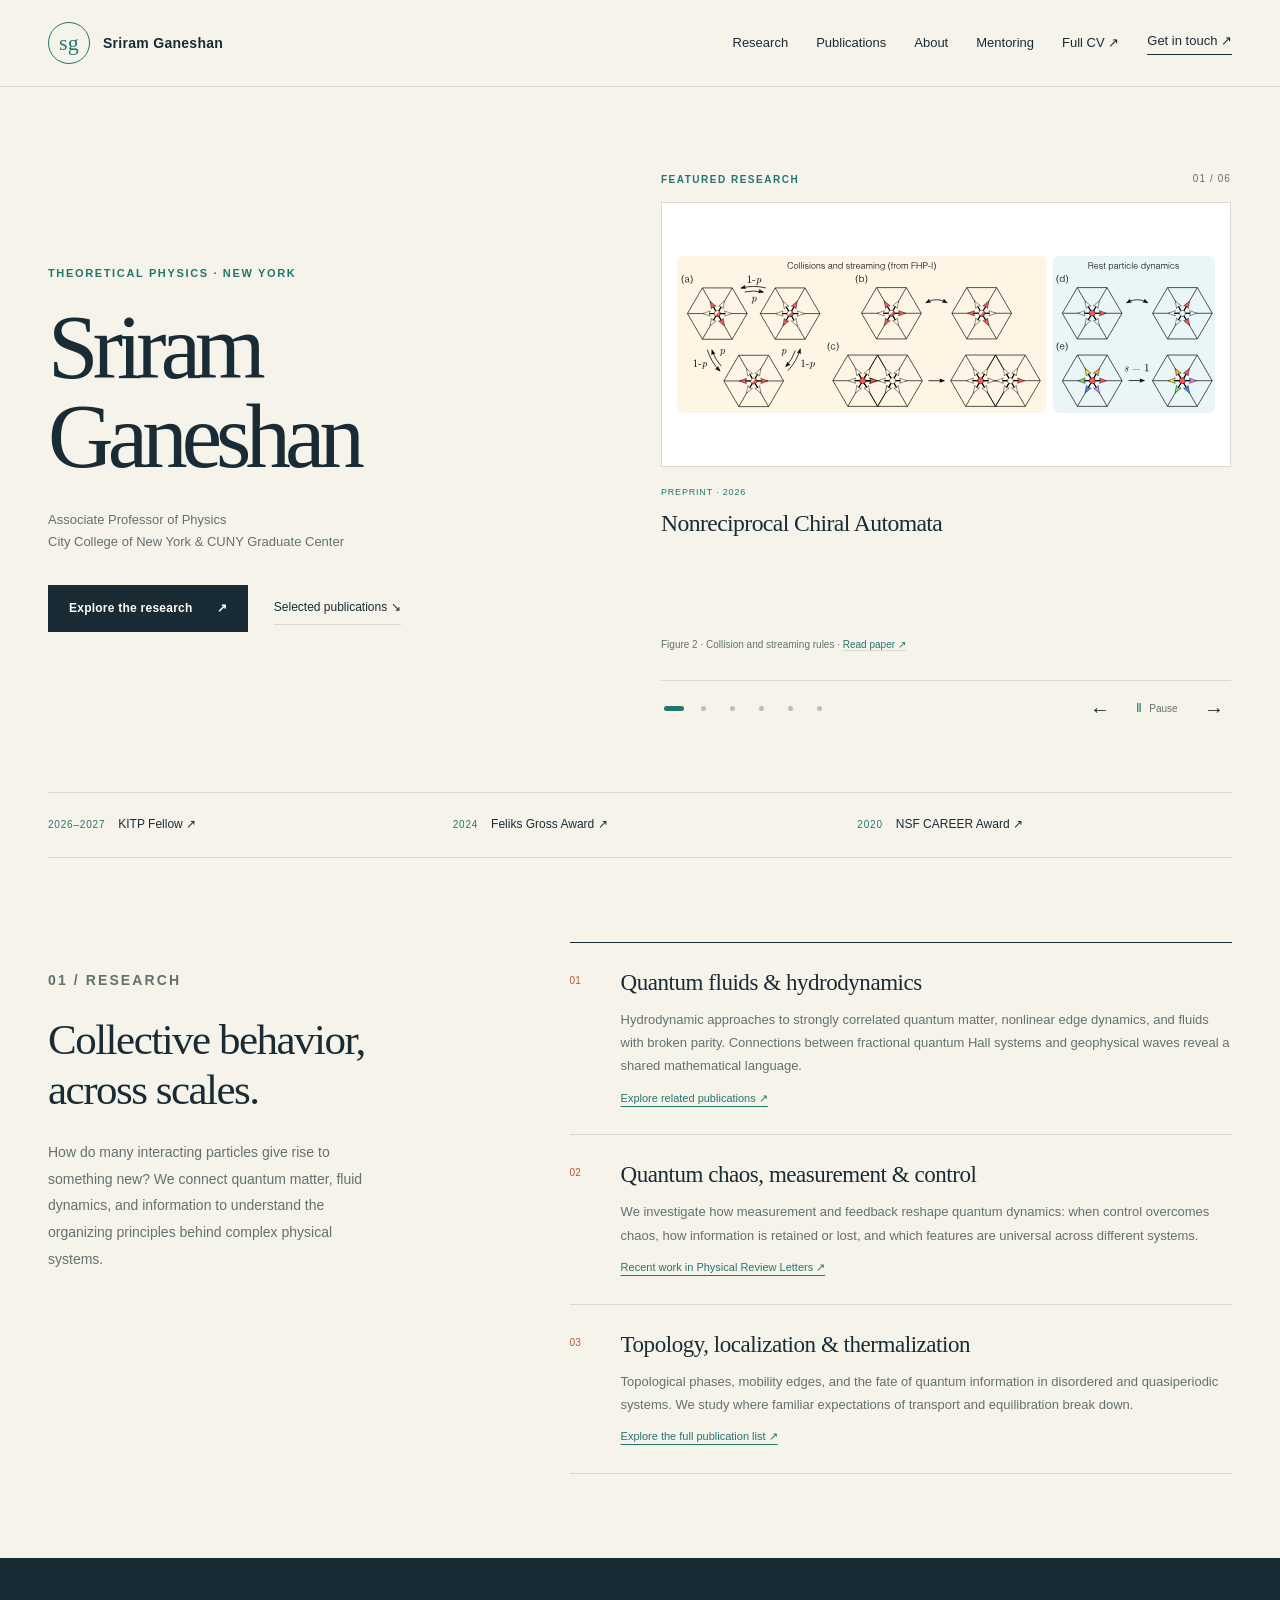
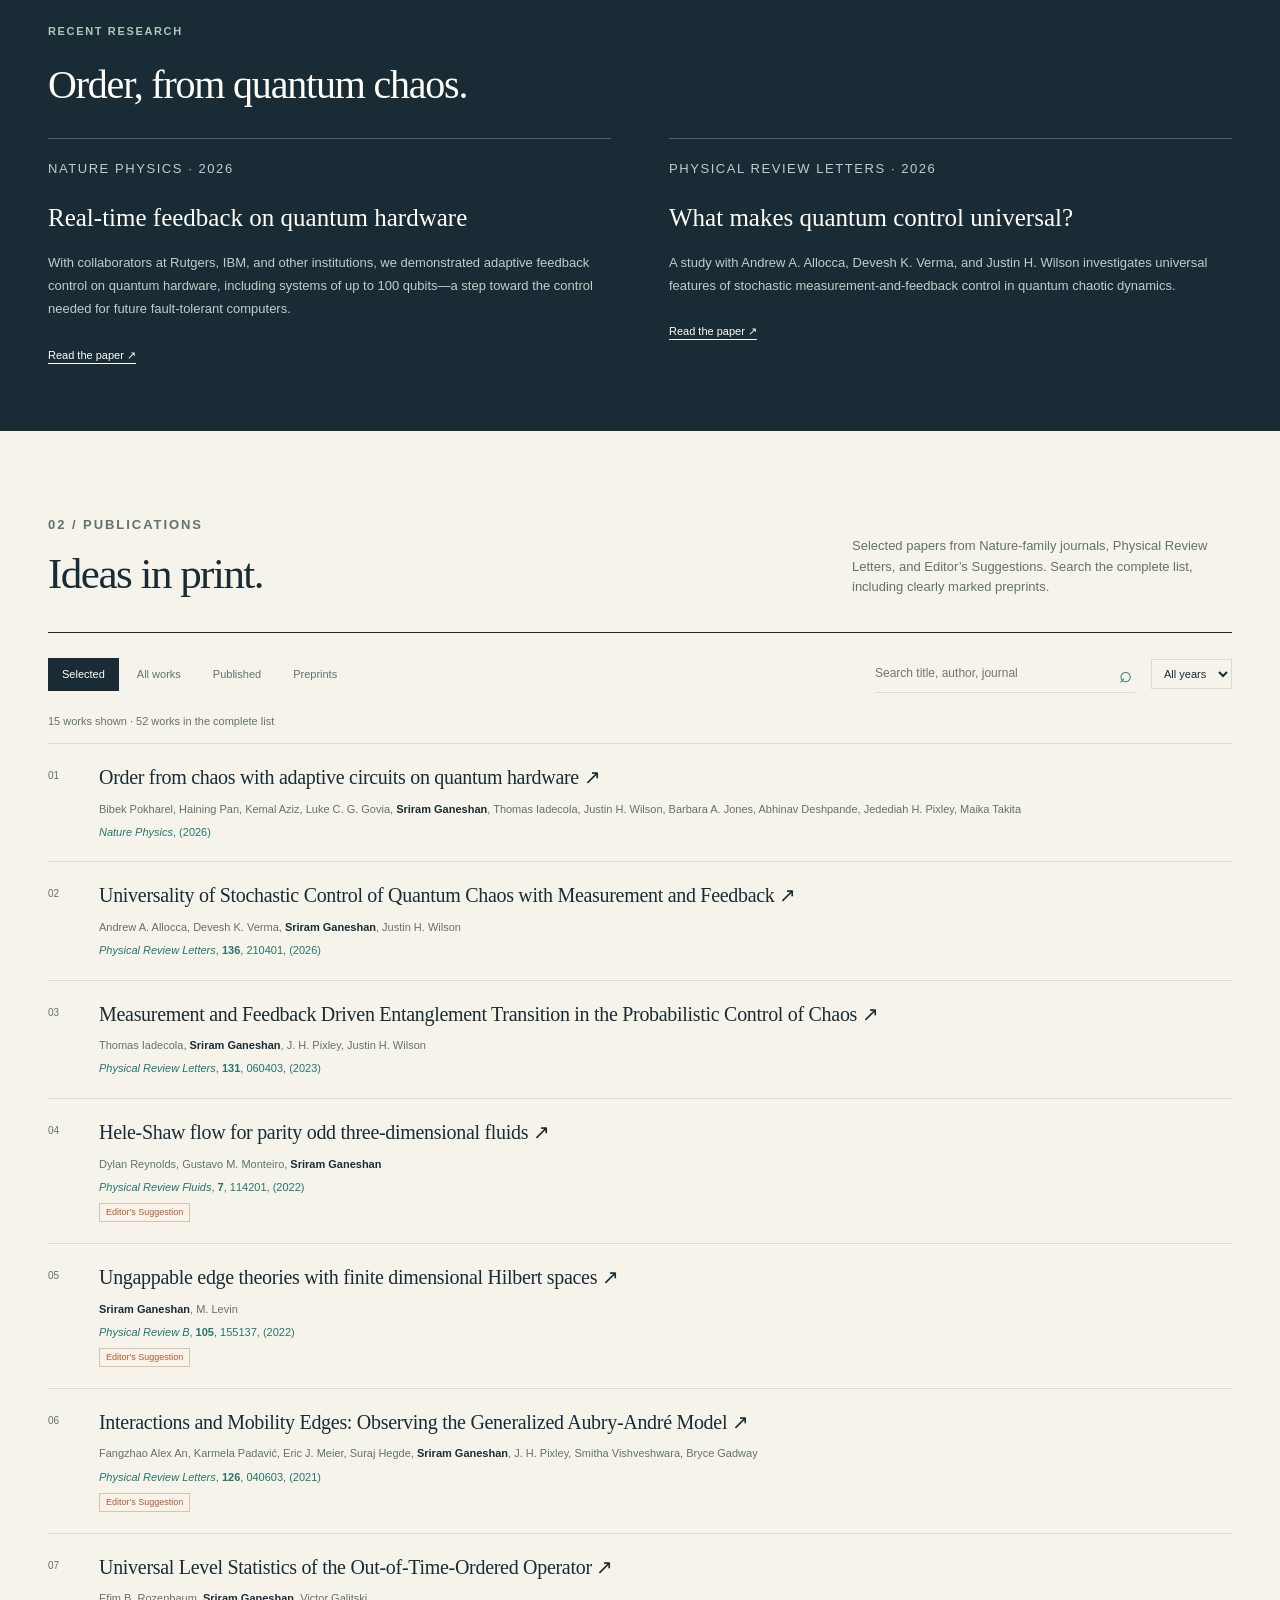
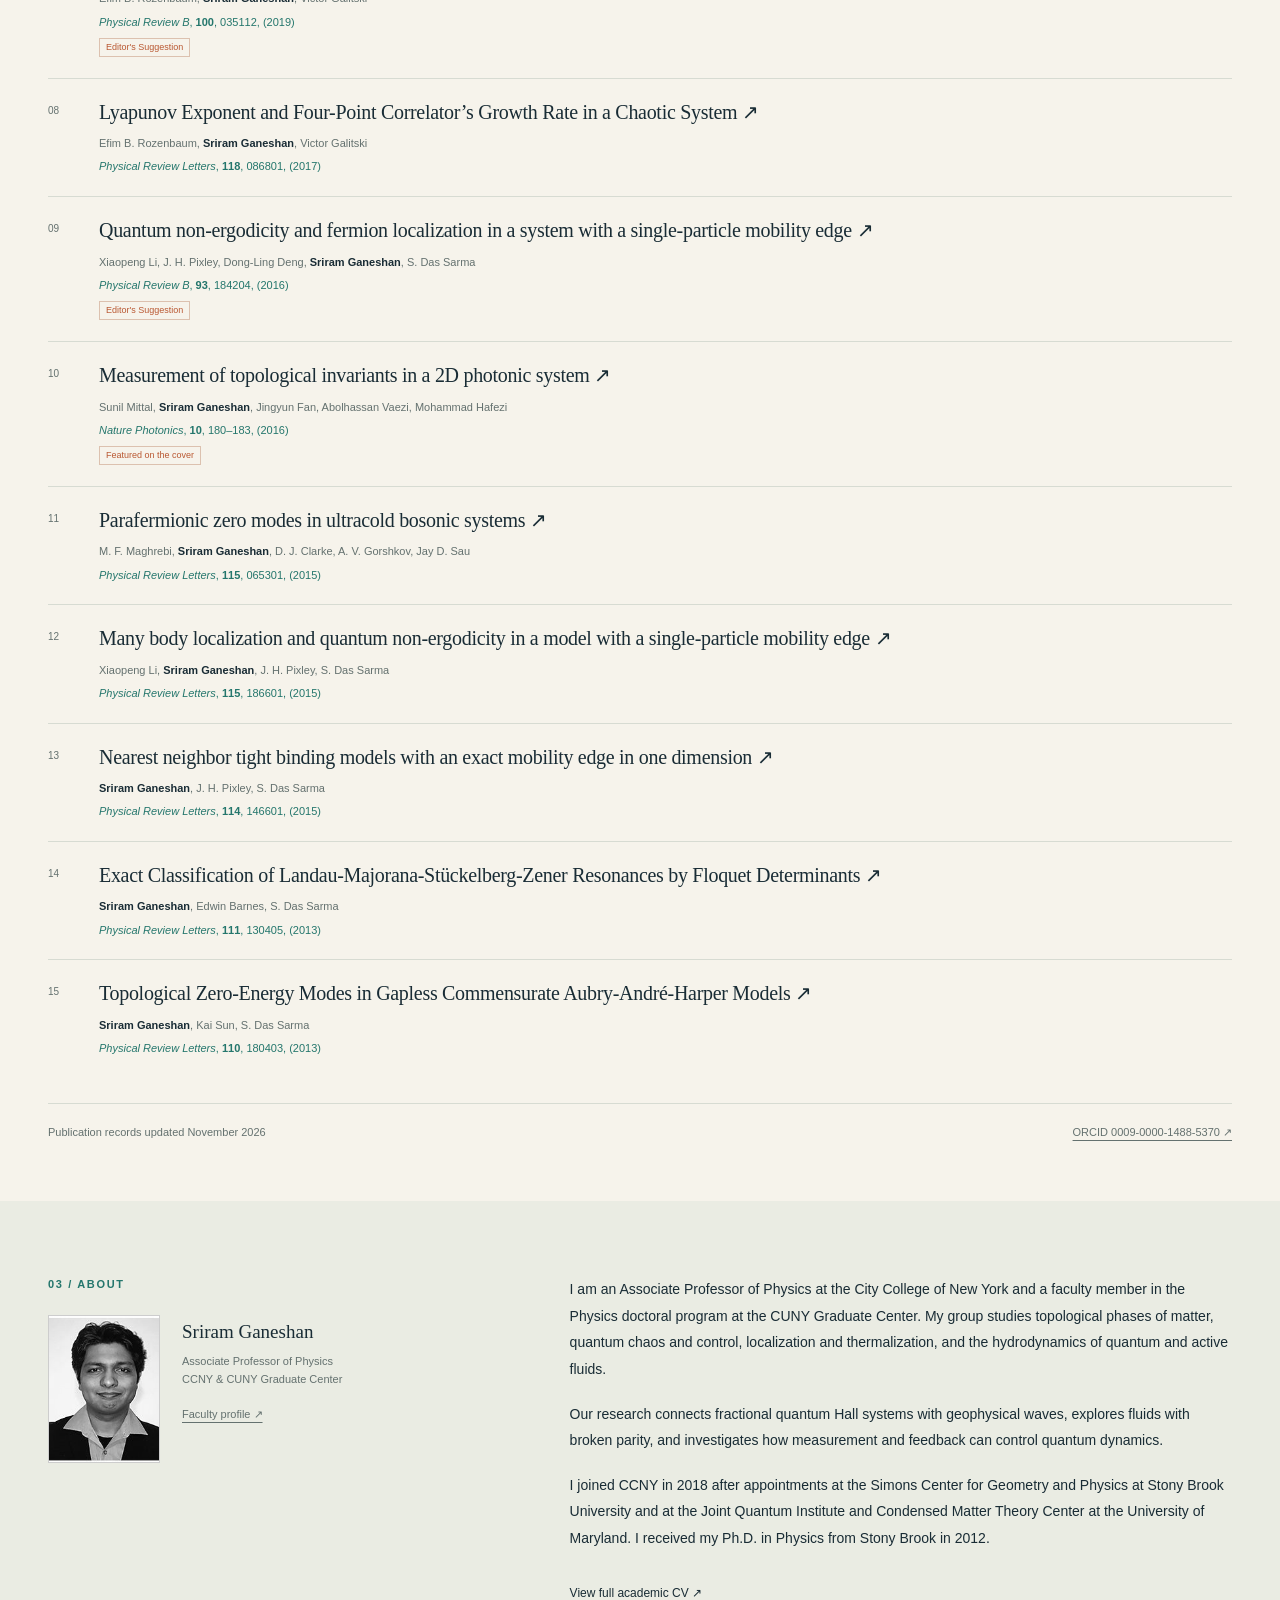
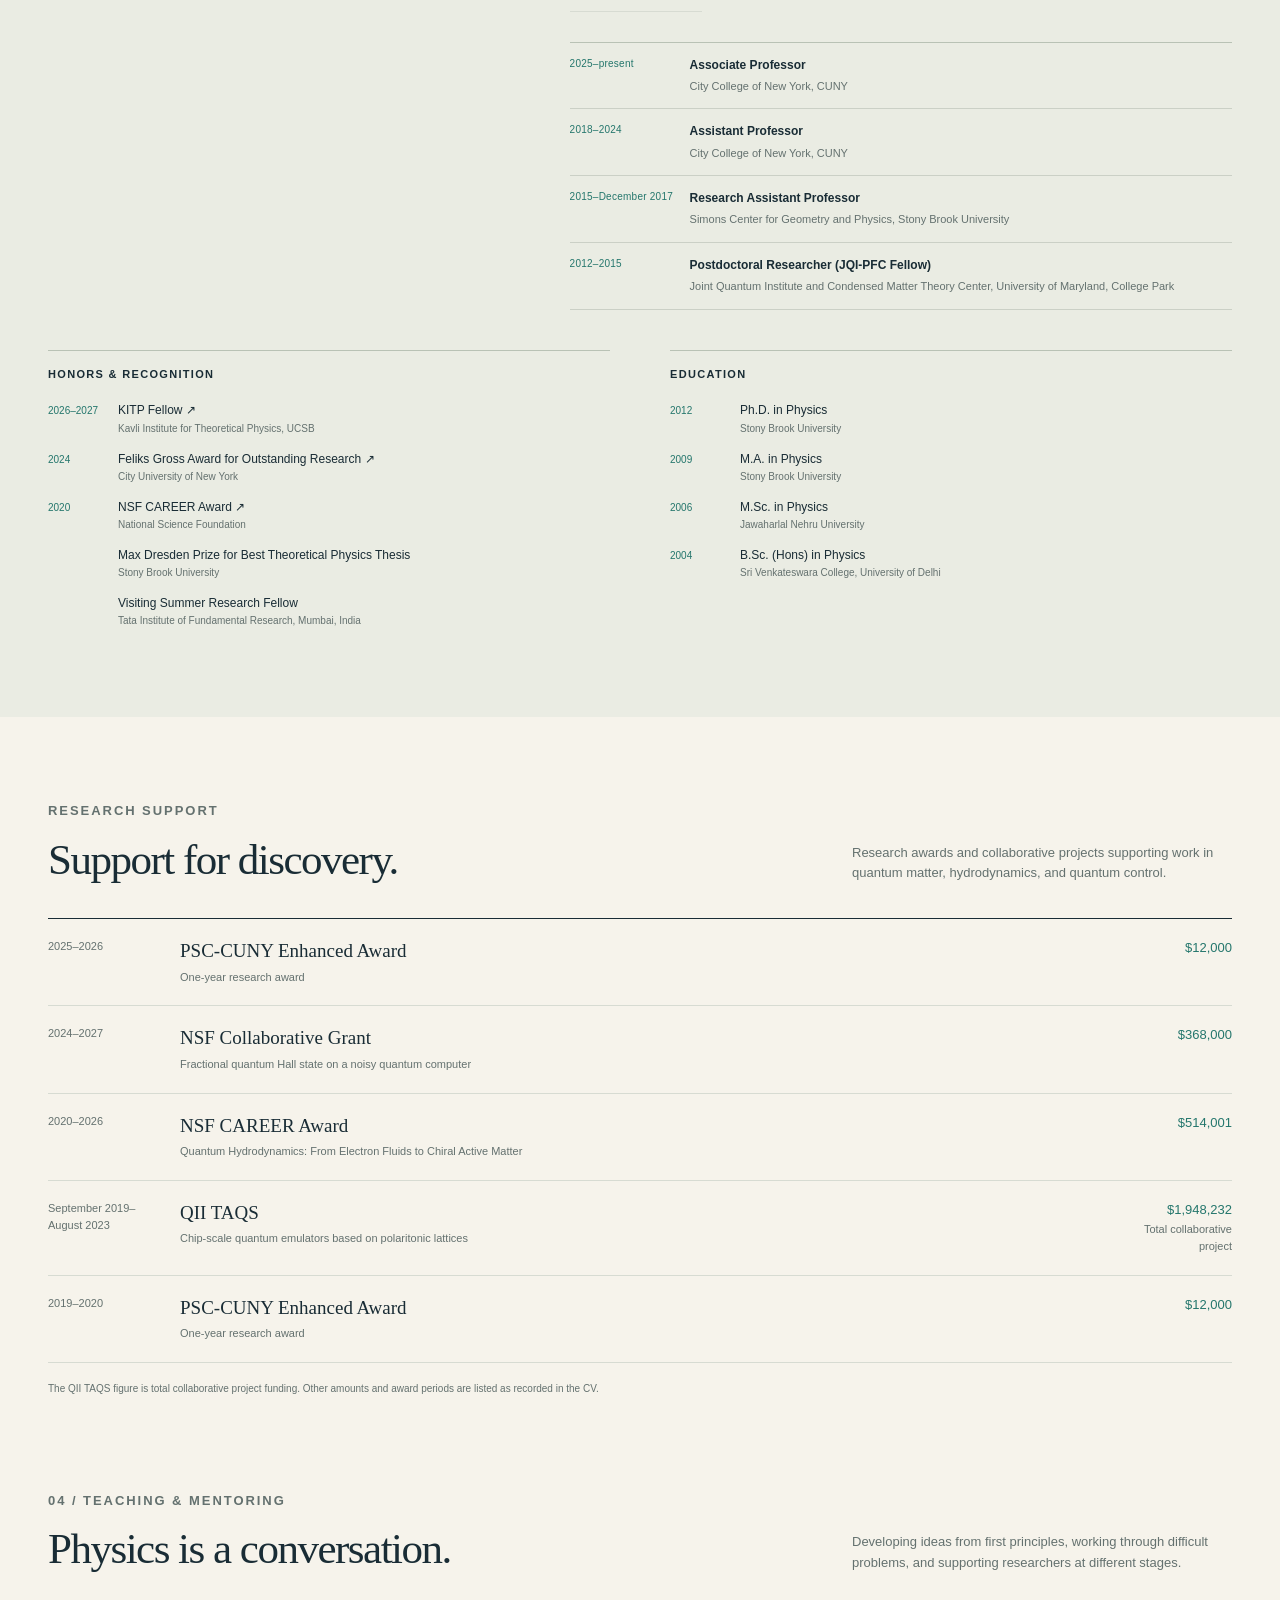
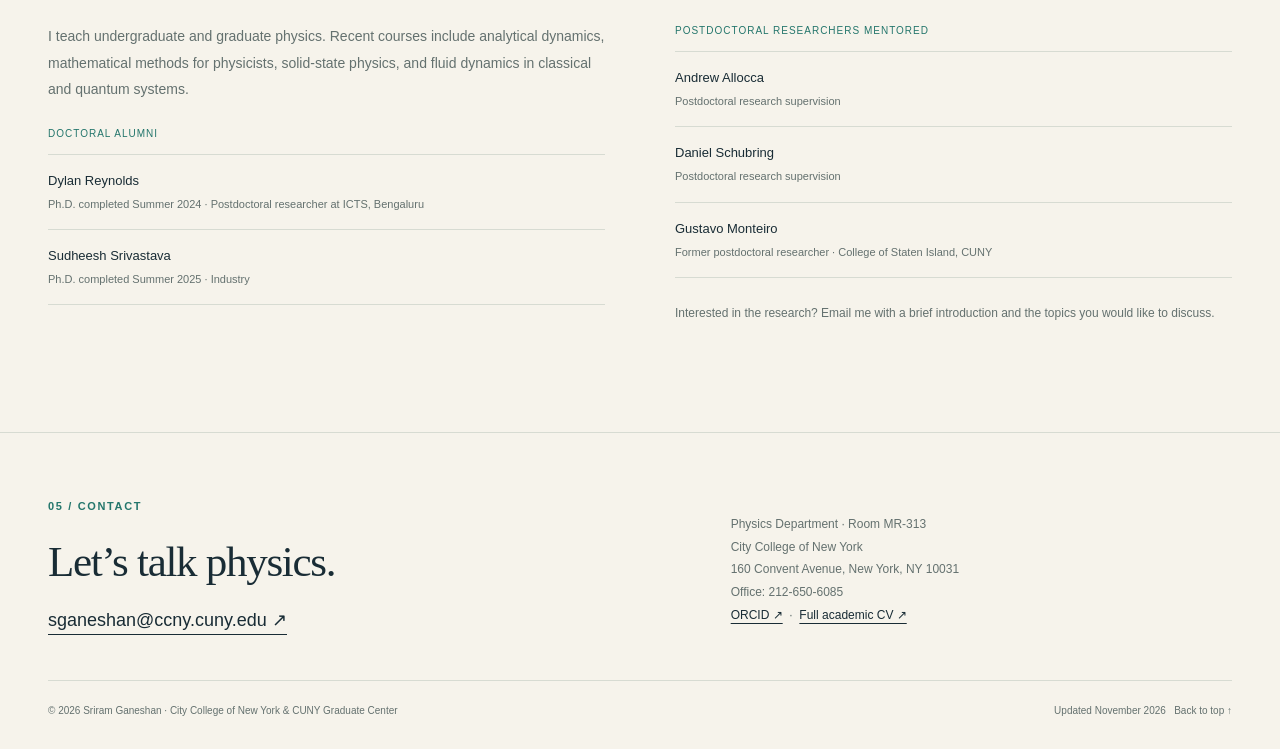
==== commit b2c4a7ac: "Remove equal-contribution notes and homepage subheading" ====
--- a/index.html
+++ b/index.html
@@ -6,7 +6,7 @@
 <a class="skip-link" href="#main">Skip to content</a>
 <header class="site-header"><div class="wrap header-row"><a class="brand" href="#home" aria-label="Sriram Ganeshan home"><span class="brand-mark" aria-hidden="true">sg</span>Sriram Ganeshan</a><button class="menu-toggle" aria-expanded="false" aria-controls="main-nav">Menu +</button><nav class="nav" id="main-nav" aria-label="Main navigation"><a href="#research">Research</a><a href="#publications">Publications</a><a href="#about">About</a><a href="#mentoring">Mentoring</a><a href="cv.html">Full CV ↗</a><a class="nav-contact" href="#contact">Get in touch ↗</a></nav></div></header>
 <main id="main">
-<section class="hero" id="home"><div class="wrap hero-layout"><div><p class="eyebrow">Theoretical physics · New York</p><h1>Sriram <span>Ganeshan</span></h1><p class="hero-subtitle">Quantum matter, hydrodynamics<br>&amp; control.</p><p class="hero-affiliation">Associate Professor of Physics<br>City College of New York &amp; CUNY Graduate Center</p><div class="actions"><a class="button" href="#research">Explore the research <span aria-hidden="true">↗</span></a><a class="text-link" href="#publications">Selected publications ↘</a></div></div><section class="paper-carousel" aria-label="Featured research papers" aria-roledescription="carousel" data-paper-carousel>
+<section class="hero" id="home"><div class="wrap hero-layout"><div><p class="eyebrow">Theoretical physics · New York</p><h1>Sriram <span>Ganeshan</span></h1><p class="hero-affiliation">Associate Professor of Physics<br>City College of New York &amp; CUNY Graduate Center</p><div class="actions"><a class="button" href="#research">Explore the research <span aria-hidden="true">↗</span></a><a class="text-link" href="#publications">Selected publications ↘</a></div></div><section class="paper-carousel" aria-label="Featured research papers" aria-roledescription="carousel" data-paper-carousel>
 <div class="paper-carousel-heading"><p class="eyebrow">Featured research</p><span class="paper-slide-count" aria-hidden="true" data-paper-count>01 / 06</span></div>
 <div class="paper-slides"><article class="paper-slide" id="featured-paper-1" role="group" aria-roledescription="slide" aria-label="1 of 6">
   <a class="paper-figure-link" href="https://arxiv.org/abs/2609.35984" target="_blank" rel="noopener" aria-label="Read Nonreciprocal Chiral Automata"><img class="paper-figure" src="paper-nonreciprocal.svg" width="1200" height="800" loading="eager" decoding="async" alt="Original figure showing the collision and streaming rules of nonreciprocal chiral automata."></a>
@@ -119,10 +119,10 @@
       <p class="pub-authors"><strong>Sriram Ganeshan</strong>, Alexios P. Polychronakos</p><p class="pub-citation"><i>SciPost Physics Core</i>, <b>3</b>, 003, (2020)</p></div></li>
 <li class="publication" id="pub-26" data-year="2020" data-type="published" data-selected="false" hidden>
       <span class="pub-number" aria-hidden="true">26</span><div><a class="pub-title" href="https://doi.org/10.1103/PhysRevFluids.5.104802" target="_blank" rel="noopener">Hydrodynamics of two-dimensional compressible fluid with broken parity: variational principle and free surface dynamics in the absence of dissipation ↗</a>
-      <p class="pub-authors">Alexander G. Abanov, Tankut Can, <strong>Sriram Ganeshan</strong>, Gustavo M. Monteiro</p><p class="pub-citation"><i>Physical Review Fluids</i>, <b>5</b>, 104802, (2020)</p><span class="pub-badge">Equal contribution</span></div></li>
+      <p class="pub-authors">Alexander G. Abanov, Tankut Can, <strong>Sriram Ganeshan</strong>, Gustavo M. Monteiro</p><p class="pub-citation"><i>Physical Review Fluids</i>, <b>5</b>, 104802, (2020)</p></div></li>
 <li class="publication" id="pub-27" data-year="2019" data-type="published" data-selected="true">
       <span class="pub-number" aria-hidden="true">27</span><div><a class="pub-title" href="https://doi.org/10.1103/PhysRevB.100.035112" target="_blank" rel="noopener">Universal Level Statistics of the Out-of-Time-Ordered Operator ↗</a>
-      <p class="pub-authors">Efim B. Rozenbaum, <strong>Sriram Ganeshan</strong>, Victor Galitski</p><p class="pub-citation"><i>Physical Review B</i>, <b>100</b>, 035112, (2019)</p><span class="pub-badge">Editor&#x27;s Suggestion</span><span class="pub-badge">Equal contribution</span></div></li>
+      <p class="pub-authors">Efim B. Rozenbaum, <strong>Sriram Ganeshan</strong>, Victor Galitski</p><p class="pub-citation"><i>Physical Review B</i>, <b>100</b>, 035112, (2019)</p><span class="pub-badge">Editor&#x27;s Suggestion</span></div></li>
 <li class="publication" id="pub-28" data-year="2018" data-type="published" data-selected="false" hidden>
       <span class="pub-number" aria-hidden="true">28</span><div><a class="pub-title" href="https://doi.org/10.1103/PhysRevB.98.155401" target="_blank" rel="noopener">Piecewise-terminated spherical topological insulator as a virtual breadboard for Majorana circuitry ↗</a>
       <p class="pub-authors">Adam C. Durst, <strong>Sriram Ganeshan</strong></p><p class="pub-citation"><i>Physical Review B</i>, <b>98</b>, 155401, (2018)</p></div></li>
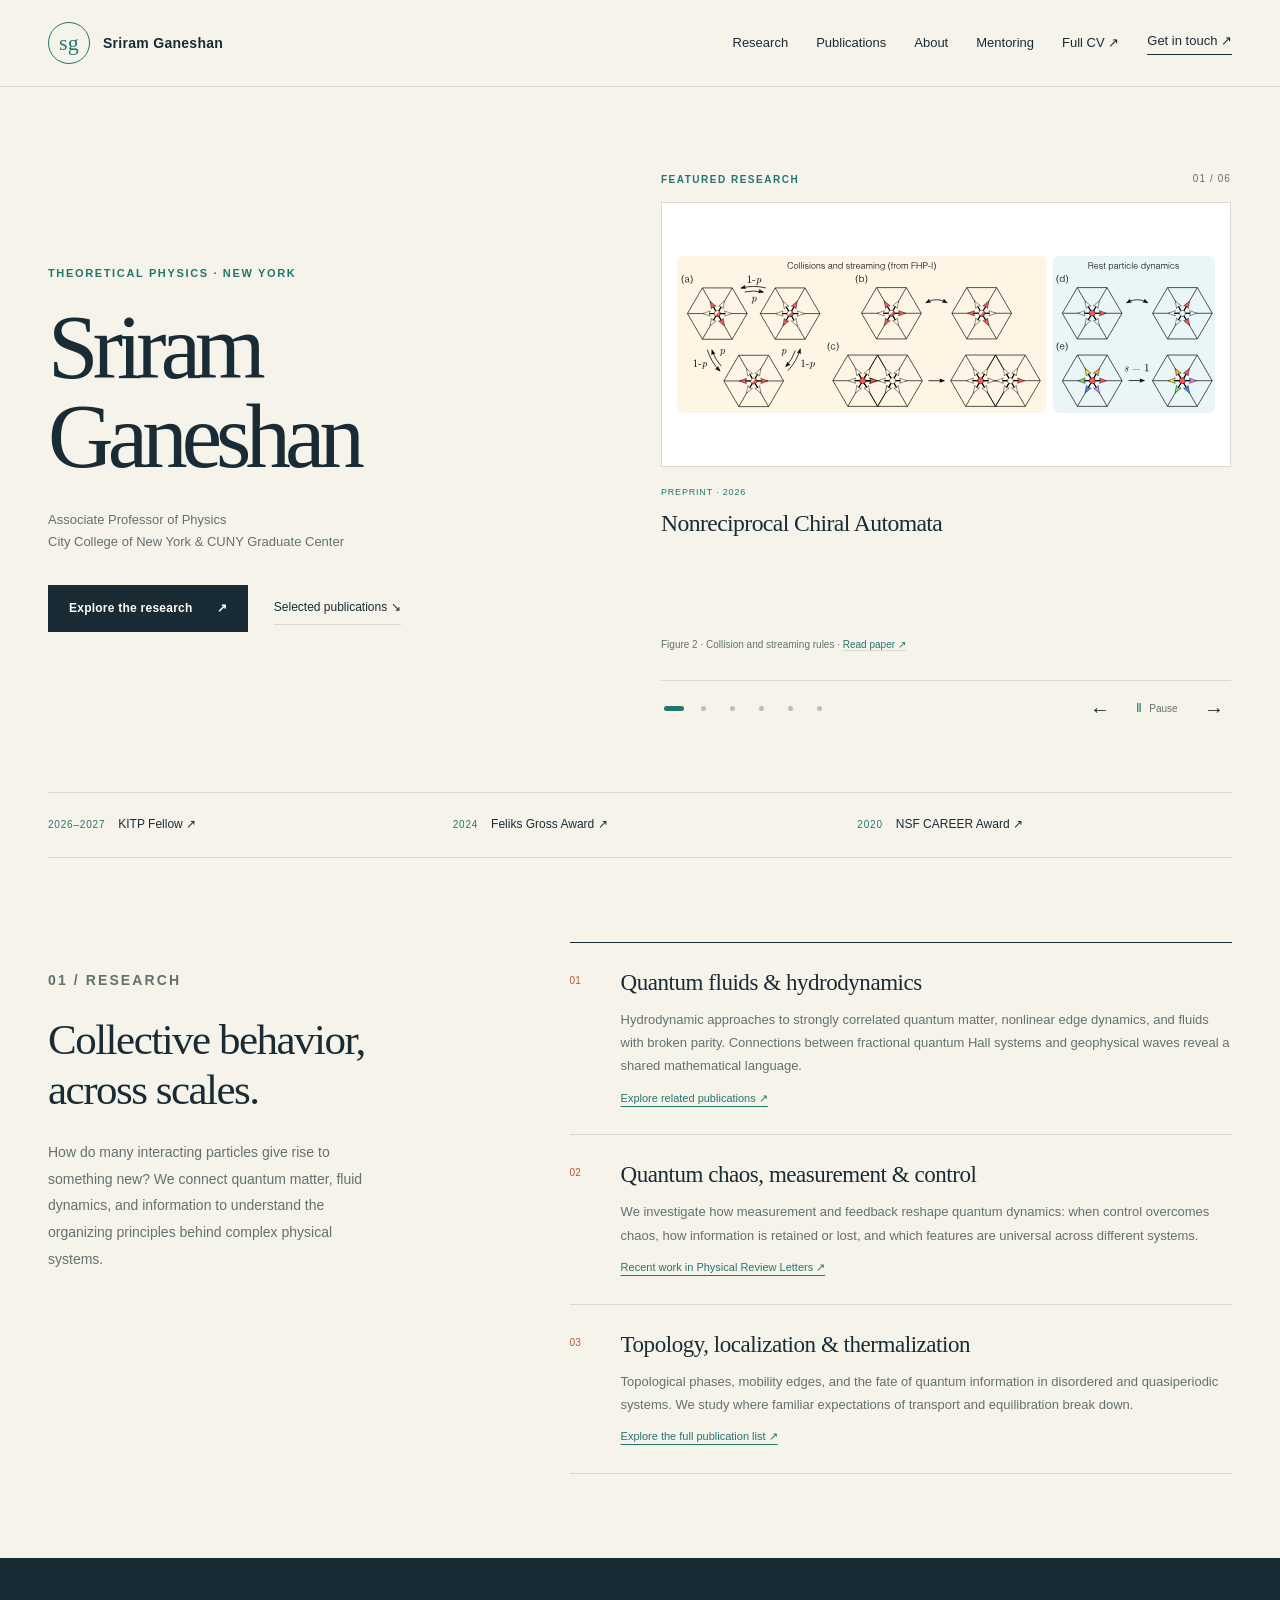
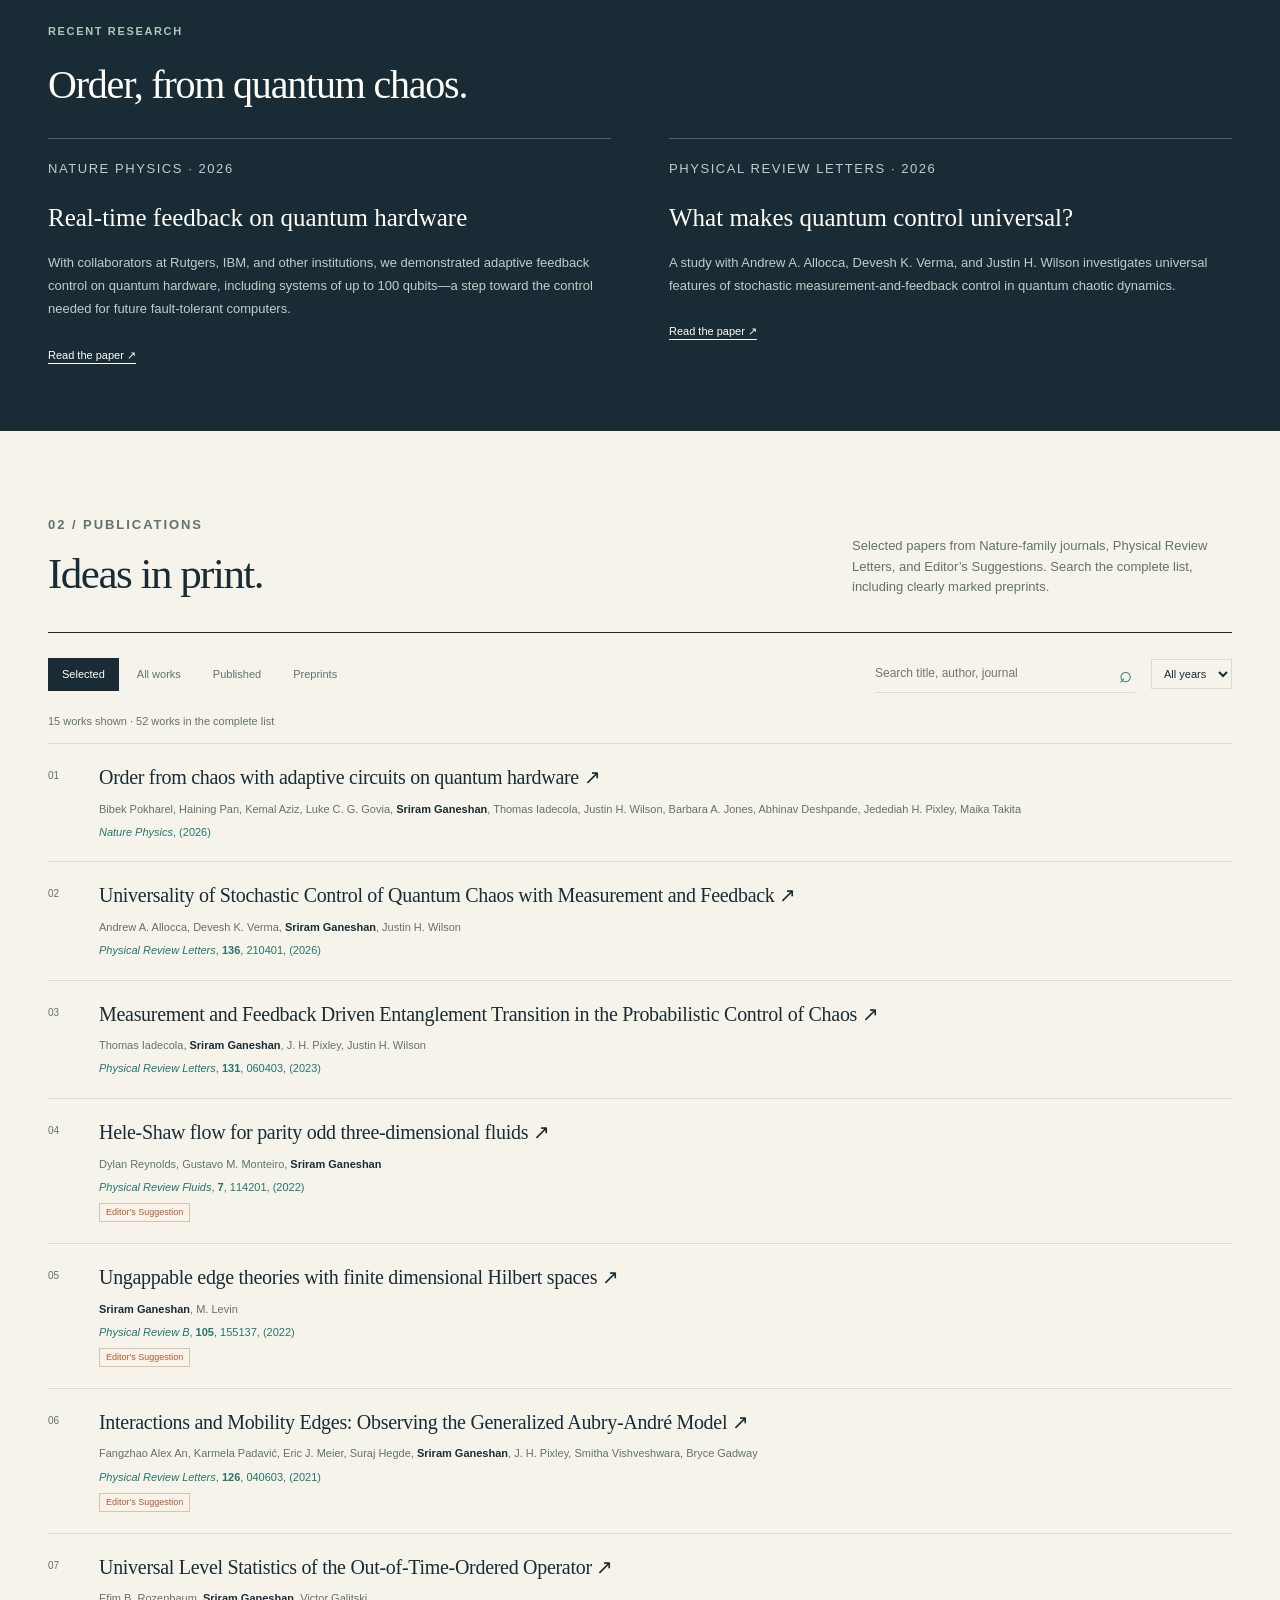
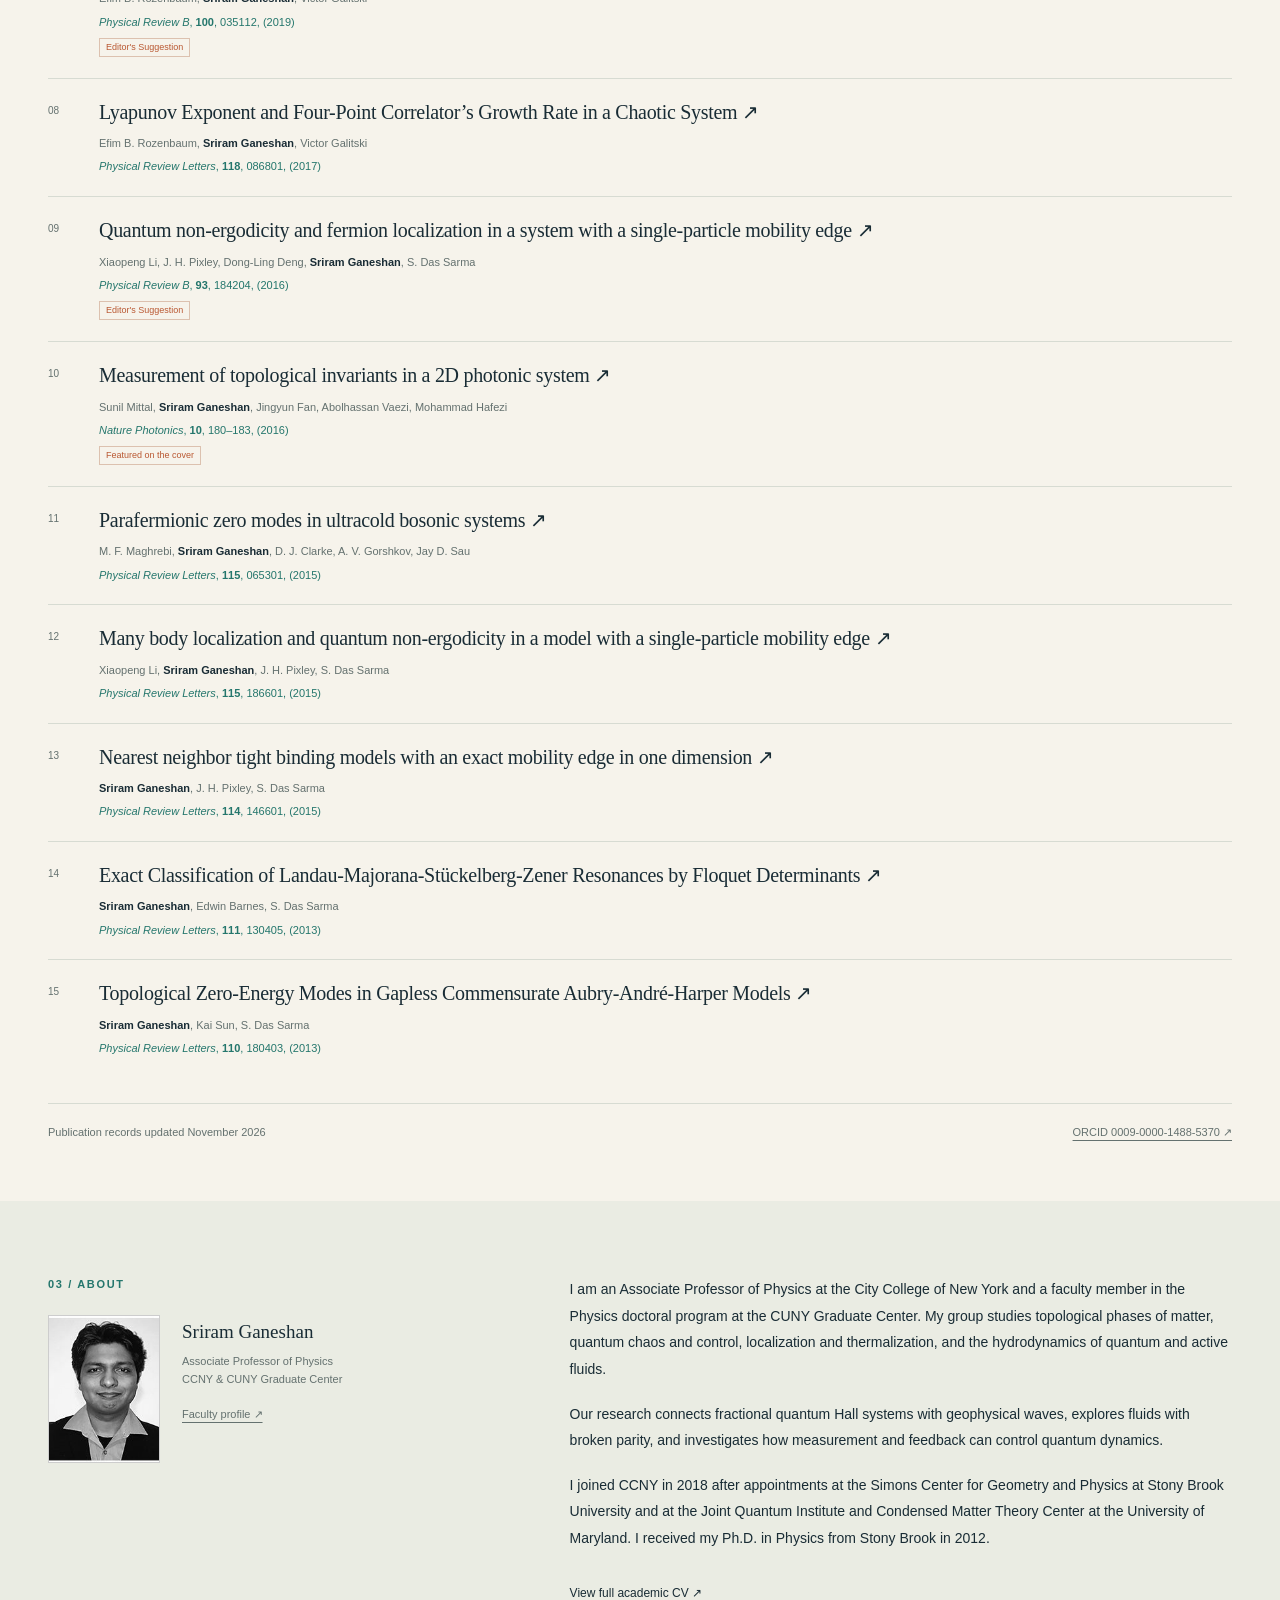
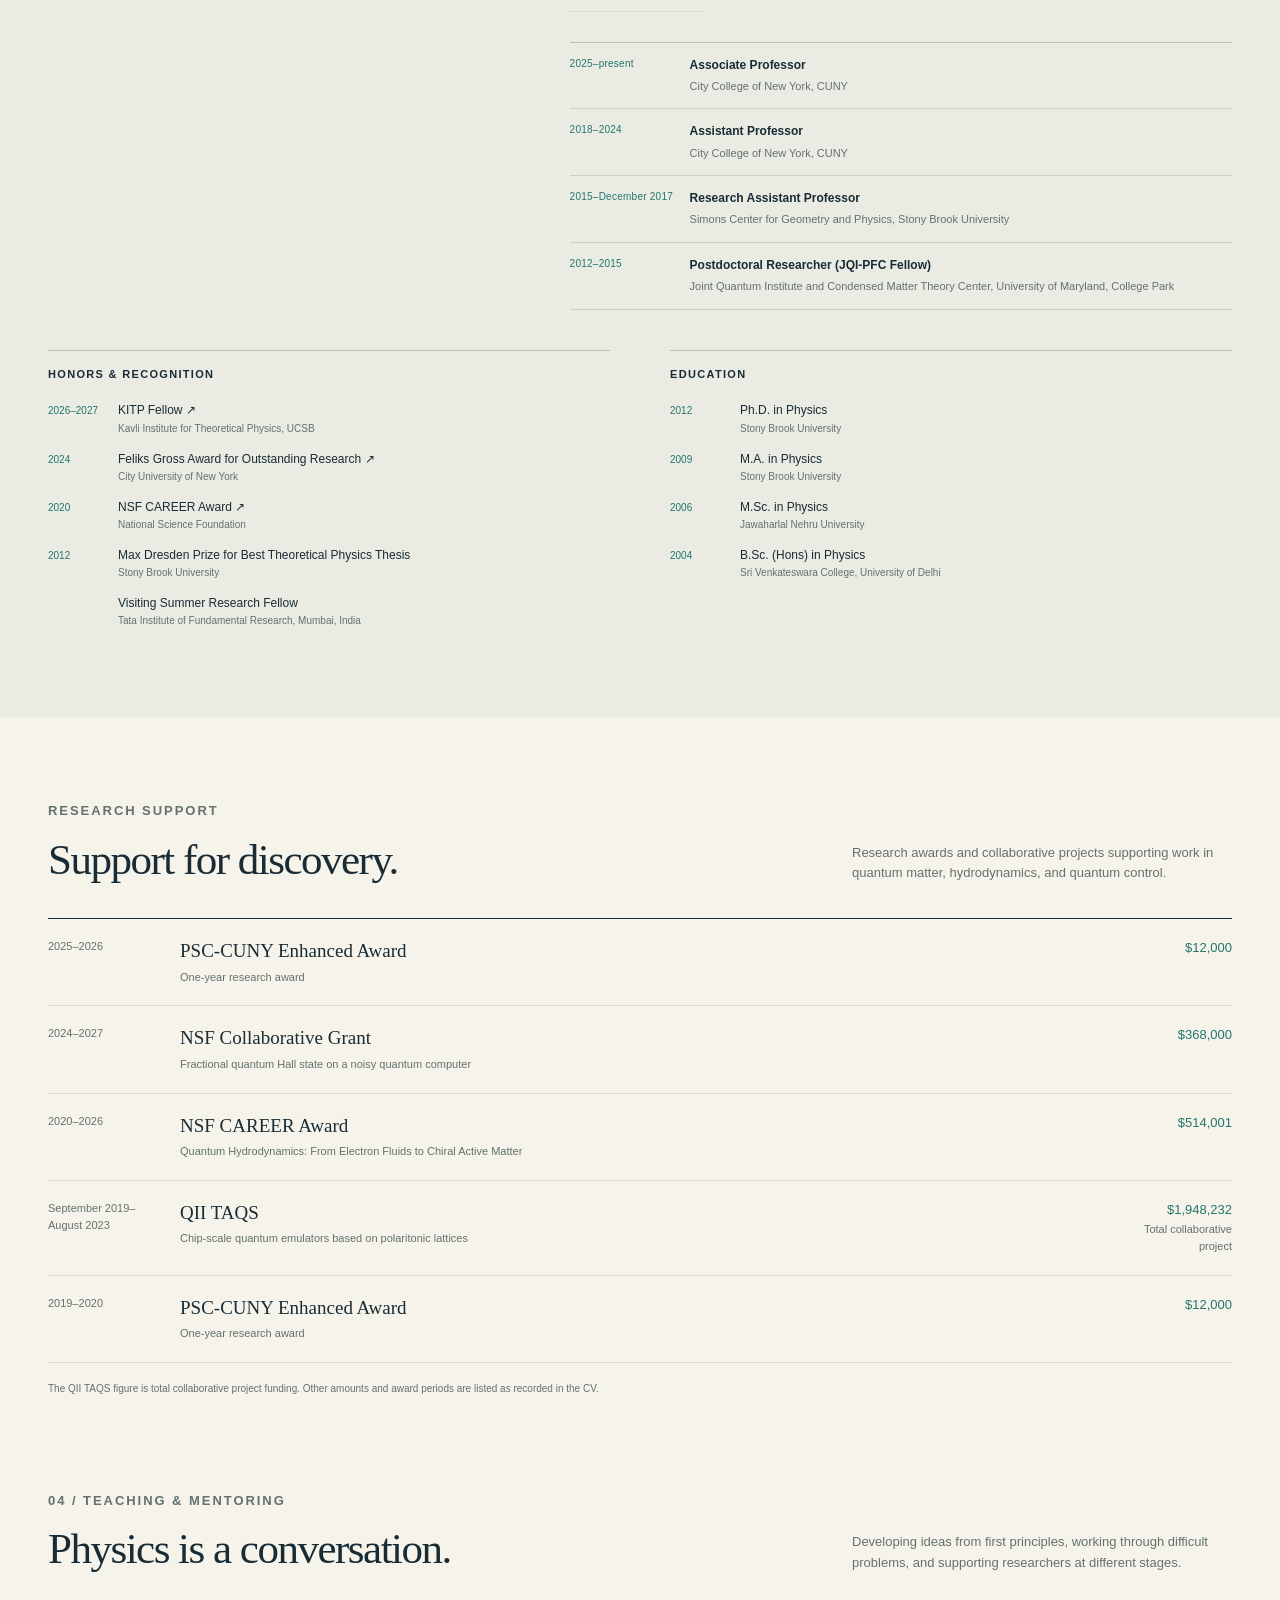
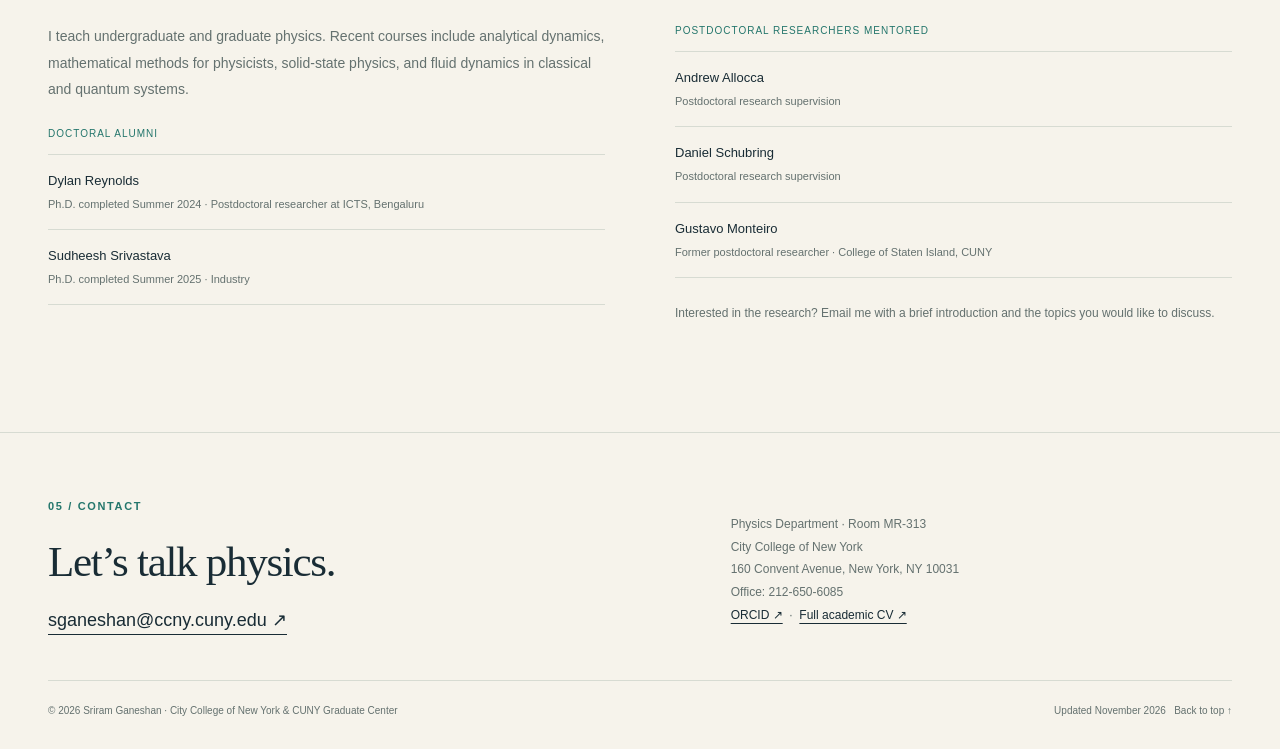
==== commit 60ec64f6: "Add 2012 to the Max Dresden Prize entry" ====
--- a/index.html
+++ b/index.html
@@ -199,7 +199,7 @@
       <span class="pub-number" aria-hidden="true">52</span><div><a class="pub-title" href="https://doi.org/10.1039/C0CP00994F" target="_blank" rel="noopener">The role of hydrogen bonding in water–metal interactions ↗</a>
       <p class="pub-authors">Adrien Poissier, <strong>Sriram Ganeshan</strong>, M. V. Fernández-Serra</p><p class="pub-citation"><i>Physical Chemistry Chemical Physics</i>, <b>13</b>, 3375–3384, (2011)</p></div></li></ol><p class="pub-empty" id="publication-empty" hidden>No publications match this search. Try another term, year, or category.</p><noscript><style>.publication[hidden]{display:grid}</style><p>All publications are shown. Enable JavaScript to use search and filters.</p></noscript><div class="pub-bottom"><span>Publication records updated November 2026</span><a href="https://orcid.org/0009-0000-1488-5370" target="_blank" rel="noopener">ORCID 0009-0000-1488-5370 ↗</a></div></div></section>
 
-<section class="about-section" id="about"><div class="wrap"><div class="about-grid"><div><p class="eyebrow">03 / About</p><div class="about-profile"><img class="portrait" src="sriram-ganeshan.jpg" width="112" height="148" loading="lazy" alt="Portrait of Sriram Ganeshan"><div class="profile-caption"><strong>Sriram Ganeshan</strong>Associate Professor of Physics<br>CCNY &amp; CUNY Graduate Center<br><br><a href="https://www.ccny.cuny.edu/profiles/sriram-ganeshan" target="_blank" rel="noopener">Faculty profile ↗</a></div></div></div><div class="about-copy"><p>I am an Associate Professor of Physics at the City College of New York and a faculty member in the Physics doctoral program at the CUNY Graduate Center. My group studies topological phases of matter, quantum chaos and control, localization and thermalization, and the hydrodynamics of quantum and active fluids.</p><p>Our research connects fractional quantum Hall systems with geophysical waves, explores fluids with broken parity, and investigates how measurement and feedback can control quantum dynamics.</p><p>I joined CCNY in 2018 after appointments at the Simons Center for Geometry and Physics at Stony Brook University and at the Joint Quantum Institute and Condensed Matter Theory Center at the University of Maryland. I received my Ph.D. in Physics from Stony Brook in 2012.</p><a class="text-link" href="cv.html">View full academic CV ↗</a><div class="timeline" aria-label="Academic appointments"><div class="timeline-row"><span class="date">2025–present</span><div><strong>Associate Professor</strong><small>City College of New York, CUNY</small></div></div><div class="timeline-row"><span class="date">2018–2024</span><div><strong>Assistant Professor</strong><small>City College of New York, CUNY</small></div></div><div class="timeline-row"><span class="date">2015–December 2017</span><div><strong>Research Assistant Professor</strong><small>Simons Center for Geometry and Physics, Stony Brook University</small></div></div><div class="timeline-row"><span class="date">2012–2015</span><div><strong>Postdoctoral Researcher (JQI-PFC Fellow)</strong><small>Joint Quantum Institute and Condensed Matter Theory Center, University of Maryland, College Park</small></div></div></div></div></div><div class="about-details"><div><h3 class="detail-heading">Honors &amp; recognition</h3><ul class="honor-list"><li><span>2026–2027</span><a href="https://www.kitp.ucsb.edu/about-us/people/kitp-fellows-directory" target="_blank" rel="noopener">KITP Fellow ↗</a><small style="display:block;padding-left:70px;color:var(--muted)">Kavli Institute for Theoretical Physics, UCSB</small></li><li><span>2024</span><a href="https://www.gc.cuny.edu/events/feliks-gross-henry-wasser-awardee-lectures-1" target="_blank" rel="noopener">Feliks Gross Award for Outstanding Research ↗</a><small style="display:block;padding-left:70px;color:var(--muted)">City University of New York</small></li><li><span>2020</span><a href="https://www.ccny.cuny.edu/news/ccnys-sriram-ganeshan-wins-nsf-career-award-quantum-hydrodynamics-research" target="_blank" rel="noopener">NSF CAREER Award ↗</a><small style="display:block;padding-left:70px;color:var(--muted)">National Science Foundation</small></li><li><span></span>Max Dresden Prize for Best Theoretical Physics Thesis<small style="display:block;padding-left:70px;color:var(--muted)">Stony Brook University</small></li><li><span></span>Visiting Summer Research Fellow<small style="display:block;padding-left:70px;color:var(--muted)">Tata Institute of Fundamental Research, Mumbai, India</small></li></ul></div><div><h3 class="detail-heading">Education</h3><ul class="education-list"><li><span>2012</span>Ph.D. in Physics<small>Stony Brook University</small></li><li><span>2009</span>M.A. in Physics<small>Stony Brook University</small></li><li><span>2006</span>M.Sc. in Physics<small>Jawaharlal Nehru University</small></li><li><span>2004</span>B.Sc. (Hons) in Physics<small>Sri Venkateswara College, University of Delhi</small></li></ul></div></div></div></section>
+<section class="about-section" id="about"><div class="wrap"><div class="about-grid"><div><p class="eyebrow">03 / About</p><div class="about-profile"><img class="portrait" src="sriram-ganeshan.jpg" width="112" height="148" loading="lazy" alt="Portrait of Sriram Ganeshan"><div class="profile-caption"><strong>Sriram Ganeshan</strong>Associate Professor of Physics<br>CCNY &amp; CUNY Graduate Center<br><br><a href="https://www.ccny.cuny.edu/profiles/sriram-ganeshan" target="_blank" rel="noopener">Faculty profile ↗</a></div></div></div><div class="about-copy"><p>I am an Associate Professor of Physics at the City College of New York and a faculty member in the Physics doctoral program at the CUNY Graduate Center. My group studies topological phases of matter, quantum chaos and control, localization and thermalization, and the hydrodynamics of quantum and active fluids.</p><p>Our research connects fractional quantum Hall systems with geophysical waves, explores fluids with broken parity, and investigates how measurement and feedback can control quantum dynamics.</p><p>I joined CCNY in 2018 after appointments at the Simons Center for Geometry and Physics at Stony Brook University and at the Joint Quantum Institute and Condensed Matter Theory Center at the University of Maryland. I received my Ph.D. in Physics from Stony Brook in 2012.</p><a class="text-link" href="cv.html">View full academic CV ↗</a><div class="timeline" aria-label="Academic appointments"><div class="timeline-row"><span class="date">2025–present</span><div><strong>Associate Professor</strong><small>City College of New York, CUNY</small></div></div><div class="timeline-row"><span class="date">2018–2024</span><div><strong>Assistant Professor</strong><small>City College of New York, CUNY</small></div></div><div class="timeline-row"><span class="date">2015–December 2017</span><div><strong>Research Assistant Professor</strong><small>Simons Center for Geometry and Physics, Stony Brook University</small></div></div><div class="timeline-row"><span class="date">2012–2015</span><div><strong>Postdoctoral Researcher (JQI-PFC Fellow)</strong><small>Joint Quantum Institute and Condensed Matter Theory Center, University of Maryland, College Park</small></div></div></div></div></div><div class="about-details"><div><h3 class="detail-heading">Honors &amp; recognition</h3><ul class="honor-list"><li><span>2026–2027</span><a href="https://www.kitp.ucsb.edu/about-us/people/kitp-fellows-directory" target="_blank" rel="noopener">KITP Fellow ↗</a><small style="display:block;padding-left:70px;color:var(--muted)">Kavli Institute for Theoretical Physics, UCSB</small></li><li><span>2024</span><a href="https://www.gc.cuny.edu/events/feliks-gross-henry-wasser-awardee-lectures-1" target="_blank" rel="noopener">Feliks Gross Award for Outstanding Research ↗</a><small style="display:block;padding-left:70px;color:var(--muted)">City University of New York</small></li><li><span>2020</span><a href="https://www.ccny.cuny.edu/news/ccnys-sriram-ganeshan-wins-nsf-career-award-quantum-hydrodynamics-research" target="_blank" rel="noopener">NSF CAREER Award ↗</a><small style="display:block;padding-left:70px;color:var(--muted)">National Science Foundation</small></li><li><span>2012</span>Max Dresden Prize for Best Theoretical Physics Thesis<small style="display:block;padding-left:70px;color:var(--muted)">Stony Brook University</small></li><li><span></span>Visiting Summer Research Fellow<small style="display:block;padding-left:70px;color:var(--muted)">Tata Institute of Fundamental Research, Mumbai, India</small></li></ul></div><div><h3 class="detail-heading">Education</h3><ul class="education-list"><li><span>2012</span>Ph.D. in Physics<small>Stony Brook University</small></li><li><span>2009</span>M.A. in Physics<small>Stony Brook University</small></li><li><span>2006</span>M.Sc. in Physics<small>Jawaharlal Nehru University</small></li><li><span>2004</span>B.Sc. (Hons) in Physics<small>Sri Venkateswara College, University of Delhi</small></li></ul></div></div></div></section>
 
 <section class="section" id="funding"><div class="wrap"><div class="section-heading"><div><p class="eyebrow">Research support</p><h2>Support for discovery.</h2></div><p>Research awards and collaborative projects supporting work in quantum matter, hydrodynamics, and quantum control.</p></div><div class="funding-list"><div class="funding-row"><span class="date">2025–2026</span><div><h3>PSC-CUNY Enhanced Award</h3><p>One-year research award</p></div><div class="funding-amount">$12,000<p></p></div></div><div class="funding-row"><span class="date">2024–2027</span><div><h3>NSF Collaborative Grant</h3><p>Fractional quantum Hall state on a noisy quantum computer</p></div><div class="funding-amount">$368,000<p></p></div></div><div class="funding-row"><span class="date">2020–2026</span><div><h3>NSF CAREER Award</h3><p>Quantum Hydrodynamics: From Electron Fluids to Chiral Active Matter</p></div><div class="funding-amount">$514,001<p></p></div></div><div class="funding-row"><span class="date">September 2019–August 2023</span><div><h3>QII TAQS</h3><p>Chip-scale quantum emulators based on polaritonic lattices</p></div><div class="funding-amount">$1,948,232<p>Total collaborative project</p></div></div><div class="funding-row"><span class="date">2019–2020</span><div><h3>PSC-CUNY Enhanced Award</h3><p>One-year research award</p></div><div class="funding-amount">$12,000<p></p></div></div></div><p class="funding-note">The QII TAQS figure is total collaborative project funding. Other amounts and award periods are listed as recorded in the CV.</p></div></section>
 
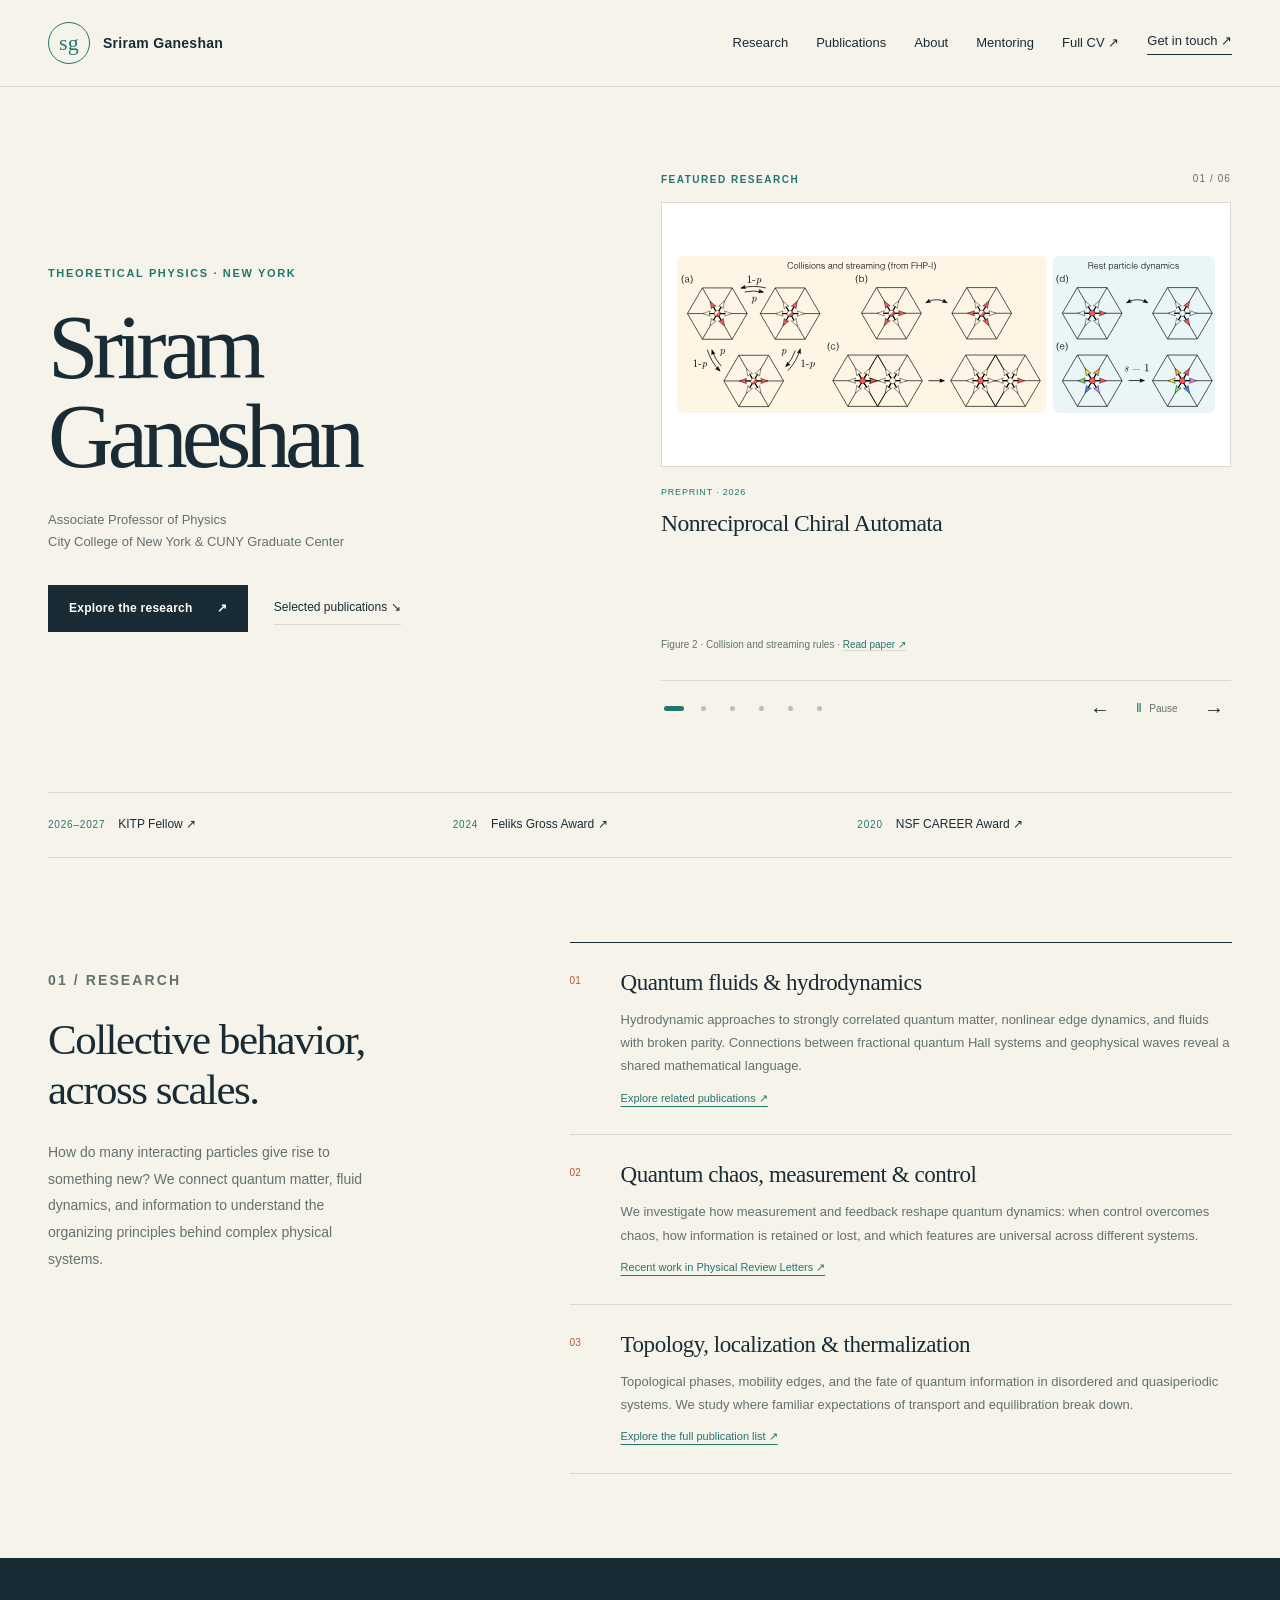
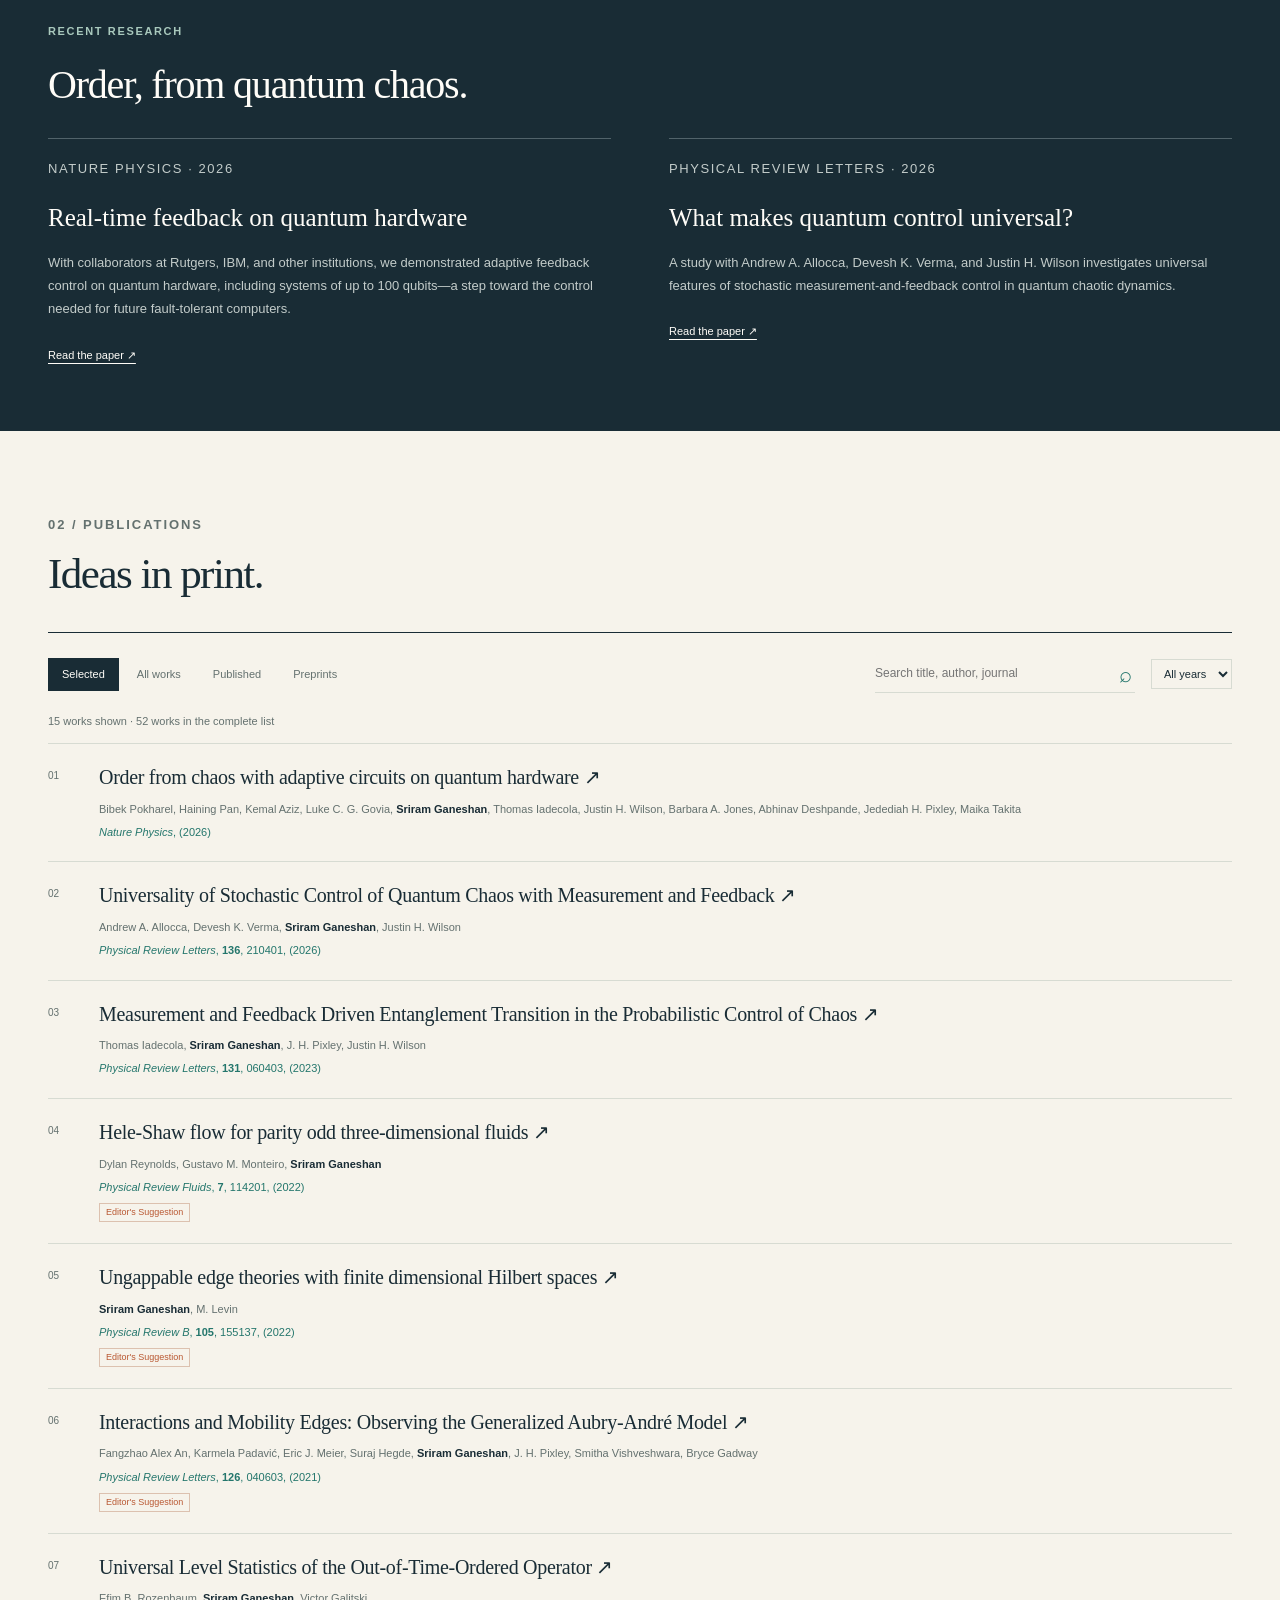
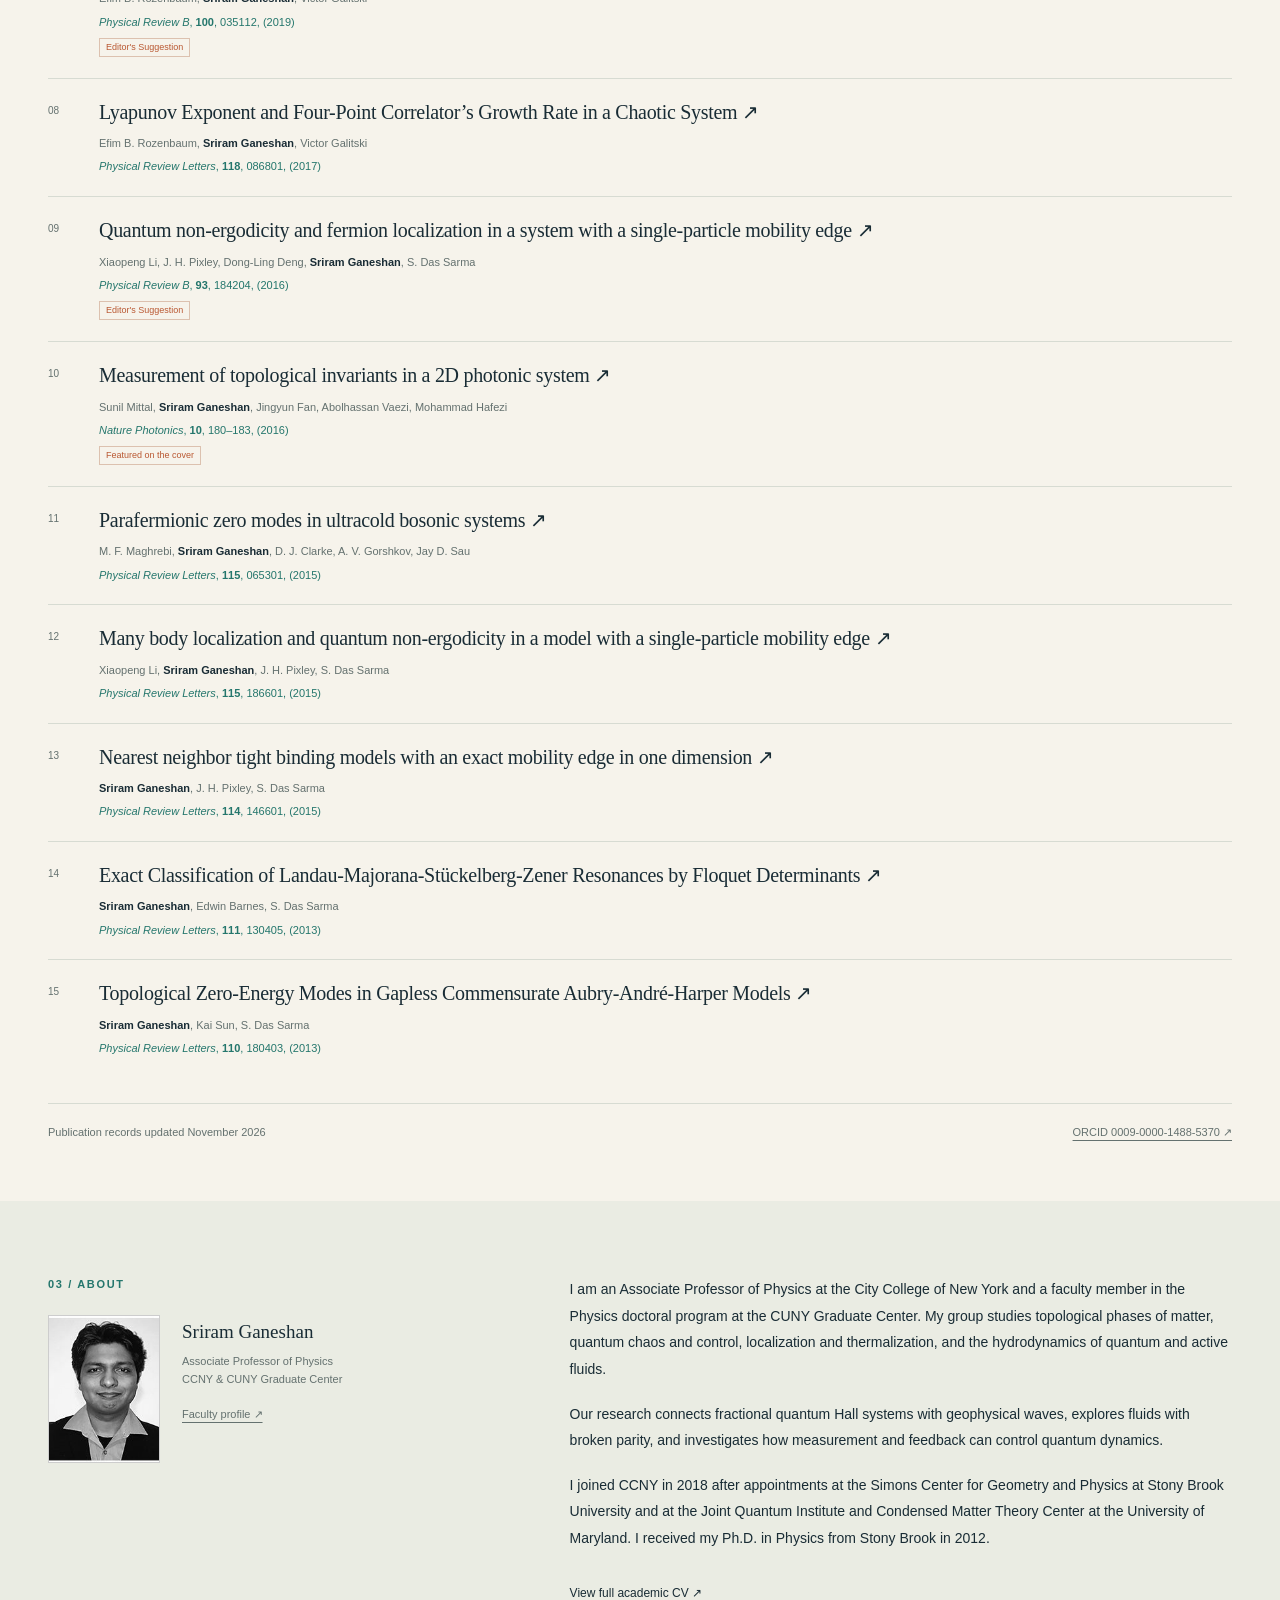
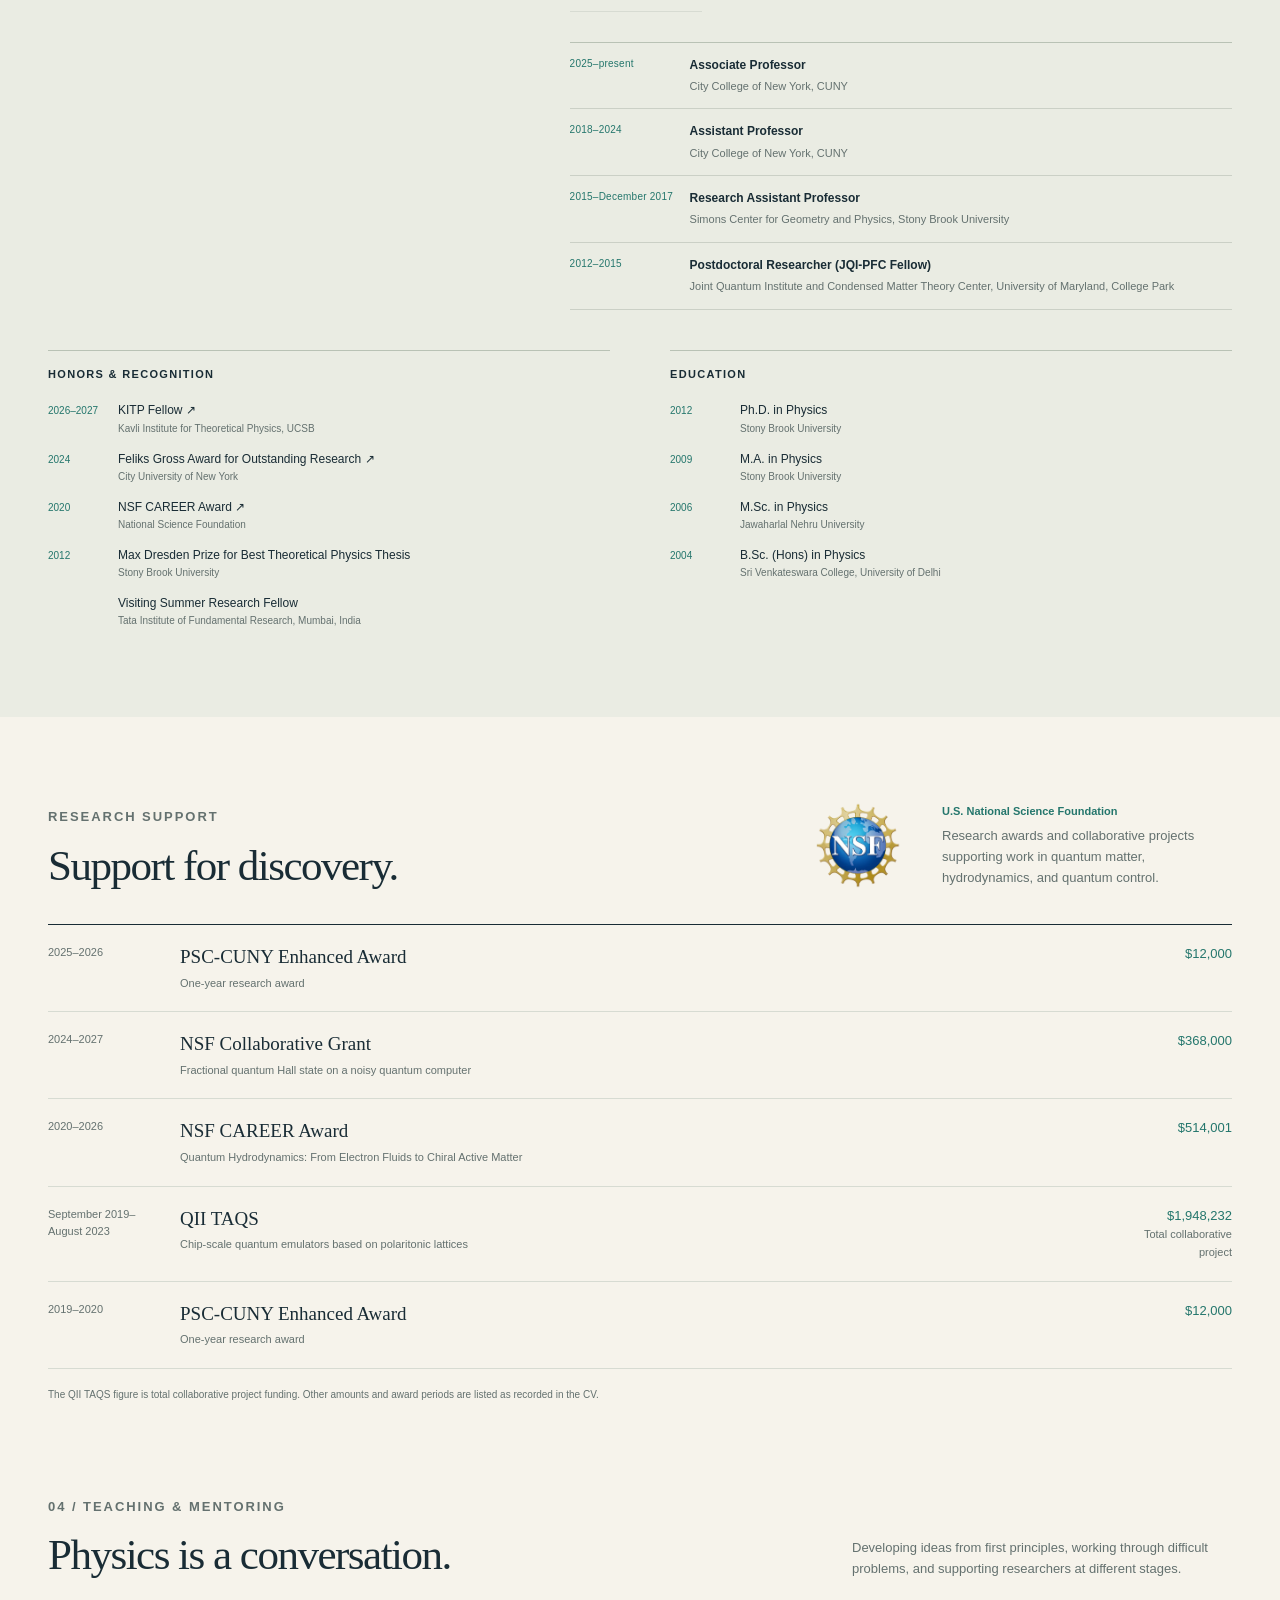
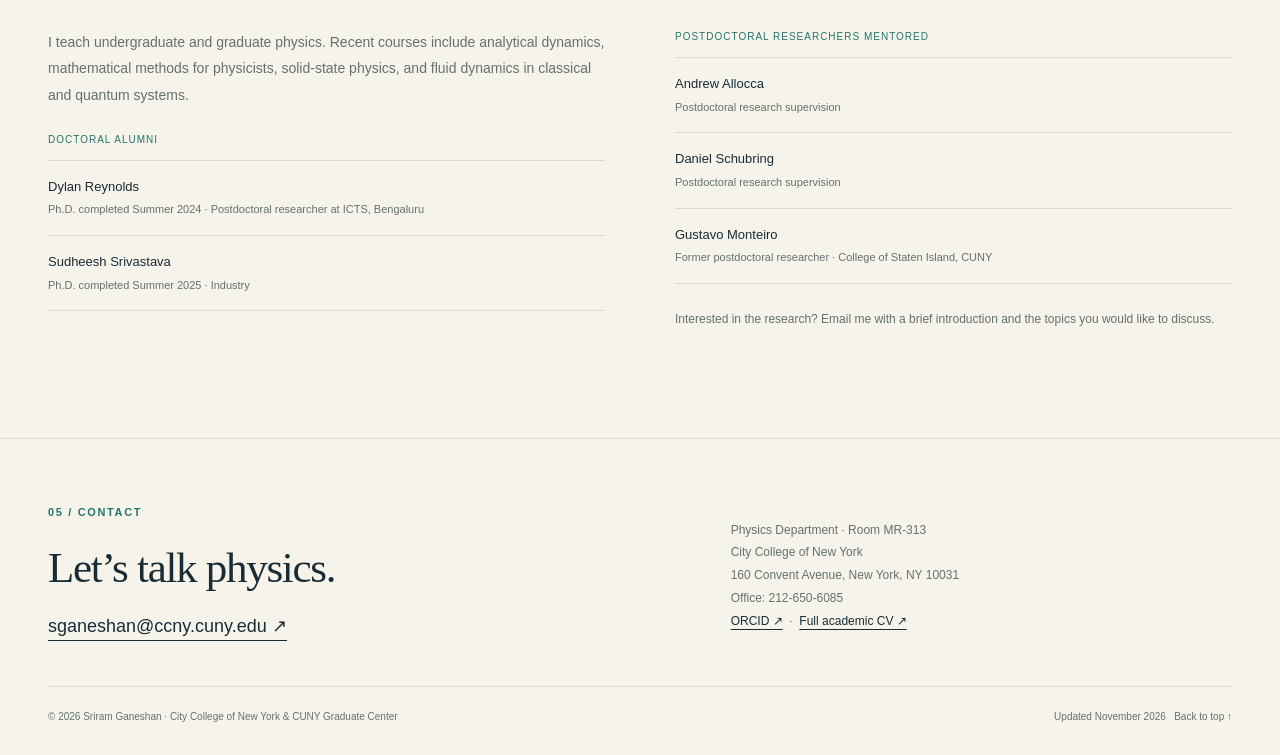
==== commit 461e8e8a: "Add official NSF funding logo and remove publications introduction" ====
--- a/index.html
+++ b/index.html
@@ -41,7 +41,7 @@
 
 <section class="recent-section"><div class="wrap"><p class="eyebrow">Recent research</p><h2>Order, from quantum chaos.</h2><div class="recent-grid"><article class="recent-paper"><p class="recent-venue">Nature Physics · 2026</p><h3>Real-time feedback on quantum hardware</h3><p>With collaborators at Rutgers, IBM, and other institutions, we demonstrated adaptive feedback control on quantum hardware, including systems of up to 100 qubits—a step toward the control needed for future fault-tolerant computers.</p><a href="https://doi.org/10.1038/s41567-026-03470-6" target="_blank" rel="noopener">Read the paper ↗</a></article><article class="recent-paper"><p class="recent-venue">Physical Review Letters · 2026</p><h3>What makes quantum control universal?</h3><p>A study with Andrew A. Allocca, Devesh K. Verma, and Justin H. Wilson investigates universal features of stochastic measurement-and-feedback control in quantum chaotic dynamics.</p><a href="https://doi.org/10.1103/xgfv-p42g" target="_blank" rel="noopener">Read the paper ↗</a></article></div></div></section>
 
-<section class="section publications" id="publications"><div class="wrap"><div class="section-heading"><div><p class="eyebrow">02 / Publications</p><h2>Ideas in print.</h2></div><p>Selected papers from Nature-family journals, Physical Review Letters, and Editor’s Suggestions. Search the complete list, including clearly marked preprints.</p></div><div class="pub-toolbar"><div class="filter-tabs" aria-label="Publication category"><button class="filter-tab active" data-filter="selected" aria-pressed="true">Selected</button><button class="filter-tab" data-filter="all" aria-pressed="false">All works</button><button class="filter-tab" data-filter="published" aria-pressed="false">Published</button><button class="filter-tab" data-filter="preprint" aria-pressed="false">Preprints</button></div><div class="pub-search"><label class="sr-only" for="publication-search">Search publications by title, author, or journal</label><input id="publication-search" type="search" placeholder="Search title, author, journal" autocomplete="off"></div><label class="sr-only" for="publication-year">Publication year</label><select class="pub-year" id="publication-year"><option value="all">All years</option><option value="2026">2026</option><option value="2025">2025</option><option value="2024">2024</option><option value="2023">2023</option><option value="2022">2022</option><option value="2021">2021</option><option value="2020">2020</option><option value="2019">2019</option><option value="2018">2018</option><option value="2017">2017</option><option value="2016">2016</option><option value="2015">2015</option><option value="2014">2014</option><option value="2013">2013</option><option value="2012">2012</option><option value="2011">2011</option></select></div><p class="pub-count" id="publication-count" role="status" aria-live="polite">15 selected works · 52 works in the complete list</p><ol class="publication-list"><li class="publication" id="pub-01" data-year="2026" data-type="published" data-selected="true">
+<section class="section publications" id="publications"><div class="wrap"><div class="section-heading"><div><p class="eyebrow">02 / Publications</p><h2>Ideas in print.</h2></div></div><div class="pub-toolbar"><div class="filter-tabs" aria-label="Publication category"><button class="filter-tab active" data-filter="selected" aria-pressed="true">Selected</button><button class="filter-tab" data-filter="all" aria-pressed="false">All works</button><button class="filter-tab" data-filter="published" aria-pressed="false">Published</button><button class="filter-tab" data-filter="preprint" aria-pressed="false">Preprints</button></div><div class="pub-search"><label class="sr-only" for="publication-search">Search publications by title, author, or journal</label><input id="publication-search" type="search" placeholder="Search title, author, journal" autocomplete="off"></div><label class="sr-only" for="publication-year">Publication year</label><select class="pub-year" id="publication-year"><option value="all">All years</option><option value="2026">2026</option><option value="2025">2025</option><option value="2024">2024</option><option value="2023">2023</option><option value="2022">2022</option><option value="2021">2021</option><option value="2020">2020</option><option value="2019">2019</option><option value="2018">2018</option><option value="2017">2017</option><option value="2016">2016</option><option value="2015">2015</option><option value="2014">2014</option><option value="2013">2013</option><option value="2012">2012</option><option value="2011">2011</option></select></div><p class="pub-count" id="publication-count" role="status" aria-live="polite">15 selected works · 52 works in the complete list</p><ol class="publication-list"><li class="publication" id="pub-01" data-year="2026" data-type="published" data-selected="true">
       <span class="pub-number" aria-hidden="true">01</span><div><a class="pub-title" href="https://doi.org/10.1038/s41567-026-03470-6" target="_blank" rel="noopener">Order from chaos with adaptive circuits on quantum hardware ↗</a>
       <p class="pub-authors">Bibek Pokharel, Haining Pan, Kemal Aziz, Luke C. G. Govia, <strong>Sriram Ganeshan</strong>, Thomas Iadecola, Justin H. Wilson, Barbara A. Jones, Abhinav Deshpande, Jedediah H. Pixley, Maika Takita</p><p class="pub-citation"><i>Nature Physics</i>, (2026)</p></div></li>
 <li class="publication" id="pub-02" data-year="2026" data-type="preprint" data-selected="false" hidden>
@@ -201,7 +201,7 @@
 
 <section class="about-section" id="about"><div class="wrap"><div class="about-grid"><div><p class="eyebrow">03 / About</p><div class="about-profile"><img class="portrait" src="sriram-ganeshan.jpg" width="112" height="148" loading="lazy" alt="Portrait of Sriram Ganeshan"><div class="profile-caption"><strong>Sriram Ganeshan</strong>Associate Professor of Physics<br>CCNY &amp; CUNY Graduate Center<br><br><a href="https://www.ccny.cuny.edu/profiles/sriram-ganeshan" target="_blank" rel="noopener">Faculty profile ↗</a></div></div></div><div class="about-copy"><p>I am an Associate Professor of Physics at the City College of New York and a faculty member in the Physics doctoral program at the CUNY Graduate Center. My group studies topological phases of matter, quantum chaos and control, localization and thermalization, and the hydrodynamics of quantum and active fluids.</p><p>Our research connects fractional quantum Hall systems with geophysical waves, explores fluids with broken parity, and investigates how measurement and feedback can control quantum dynamics.</p><p>I joined CCNY in 2018 after appointments at the Simons Center for Geometry and Physics at Stony Brook University and at the Joint Quantum Institute and Condensed Matter Theory Center at the University of Maryland. I received my Ph.D. in Physics from Stony Brook in 2012.</p><a class="text-link" href="cv.html">View full academic CV ↗</a><div class="timeline" aria-label="Academic appointments"><div class="timeline-row"><span class="date">2025–present</span><div><strong>Associate Professor</strong><small>City College of New York, CUNY</small></div></div><div class="timeline-row"><span class="date">2018–2024</span><div><strong>Assistant Professor</strong><small>City College of New York, CUNY</small></div></div><div class="timeline-row"><span class="date">2015–December 2017</span><div><strong>Research Assistant Professor</strong><small>Simons Center for Geometry and Physics, Stony Brook University</small></div></div><div class="timeline-row"><span class="date">2012–2015</span><div><strong>Postdoctoral Researcher (JQI-PFC Fellow)</strong><small>Joint Quantum Institute and Condensed Matter Theory Center, University of Maryland, College Park</small></div></div></div></div></div><div class="about-details"><div><h3 class="detail-heading">Honors &amp; recognition</h3><ul class="honor-list"><li><span>2026–2027</span><a href="https://www.kitp.ucsb.edu/about-us/people/kitp-fellows-directory" target="_blank" rel="noopener">KITP Fellow ↗</a><small style="display:block;padding-left:70px;color:var(--muted)">Kavli Institute for Theoretical Physics, UCSB</small></li><li><span>2024</span><a href="https://www.gc.cuny.edu/events/feliks-gross-henry-wasser-awardee-lectures-1" target="_blank" rel="noopener">Feliks Gross Award for Outstanding Research ↗</a><small style="display:block;padding-left:70px;color:var(--muted)">City University of New York</small></li><li><span>2020</span><a href="https://www.ccny.cuny.edu/news/ccnys-sriram-ganeshan-wins-nsf-career-award-quantum-hydrodynamics-research" target="_blank" rel="noopener">NSF CAREER Award ↗</a><small style="display:block;padding-left:70px;color:var(--muted)">National Science Foundation</small></li><li><span>2012</span>Max Dresden Prize for Best Theoretical Physics Thesis<small style="display:block;padding-left:70px;color:var(--muted)">Stony Brook University</small></li><li><span></span>Visiting Summer Research Fellow<small style="display:block;padding-left:70px;color:var(--muted)">Tata Institute of Fundamental Research, Mumbai, India</small></li></ul></div><div><h3 class="detail-heading">Education</h3><ul class="education-list"><li><span>2012</span>Ph.D. in Physics<small>Stony Brook University</small></li><li><span>2009</span>M.A. in Physics<small>Stony Brook University</small></li><li><span>2006</span>M.Sc. in Physics<small>Jawaharlal Nehru University</small></li><li><span>2004</span>B.Sc. (Hons) in Physics<small>Sri Venkateswara College, University of Delhi</small></li></ul></div></div></div></section>
 
-<section class="section" id="funding"><div class="wrap"><div class="section-heading"><div><p class="eyebrow">Research support</p><h2>Support for discovery.</h2></div><p>Research awards and collaborative projects supporting work in quantum matter, hydrodynamics, and quantum control.</p></div><div class="funding-list"><div class="funding-row"><span class="date">2025–2026</span><div><h3>PSC-CUNY Enhanced Award</h3><p>One-year research award</p></div><div class="funding-amount">$12,000<p></p></div></div><div class="funding-row"><span class="date">2024–2027</span><div><h3>NSF Collaborative Grant</h3><p>Fractional quantum Hall state on a noisy quantum computer</p></div><div class="funding-amount">$368,000<p></p></div></div><div class="funding-row"><span class="date">2020–2026</span><div><h3>NSF CAREER Award</h3><p>Quantum Hydrodynamics: From Electron Fluids to Chiral Active Matter</p></div><div class="funding-amount">$514,001<p></p></div></div><div class="funding-row"><span class="date">September 2019–August 2023</span><div><h3>QII TAQS</h3><p>Chip-scale quantum emulators based on polaritonic lattices</p></div><div class="funding-amount">$1,948,232<p>Total collaborative project</p></div></div><div class="funding-row"><span class="date">2019–2020</span><div><h3>PSC-CUNY Enhanced Award</h3><p>One-year research award</p></div><div class="funding-amount">$12,000<p></p></div></div></div><p class="funding-note">The QII TAQS figure is total collaborative project funding. Other amounts and award periods are listed as recorded in the CV.</p></div></section>
+<section class="section" id="funding"><div class="wrap"><div class="section-heading"><div><p class="eyebrow">Research support</p><h2>Support for discovery.</h2></div><div class="funding-intro"><a class="funding-logo" href="https://www.nsf.gov/" target="_blank" rel="noopener" aria-label="U.S. National Science Foundation"><img src="nsf-logo.webp" width="595" height="400" loading="lazy" alt="Official NSF logo"></a><div><span class="funding-agency">U.S. National Science Foundation</span><p>Research awards and collaborative projects supporting work in quantum matter, hydrodynamics, and quantum control.</p></div></div></div><div class="funding-list"><div class="funding-row"><span class="date">2025–2026</span><div><h3>PSC-CUNY Enhanced Award</h3><p>One-year research award</p></div><div class="funding-amount">$12,000<p></p></div></div><div class="funding-row"><span class="date">2024–2027</span><div><h3>NSF Collaborative Grant</h3><p>Fractional quantum Hall state on a noisy quantum computer</p></div><div class="funding-amount">$368,000<p></p></div></div><div class="funding-row"><span class="date">2020–2026</span><div><h3>NSF CAREER Award</h3><p>Quantum Hydrodynamics: From Electron Fluids to Chiral Active Matter</p></div><div class="funding-amount">$514,001<p></p></div></div><div class="funding-row"><span class="date">September 2019–August 2023</span><div><h3>QII TAQS</h3><p>Chip-scale quantum emulators based on polaritonic lattices</p></div><div class="funding-amount">$1,948,232<p>Total collaborative project</p></div></div><div class="funding-row"><span class="date">2019–2020</span><div><h3>PSC-CUNY Enhanced Award</h3><p>One-year research award</p></div><div class="funding-amount">$12,000<p></p></div></div></div><p class="funding-note">The QII TAQS figure is total collaborative project funding. Other amounts and award periods are listed as recorded in the CV.</p></div></section>
 
 <section class="section" id="mentoring" style="padding-top:0"><div class="wrap"><div class="section-heading"><div><p class="eyebrow">04 / Teaching &amp; mentoring</p><h2>Physics is a conversation.</h2></div><p>Developing ideas from first principles, working through difficult problems, and supporting researchers at different stages.</p></div><div class="mentoring-grid"><div><p class="mentoring-description">I teach undergraduate and graduate physics. Recent courses include analytical dynamics, mathematical methods for physicists, solid-state physics, and fluid dynamics in classical and quantum systems.</p><p class="mentoring-label">Doctoral alumni</p><div class="people-list"><div class="person"><strong>Dylan Reynolds</strong><small>Ph.D. completed Summer 2024 · Postdoctoral researcher at ICTS, Bengaluru</small></div><div class="person"><strong>Sudheesh Srivastava</strong><small>Ph.D. completed Summer 2025 · Industry</small></div></div></div><div><p class="mentoring-label">Postdoctoral researchers mentored</p><div class="people-list"><div class="person"><strong>Andrew Allocca</strong><small>Postdoctoral research supervision</small></div><div class="person"><strong>Daniel Schubring</strong><small>Postdoctoral research supervision</small></div><div class="person"><strong>Gustavo Monteiro</strong><small>Former postdoctoral researcher · College of Staten Island, CUNY</small></div></div><p class="mentoring-description" style="font-size:12px;margin-top:24px">Interested in the research? Email me with a brief introduction and the topics you would like to discuss.</p></div></div></div></section>
 
--- a/styles.css
+++ b/styles.css
@@ -36,3 +36,11 @@
 @media(max-width:420px){.paper-figure-link{height:225px;padding:10px}.paper-slide-title{font-size:20px;min-height:6.1em}.paper-dot{width:23px}.paper-carousel-controls{gap:6px}}
 
 .about-grid>div:first-child>.eyebrow+.about-profile{margin-top:0}
+
+/* Official funding-agency identity, with its original aspect ratio and whitespace. */
+.funding-intro{display:flex;align-items:center;gap:18px;max-width:440px}
+.funding-logo{display:block;flex:0 0 132px;line-height:0}
+.funding-logo img{display:block;width:132px;height:auto}
+.funding-agency{display:block;font:600 11px/1.5 var(--sans);color:var(--teal);margin-bottom:7px}
+.funding-intro p{max-width:290px;margin:0}
+@media(max-width:760px){.funding-intro{margin-top:20px;max-width:100%;gap:14px}.funding-logo{flex-basis:112px}.funding-logo img{width:112px}.funding-agency{font-size:10px}.funding-intro p{margin-top:0;font-size:12px}}
